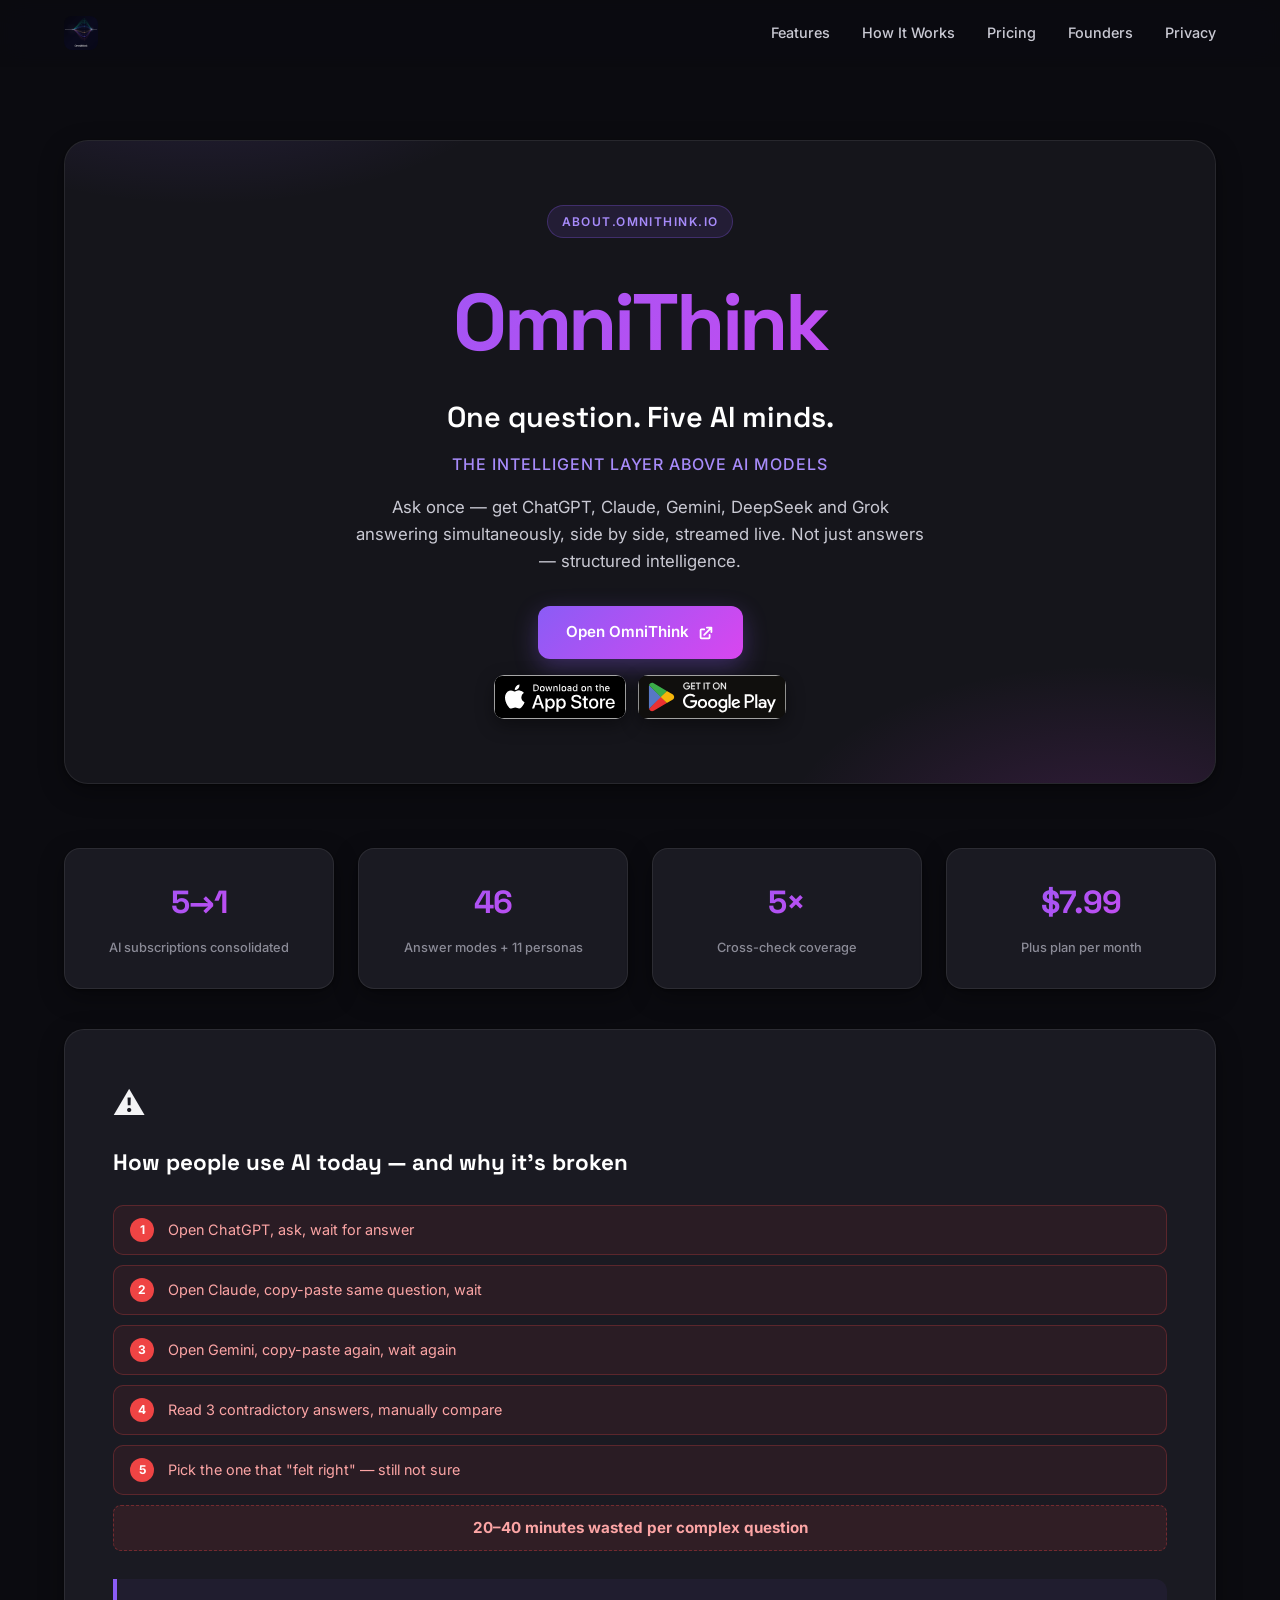
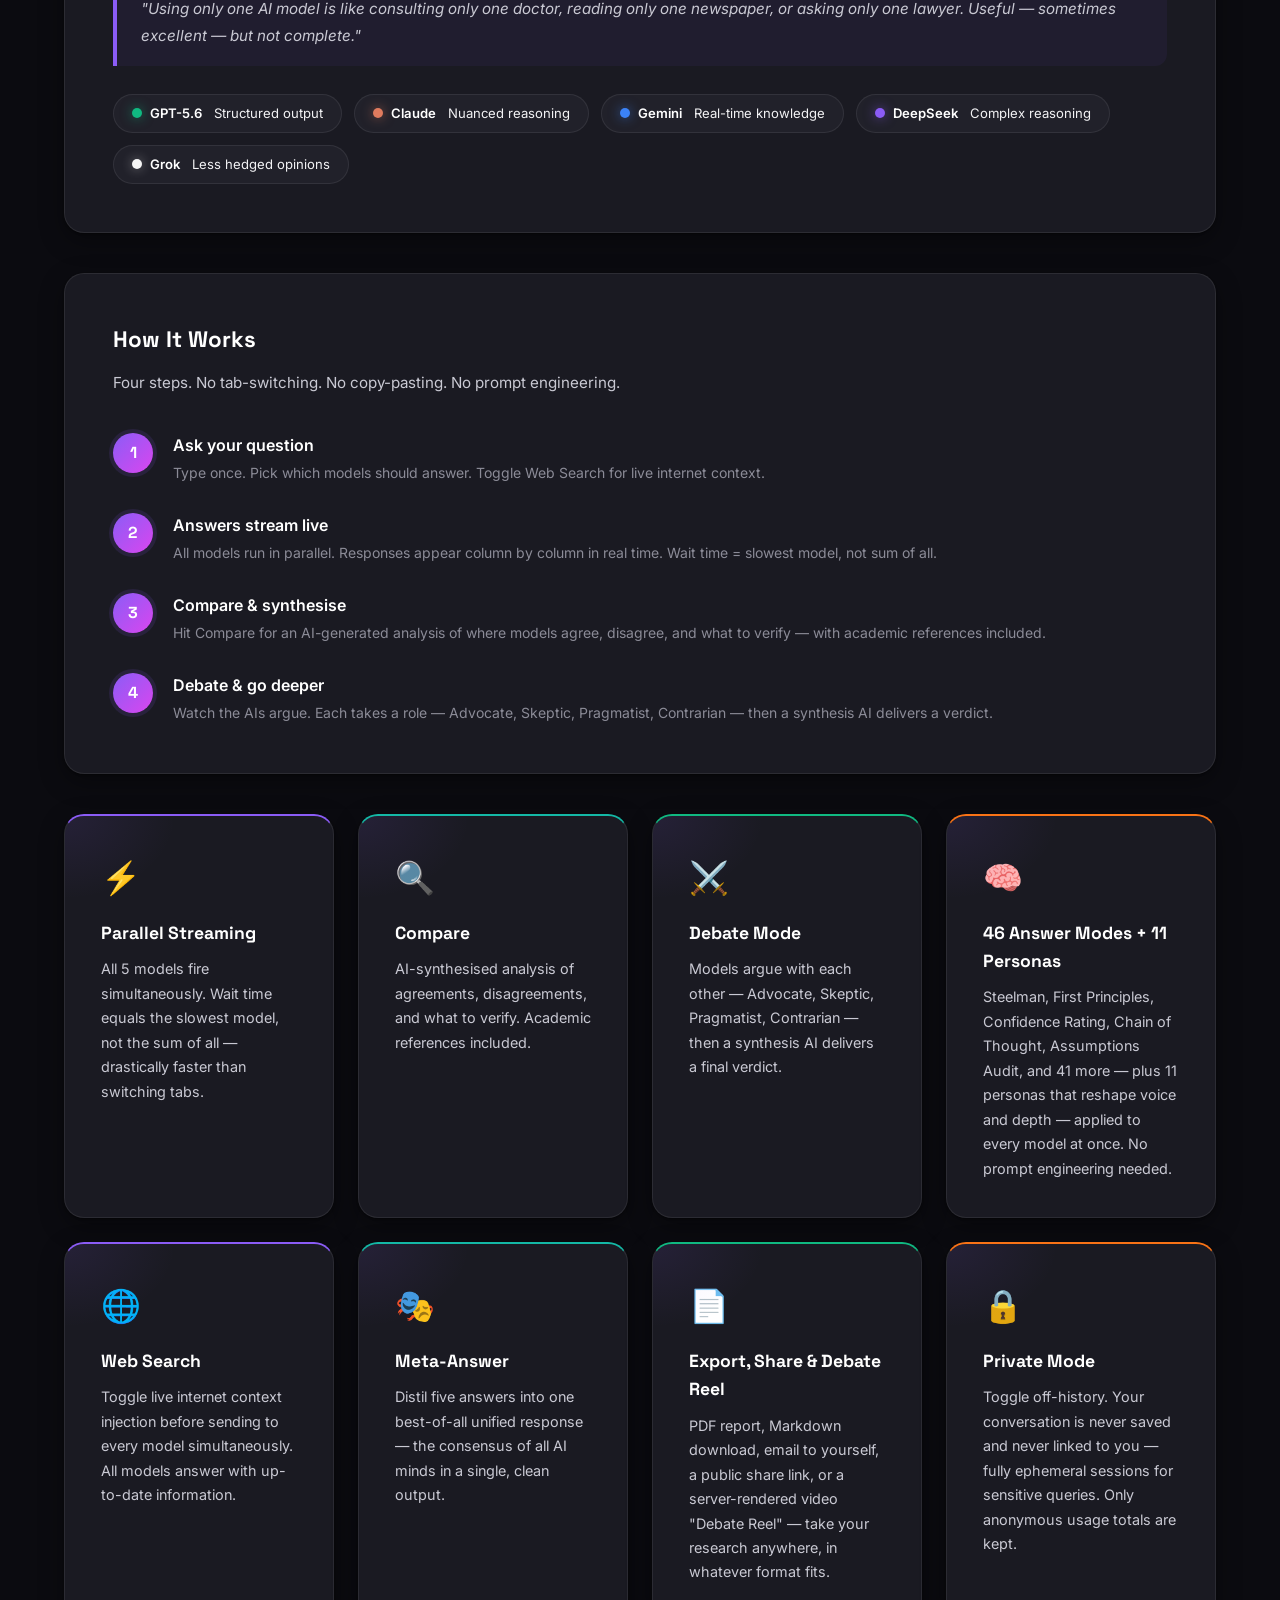
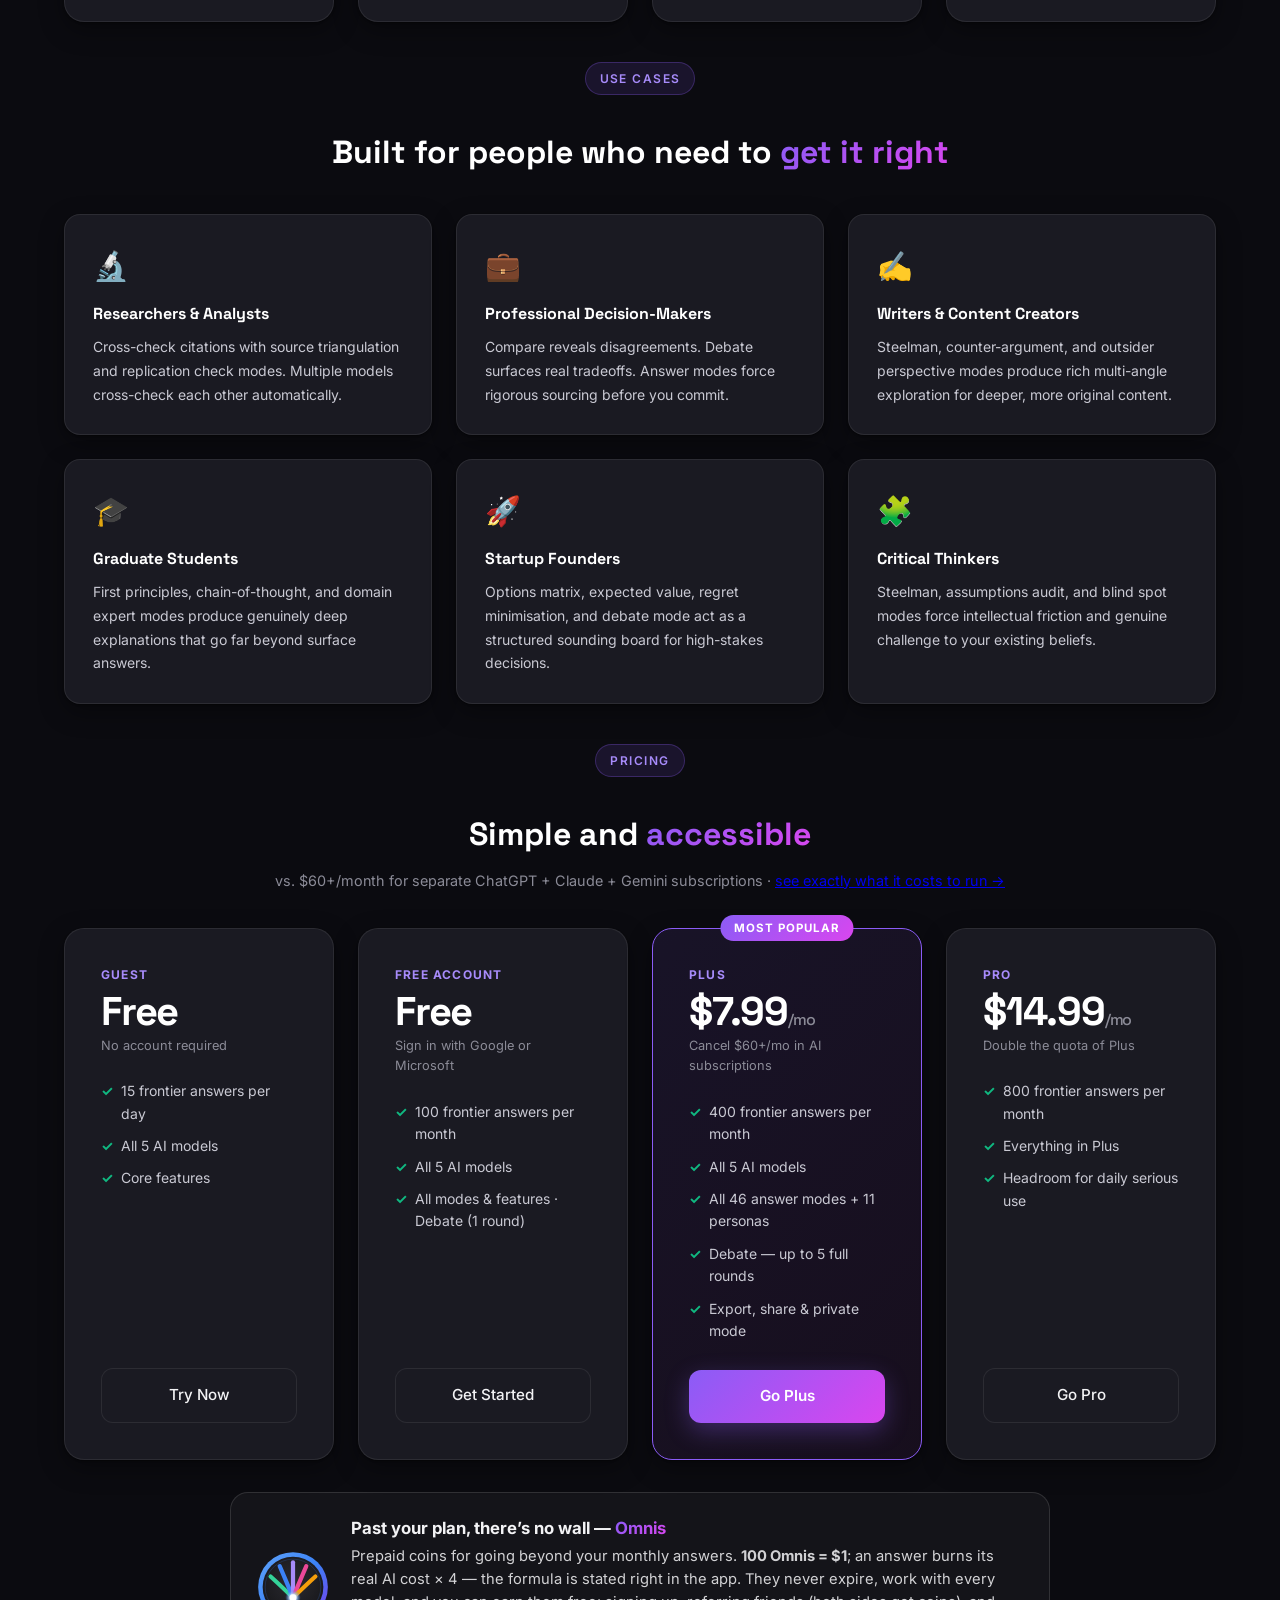
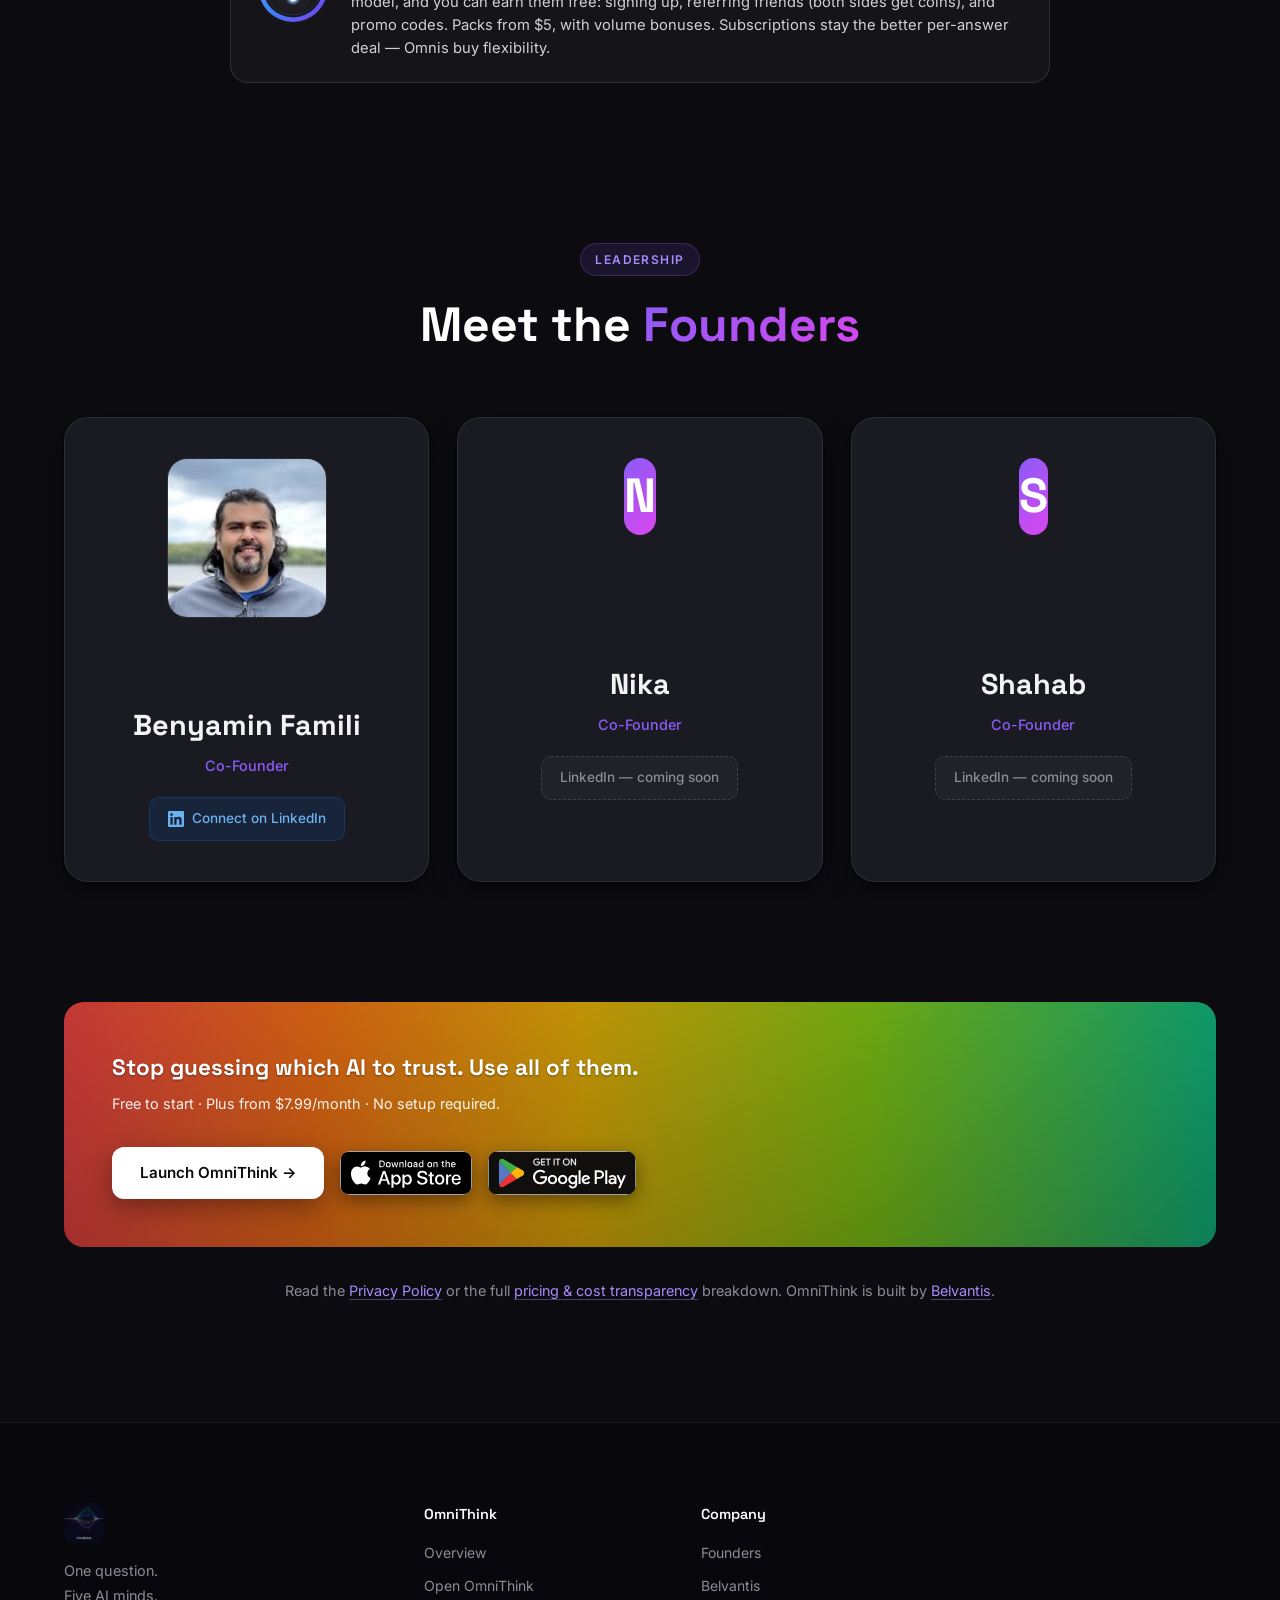
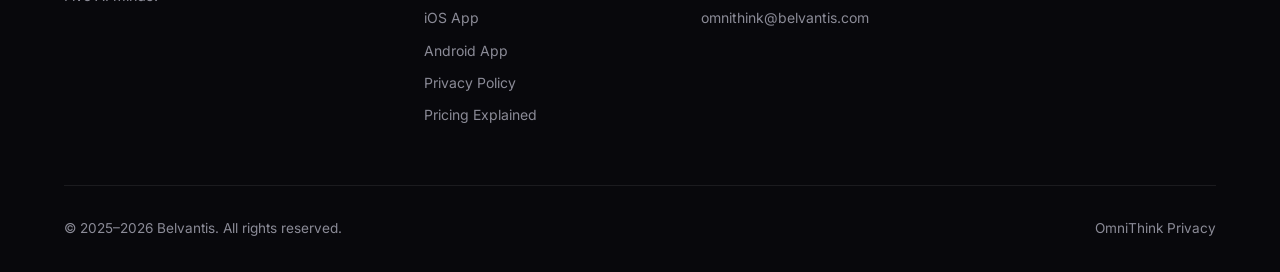
==== index.html @ 39c687c3 "Initial OmniThink about site, split out of belvantis/omnithink/ Co-Authored-By: Claude Sonnet 5 <nor" ====
<!DOCTYPE html>
<html lang="en">
<head>
  <!-- Google tag (gtag.js) -->
  <script async src="https://www.googletagmanager.com/gtag/js?id=AW-18338473982"></script>
  <script>
    window.dataLayer = window.dataLayer || [];
    function gtag(){dataLayer.push(arguments);}
    gtag('js', new Date());
    gtag('config', 'AW-18338473982');
  </script>
  <meta charset="UTF-8" />
  <meta name="viewport" content="width=device-width, initial-scale=1.0" />
  <title>OmniThink — One question. Five AI minds.</title>
  <meta name="description" content="OmniThink is the intelligent layer above AI models. Ask once — get ChatGPT, Claude, Gemini, DeepSeek and Grok answering side by side, streamed live, with Compare, Meta-Answer, Debate and 46 Answer Modes." />
  <link rel="icon" type="image/png" href="favicon-32.png" />
  <link rel="apple-touch-icon" href="apple-touch-icon.png" />
  <link rel="canonical" href="https://about.omnithink.io/" />
  <meta name="theme-color" content="#08080c" />

  <!-- Open Graph / social -->
  <meta property="og:type" content="website" />
  <meta property="og:site_name" content="OmniThink" />
  <meta property="og:url" content="https://about.omnithink.io/" />
  <meta property="og:title" content="OmniThink — One question. Five AI minds." />
  <meta property="og:description" content="Ask once — ChatGPT, Claude, Gemini, DeepSeek and Grok answer side by side, streamed live, with Compare, Debate and 46 Answer Modes. Free to start · Plus $7.99/mo · Pro $14.99/mo." />
  <meta property="og:image" content="https://about.omnithink.io/omnithink-logo.png" />
  <meta name="twitter:card" content="summary" />
  <meta name="twitter:title" content="OmniThink — One question. Five AI minds." />
  <meta name="twitter:description" content="ChatGPT, Claude, Gemini, DeepSeek and Grok answering side by side. Free to start · Plus $7.99/mo · Pro $14.99/mo." />
  <meta name="twitter:image" content="https://about.omnithink.io/omnithink-logo.png" />

  <!-- Structured data -->
  <script type="application/ld+json">
  {
    "@context": "https://schema.org",
    "@type": "SoftwareApplication",
    "name": "OmniThink",
    "url": "https://omnithink.io",
    "applicationCategory": "ProductivityApplication",
    "operatingSystem": "Web, iOS, Android",
    "description": "OmniThink runs your question through ChatGPT, Claude, Gemini, DeepSeek and Grok simultaneously, then compares, aggregates and debates the answers. 46 Answer Modes and 11 Personas.",
    "installUrl": [
      "https://apps.apple.com/ca/app/omnithink/id6760921753",
      "https://play.google.com/store/apps/details?id=com.mulia.comparison"
    ],
    "offers": [
      { "@type": "Offer", "name": "Free", "price": "0", "priceCurrency": "USD", "description": "100 frontier answers per month with a free account; 15 per day as a guest." },
      { "@type": "Offer", "name": "Plus", "price": "7.99", "priceCurrency": "USD", "description": "400 frontier answers per month across all five models — metered per model reply." },
      { "@type": "Offer", "name": "Pro", "price": "14.99", "priceCurrency": "USD", "description": "800 frontier answers per month across all five models — metered per model reply." }
    ],
    "publisher": {
      "@type": "Organization",
      "name": "Belvantis",
      "url": "https://www.belvantis.com/"
    }
  }
  </script>
  <link rel="preconnect" href="https://fonts.googleapis.com" />
  <link rel="preconnect" href="https://fonts.gstatic.com" crossorigin />
  <link href="https://fonts.googleapis.com/css2?family=Inter:wght@300;400;500;600;700;800;900&family=Space+Grotesk:wght@300;400;500;600;700&display=swap" rel="stylesheet" />
  <link rel="stylesheet" href="style.css" />
  <link rel="stylesheet" href="omnithink.css" />
</head>
<body class="theme-omnithink">

  <!-- Navigation -->
  <nav id="navbar">
    <div class="nav-container">
      <a href="index.html" class="logo">
        <img src="omnithink-logo.png" alt="OmniThink" class="logo-img" style="height:34px;width:auto;border-radius:8px;" />
      </a>
      <ul class="nav-links">
        <li><a href="#features">Features</a></li>
        <li><a href="#how">How It Works</a></li>
        <li><a href="#pricing">Pricing</a></li>
        <li><a href="#founders">Founders</a></li>
        <li><a href="privacy.html">Privacy</a></li>
      </ul>
      <button class="menu-toggle" id="menuToggle">
        <span></span><span></span><span></span>
      </button>
    </div>
  </nav>

  <!-- OmniThink Product -->
  <section class="product" id="omnithink" style="padding-top: 140px;">
    <div class="container">

      <!-- Hero -->
      <div class="product-hero">
        <div class="section-tag">about.omnithink.io</div>
        <h1 class="product-name">OmniThink</h1>
        <p class="product-tagline">One question. Five AI minds.</p>
        <p class="product-subtitle">The intelligent layer above AI models</p>
        <p class="product-desc">
          Ask once — get ChatGPT, Claude, Gemini, DeepSeek and Grok answering simultaneously, side by side, streamed live. Not just answers — structured intelligence.
        </p>
        <div class="product-hero-actions">
          <a href="https://omnithink.io" target="_blank" class="btn-primary">
            Open OmniThink
            <svg class="btn-icon" viewBox="0 0 20 20" fill="currentColor">
              <path d="M11 3a1 1 0 100 2h2.586l-6.293 6.293a1 1 0 101.414 1.414L15 6.414V9a1 1 0 102 0V4a1 1 0 00-1-1h-5z"/>
              <path d="M5 5a2 2 0 00-2 2v8a2 2 0 002 2h8a2 2 0 002-2v-3a1 1 0 10-2 0v3H5V7h3a1 1 0 000-2H5z"/>
            </svg>
          </a>
        </div>
        <div class="hero-app-store">
          <a href="https://apps.apple.com/ca/app/omnithink/id6760921753" target="_blank" rel="noopener" class="app-store-badge-link">
            <img src="app-store-badge.svg" alt="Download on the App Store" class="app-store-badge" />
          </a>
          <a href="https://play.google.com/store/apps/details?id=com.mulia.comparison" target="_blank" rel="noopener" class="app-store-badge-link" aria-label="Get OmniThink on Google Play">
            <img src="google-play-badge.svg" alt="Get it on Google Play" class="app-store-badge" />
          </a>
        </div>
      </div>

      <!-- Stats row -->
      <div class="stats-row">
        <div class="stat-item">
          <span class="stat-num">5→1</span>
          <span class="stat-label">AI subscriptions consolidated</span>
        </div>
        <div class="stat-item">
          <span class="stat-num">46</span>
          <span class="stat-label">Answer modes + 11 personas</span>
        </div>
        <div class="stat-item">
          <span class="stat-num">5×</span>
          <span class="stat-label">Cross-check coverage</span>
        </div>
        <div class="stat-item">
          <span class="stat-num">$7.99</span>
          <span class="stat-label">Plus plan per month</span>
        </div>
      </div>

      <!-- Problem -->
      <div class="problem-block">
        <div class="problem-icon">⚠️</div>
        <h3>How people use AI today — and why it's broken</h3>
        <div class="problem-workflow">
          <div class="workflow-step bad"><span class="wf-num">1</span>Open ChatGPT, ask, wait for answer</div>
          <div class="workflow-step bad"><span class="wf-num">2</span>Open Claude, copy-paste same question, wait</div>
          <div class="workflow-step bad"><span class="wf-num">3</span>Open Gemini, copy-paste again, wait again</div>
          <div class="workflow-step bad"><span class="wf-num">4</span>Read 3 contradictory answers, manually compare</div>
          <div class="workflow-step bad"><span class="wf-num">5</span>Pick the one that "felt right" — still not sure</div>
          <div class="workflow-cost">20–40 minutes wasted per complex question</div>
        </div>
        <blockquote class="problem-quote">
          "Using only one AI model is like consulting only one doctor, reading only one newspaper, or asking only one lawyer. Useful — sometimes excellent — but not complete."
        </blockquote>
        <div class="model-strengths">
          <div class="model-tag"><strong>GPT-5.6</strong> Structured output</div>
          <div class="model-tag"><strong>Claude</strong> Nuanced reasoning</div>
          <div class="model-tag"><strong>Gemini</strong> Real-time knowledge</div>
          <div class="model-tag"><strong>DeepSeek</strong> Complex reasoning</div>
          <div class="model-tag"><strong>Grok</strong> Less hedged opinions</div>
        </div>
      </div>

      <!-- How it works -->
      <div class="how-block" id="how">
        <h3 class="how-title">How It Works</h3>
        <p class="how-desc">Four steps. No tab-switching. No copy-pasting. No prompt engineering.</p>
        <div class="how-steps">
          <div class="how-step">
            <div class="step-num">1</div>
            <div>
              <strong>Ask your question</strong>
              <p>Type once. Pick which models should answer. Toggle Web Search for live internet context.</p>
            </div>
          </div>
          <div class="how-step">
            <div class="step-num">2</div>
            <div>
              <strong>Answers stream live</strong>
              <p>All models run in parallel. Responses appear column by column in real time. Wait time = slowest model, not sum of all.</p>
            </div>
          </div>
          <div class="how-step">
            <div class="step-num">3</div>
            <div>
              <strong>Compare &amp; synthesise</strong>
              <p>Hit Compare for an AI-generated analysis of where models agree, disagree, and what to verify — with academic references included.</p>
            </div>
          </div>
          <div class="how-step">
            <div class="step-num">4</div>
            <div>
              <strong>Debate &amp; go deeper</strong>
              <p>Watch the AIs argue. Each takes a role — Advocate, Skeptic, Pragmatist, Contrarian — then a synthesis AI delivers a verdict.</p>
            </div>
          </div>
        </div>
      </div>

      <!-- Features grid -->
      <div class="features-grid" id="features">
        <div class="feature-card accent-indigo">
          <div class="feature-icon">⚡</div>
          <h4>Parallel Streaming</h4>
          <p>All 5 models fire simultaneously. Wait time equals the slowest model, not the sum of all — drastically faster than switching tabs.</p>
        </div>
        <div class="feature-card accent-sky">
          <div class="feature-icon">🔍</div>
          <h4>Compare</h4>
          <p>AI-synthesised analysis of agreements, disagreements, and what to verify. Academic references included.</p>
        </div>
        <div class="feature-card accent-emerald">
          <div class="feature-icon">⚔️</div>
          <h4>Debate Mode</h4>
          <p>Models argue with each other — Advocate, Skeptic, Pragmatist, Contrarian — then a synthesis AI delivers a final verdict.</p>
        </div>
        <div class="feature-card accent-violet">
          <div class="feature-icon">🧠</div>
          <h4>46 Answer Modes + 11 Personas</h4>
          <p>Steelman, First Principles, Confidence Rating, Chain of Thought, Assumptions Audit, and 41 more — plus 11 personas that reshape voice and depth — applied to every model at once. No prompt engineering needed.</p>
        </div>
        <div class="feature-card accent-indigo">
          <div class="feature-icon">🌐</div>
          <h4>Web Search</h4>
          <p>Toggle live internet context injection before sending to every model simultaneously. All models answer with up-to-date information.</p>
        </div>
        <div class="feature-card accent-sky">
          <div class="feature-icon">🎭</div>
          <h4>Meta-Answer</h4>
          <p>Distil five answers into one best-of-all unified response — the consensus of all AI minds in a single, clean output.</p>
        </div>
        <div class="feature-card accent-emerald">
          <div class="feature-icon">📄</div>
          <h4>Export, Share &amp; Debate Reel</h4>
          <p>PDF report, Markdown download, email to yourself, a public share link, or a server-rendered video "Debate Reel" — take your research anywhere, in whatever format fits.</p>
        </div>
        <div class="feature-card accent-violet">
          <div class="feature-icon">🔒</div>
          <h4>Private Mode</h4>
          <p>Toggle off-history. Your conversation is never saved and never linked to you — fully ephemeral sessions for sensitive queries. Only anonymous usage totals are kept.</p>
        </div>
      </div>

      <!-- Who it's for -->
      <div class="who-block">
        <div class="section-tag">Use Cases</div>
        <h3 class="who-title">Built for people who need to <span class="gradient-text">get it right</span></h3>
        <div class="who-grid">
          <div class="who-card">
            <div class="who-icon">🔬</div>
            <h4>Researchers &amp; Analysts</h4>
            <p>Cross-check citations with source triangulation and replication check modes. Multiple models cross-check each other automatically.</p>
          </div>
          <div class="who-card">
            <div class="who-icon">💼</div>
            <h4>Professional Decision-Makers</h4>
            <p>Compare reveals disagreements. Debate surfaces real tradeoffs. Answer modes force rigorous sourcing before you commit.</p>
          </div>
          <div class="who-card">
            <div class="who-icon">✍️</div>
            <h4>Writers &amp; Content Creators</h4>
            <p>Steelman, counter-argument, and outsider perspective modes produce rich multi-angle exploration for deeper, more original content.</p>
          </div>
          <div class="who-card">
            <div class="who-icon">🎓</div>
            <h4>Graduate Students</h4>
            <p>First principles, chain-of-thought, and domain expert modes produce genuinely deep explanations that go far beyond surface answers.</p>
          </div>
          <div class="who-card">
            <div class="who-icon">🚀</div>
            <h4>Startup Founders</h4>
            <p>Options matrix, expected value, regret minimisation, and debate mode act as a structured sounding board for high-stakes decisions.</p>
          </div>
          <div class="who-card">
            <div class="who-icon">🧩</div>
            <h4>Critical Thinkers</h4>
            <p>Steelman, assumptions audit, and blind spot modes force intellectual friction and genuine challenge to your existing beliefs.</p>
          </div>
        </div>
      </div>

      <!-- Pricing -->
      <div class="pricing-block" id="pricing">
        <div class="section-tag">Pricing</div>
        <h3 class="pricing-title">Simple and <span class="gradient-text">accessible</span></h3>
        <p class="pricing-sub">vs. $60+/month for separate ChatGPT + Claude + Gemini subscriptions · <a href="pricing.html">see exactly what it costs to run →</a></p>
        <div class="pricing-grid">
          <div class="pricing-card">
            <div class="pricing-tier">Guest</div>
            <div class="pricing-price">Free</div>
            <div class="pricing-note">No account required</div>
            <ul class="pricing-features">
              <li>15 frontier answers per day</li>
              <li>All 5 AI models</li>
              <li>Core features</li>
            </ul>
            <a href="https://omnithink.io" target="_blank" class="btn-secondary pricing-btn">Try Now</a>
          </div>
          <div class="pricing-card">
            <div class="pricing-tier">Free Account</div>
            <div class="pricing-price">Free</div>
            <div class="pricing-note">Sign in with Google or Microsoft</div>
            <ul class="pricing-features">
              <li>100 frontier answers per month</li>
              <li>All 5 AI models</li>
              <li>All modes &amp; features · Debate (1 round)</li>
            </ul>
            <a href="https://omnithink.io" target="_blank" class="btn-secondary pricing-btn">Get Started</a>
          </div>
          <div class="pricing-card pricing-card-pro">
            <div class="pricing-badge">Most Popular</div>
            <div class="pricing-tier">Plus</div>
            <div class="pricing-price">$7.99<span>/mo</span></div>
            <div class="pricing-note">Cancel $60+/mo in AI subscriptions</div>
            <ul class="pricing-features">
              <li>400 frontier answers per month</li>
              <li>All 5 AI models</li>
              <li>All 46 answer modes + 11 personas</li>
              <li>Debate — up to 5 full rounds</li>
              <li>Export, share &amp; private mode</li>
            </ul>
            <a href="https://omnithink.io" target="_blank" class="btn-primary pricing-btn">Go Plus</a>
          </div>
          <div class="pricing-card">
            <div class="pricing-tier">Pro</div>
            <div class="pricing-price">$14.99<span>/mo</span></div>
            <div class="pricing-note">Double the quota of Plus</div>
            <ul class="pricing-features">
              <li>800 frontier answers per month</li>
              <li>Everything in Plus</li>
              <li>Headroom for daily serious use</li>
            </ul>
            <a href="https://omnithink.io" target="_blank" class="btn-secondary pricing-btn">Go Pro</a>
          </div>
        </div>

        <!-- Omnis — prepaid coins -->
        <style>
          .omnis-strip { display:flex; align-items:center; gap:22px; max-width:820px; margin:32px auto 0; padding:22px 26px; text-align:left; border:1px solid rgba(255,255,255,0.12); border-radius:18px; background:rgba(255,255,255,0.04); }
          .omnis-strip img { flex-shrink:0; width:72px; height:72px; }
          @media (max-width: 640px) {
            .omnis-strip { flex-direction:column; text-align:center; gap:14px; padding:20px 18px; }
            .omnis-strip img { width:64px; height:64px; }
          }
        </style>
        <div class="omnis-strip">
          <img src="omnis-coin.svg" alt="Omnis coin" width="72" height="72" />
          <div>
            <div style="font-weight:700; font-size:1.05rem; margin-bottom:4px;">Past your plan, there&rsquo;s no wall — <span class="gradient-text">Omnis</span></div>
            <p style="margin:0; font-size:0.92rem; opacity:0.85; line-height:1.55;">
              Prepaid coins for going beyond your monthly answers. <strong>100 Omnis = $1</strong>; an answer burns its
              real AI cost &times; 4 — the formula is stated right in the app. They never expire, work with every model,
              and you can earn them free: signing up, referring friends (both sides get coins), and promo codes.
              Packs from $5, with volume bonuses. Subscriptions stay the better per-answer deal — Omnis buy flexibility.
            </p>
          </div>
        </div>
      </div>

      <!-- Founders -->
      <div class="founder" id="founders">
        <div class="section-header">
          <div class="section-tag">Leadership</div>
          <h2 class="section-title">Meet the <span class="gradient-text">Founders</span></h2>
        </div>
        <div class="founders-grid">

          <div class="founder-card compact">
            <div class="founder-photo-wrap">
              <img src="founder-benyamin.jpg" alt="Benyamin Famili" class="founder-photo" onerror="this.classList.add('hidden');this.nextElementSibling.classList.add('visible')" />
              <div class="founder-photo-fallback">BF</div>
            </div>
            <div class="founder-info">
              <h2 class="founder-name">Benyamin Famili</h2>
              <p class="founder-title">Co-Founder</p>
              <div class="founder-links">
                <a href="https://www.linkedin.com/in/benyaminfamili/" target="_blank" rel="noopener" class="founder-link linkedin">
                  <svg viewBox="0 0 24 24" fill="currentColor"><path d="M20.447 20.452h-3.554v-5.569c0-1.328-.027-3.037-1.852-3.037-1.853 0-2.136 1.445-2.136 2.939v5.667H9.351V9h3.414v1.561h.046c.477-.9 1.637-1.85 3.37-1.85 3.601 0 4.267 2.37 4.267 5.455v6.286zM5.337 7.433a2.062 2.062 0 01-2.063-2.065 2.064 2.064 0 112.063 2.065zm1.782 13.019H3.555V9h3.564v11.452zM22.225 0H1.771C.792 0 0 .774 0 1.729v20.542C0 23.227.792 24 1.771 24h20.451C23.2 24 24 23.227 24 22.271V1.729C24 .774 23.2 0 22.222 0h.003z"/></svg>
                  Connect on LinkedIn
                </a>
              </div>
            </div>
          </div>

          <div class="founder-card compact">
            <div class="founder-photo-wrap">
              <img src="founder-nika.jpg" alt="Nika" class="founder-photo" onerror="this.classList.add('hidden');this.nextElementSibling.classList.add('visible')" />
              <div class="founder-photo-fallback">N</div>
            </div>
            <div class="founder-info">
              <h2 class="founder-name">Nika</h2>
              <p class="founder-title">Co-Founder</p>
              <div class="founder-links">
                <!-- TODO: replace with Nika's LinkedIn URL -->
                <a href="#" class="founder-link pending" onclick="return false;">LinkedIn — coming soon</a>
              </div>
            </div>
          </div>

          <div class="founder-card compact">
            <div class="founder-photo-wrap">
              <img src="founder-shahab.jpg" alt="Shahab" class="founder-photo" onerror="this.classList.add('hidden');this.nextElementSibling.classList.add('visible')" />
              <div class="founder-photo-fallback">S</div>
            </div>
            <div class="founder-info">
              <h2 class="founder-name">Shahab</h2>
              <p class="founder-title">Co-Founder</p>
              <div class="founder-links">
                <!-- TODO: replace with Shahab's LinkedIn URL -->
                <a href="#" class="founder-link pending" onclick="return false;">LinkedIn — coming soon</a>
              </div>
            </div>
          </div>

        </div>
      </div>

      <!-- CTA -->
      <div class="cta-strip">
        <div>
          <h3>Stop guessing which AI to trust. Use all of them.</h3>
          <p>Free to start · Plus from $7.99/month · No setup required.</p>
        </div>
        <div class="cta-strip-actions">
          <a href="https://omnithink.io" target="_blank" class="btn-primary">
            Launch OmniThink →
          </a>
          <a href="https://apps.apple.com/ca/app/omnithink/id6760921753" target="_blank" rel="noopener" class="app-store-badge-link">
            <img src="app-store-badge.svg" alt="Download on the App Store" class="app-store-badge" />
          </a>
          <a href="https://play.google.com/store/apps/details?id=com.mulia.comparison" target="_blank" rel="noopener" class="app-store-badge-link" aria-label="Get OmniThink on Google Play">
            <img src="google-play-badge.svg" alt="Get it on Google Play" class="app-store-badge" />
          </a>
        </div>
      </div>

      <!-- Legal -->
      <p class="product-legal-line">
        Read the <a href="privacy.html">Privacy Policy</a> or the full <a href="pricing.html">pricing &amp; cost transparency</a> breakdown. OmniThink is built by <a href="https://www.belvantis.com" target="_blank" rel="noopener">Belvantis</a>.
      </p>

    </div>
  </section>

  <!-- Footer -->
  <footer class="footer">
    <div class="container">
      <div class="footer-top">
        <div class="footer-brand">
          <a href="index.html" class="logo">
            <img src="omnithink-logo.png" alt="OmniThink" class="logo-img logo-img-footer" style="height:40px;width:auto;border-radius:9px;" />
          </a>
          <p class="footer-tagline">One question.<br/>Five AI minds.</p>
        </div>
        <div class="footer-links">
          <div class="footer-col">
            <h4>OmniThink</h4>
            <a href="index.html">Overview</a>
            <a href="https://omnithink.io" target="_blank">Open OmniThink</a>
            <a href="https://apps.apple.com/ca/app/omnithink/id6760921753" target="_blank" rel="noopener">iOS App</a>
            <a href="https://play.google.com/store/apps/details?id=com.mulia.comparison" target="_blank" rel="noopener">Android App</a>
            <a href="privacy.html">Privacy Policy</a>
            <a href="pricing.html">Pricing Explained</a>
          </div>
          <div class="footer-col">
            <h4>Company</h4>
            <a href="#founders">Founders</a>
            <a href="https://www.belvantis.com" target="_blank" rel="noopener">Belvantis</a>
            <a href="mailto:omnithink@belvantis.com">omnithink@belvantis.com</a>
          </div>
        </div>
      </div>
      <div class="footer-bottom">
        <p>&copy; 2025–2026 Belvantis. All rights reserved.</p>
        <div class="footer-legal">
          <a href="privacy.html">OmniThink Privacy</a>
        </div>
      </div>
    </div>
  </footer>

  <script src="app.js"></script>

  <!-- Event snippet for Page view conversion page
  Google Ads conversion: fires when someone clicks Google Play, the App Store,
  or omnithink.io anywhere on this page. -->
  <script>
  function gtag_report_conversion(url) {
    var callback = function () {
      if (typeof(url) != 'undefined') {
        window.location = url;
      }
    };
    gtag('event', 'conversion', {
        'send_to': 'AW-18338473982/Hyc6CPSm7dMcEP7Pu6hE',
        'value': 1.0,
        'currency': 'USD',
        'event_callback': callback
    });
    return false;
  }
  document.addEventListener('click', function (e) {
    var a = e.target && e.target.closest ? e.target.closest('a[href]') : null;
    if (!a) return;
    if (!/^https:\/\/(apps\.apple\.com|play\.google\.com|omnithink\.io)/.test(a.href)) return;
    if (a.target === '_blank' || e.metaKey || e.ctrlKey || e.shiftKey) {
      gtag('event', 'conversion', {
        'send_to': 'AW-18338473982/Hyc6CPSm7dMcEP7Pu6hE',
        'value': 1.0,
        'currency': 'USD'
      });
      return;
    }
    e.preventDefault();
    gtag_report_conversion(a.href);
  }, true);
  </script>
</body>
</html>
---- style.css ----
/* =============================================
   BELVANTIS — Light Theme
   ============================================= */

*, *::before, *::after { box-sizing: border-box; margin: 0; padding: 0; }

:root {
  --indigo:     #6366f1;
  --indigo-dark:#4f46e5;
  --sky:        #0ea5e9;
  --emerald:    #10b981;
  --violet:     #8b5cf6;
  --bg:         #ffffff;
  --bg-2:       #f8fafc;
  --bg-3:       #f1f5f9;
  --bg-card:    #ffffff;
  --border:     #e2e8f0;
  --text:       #0f172a;
  --muted:      #64748b;
  --shadow:     0 1px 3px rgba(0,0,0,0.08), 0 4px 16px rgba(0,0,0,0.06);
  --shadow-lg:  0 4px 24px rgba(0,0,0,0.10), 0 12px 48px rgba(0,0,0,0.08);
  --radius:     16px;
  --transition: 0.3s cubic-bezier(0.4,0,0.2,1);
}

html { scroll-behavior: smooth; }

body {
  font-family: 'Inter', sans-serif;
  background: var(--bg);
  color: var(--text);
  line-height: 1.6;
  overflow-x: hidden;
}

/* ---- Utility ---- */
.container { max-width: 1200px; margin: 0 auto; padding: 0 24px; }

.gradient-text {
  background: linear-gradient(135deg, var(--indigo) 0%, var(--sky) 100%);
  -webkit-background-clip: text;
  -webkit-text-fill-color: transparent;
  background-clip: text;
}

.section-tag {
  display: inline-block;
  font-size: 0.75rem; font-weight: 600; letter-spacing: 0.12em;
  text-transform: uppercase; color: var(--indigo);
  background: rgba(99,102,241,0.08);
  border: 1px solid rgba(99,102,241,0.2);
  padding: 6px 14px; border-radius: 999px; margin-bottom: 20px;
}

.section-header { text-align: center; margin-bottom: 64px; }
.section-title { font-family: 'Space Grotesk', sans-serif; font-size: clamp(2rem,4vw,3rem); font-weight: 700; line-height: 1.2; margin-bottom: 16px; }
.section-subtitle { color: var(--muted); font-size: 1.05rem; max-width: 560px; margin: 0 auto; }

/* ---- Buttons ---- */
.btn-primary {
  display: inline-flex; align-items: center; gap: 8px;
  background: linear-gradient(135deg, var(--indigo), var(--sky));
  color: white; font-weight: 600; font-size: 0.95rem;
  padding: 14px 28px; border-radius: 12px;
  border: none; cursor: pointer; text-decoration: none;
  transition: var(--transition); position: relative; overflow: hidden;
}
.btn-primary:hover { transform: translateY(-2px); box-shadow: 0 12px 32px rgba(99,102,241,0.35); }
.btn-icon { width: 18px; height: 18px; }
.btn-full { width: 100%; justify-content: center; }

.btn-secondary {
  display: inline-flex; align-items: center; gap: 8px;
  color: var(--text); font-weight: 500; font-size: 0.95rem;
  padding: 14px 28px; border-radius: 12px;
  border: 1px solid var(--border); background: var(--bg-card);
  cursor: pointer; text-decoration: none; transition: var(--transition);
  box-shadow: var(--shadow);
}
.btn-secondary:hover { background: var(--bg-3); transform: translateY(-2px); }

/* Candor-branded primary — matches OmniThink primary in size/weight, Candor in color. */
.btn-candor {
  display: inline-flex; align-items: center; gap: 8px;
  background: #1A1A1A; color: #F4EFE6;
  font-weight: 600; font-size: 0.95rem;
  padding: 14px 28px; border-radius: 12px;
  border: none; cursor: pointer; text-decoration: none;
  transition: var(--transition);
}
.btn-candor:hover { transform: translateY(-2px); box-shadow: 0 12px 32px rgba(26,26,26,0.35); background: #2C2C2C; }

/* =============================================
   NAVBAR
   ============================================= */
#navbar {
  position: fixed; top: 0; left: 0; right: 0; z-index: 1000;
  padding: 16px 0; background: rgba(255,255,255,0.9);
  backdrop-filter: blur(12px);
  border-bottom: 1px solid transparent;
  transition: var(--transition);
}
#navbar.scrolled {
  border-bottom-color: var(--border);
  box-shadow: 0 1px 12px rgba(0,0,0,0.06);
  padding: 12px 0;
}
.nav-container {
  max-width: 1200px; margin: 0 auto; padding: 0 24px;
  display: flex; align-items: center; justify-content: space-between;
}
.logo { display: flex; align-items: center; gap: 10px; text-decoration: none; color: inherit; }
.logo-img { height: 44px; width: auto; }
.logo-img-footer { height: 48px; }

.nav-links { list-style: none; display: flex; align-items: center; gap: 32px; }
.nav-links a { color: var(--muted); text-decoration: none; font-size: 0.9rem; font-weight: 500; transition: var(--transition); }
.nav-links a:hover { color: var(--text); }
.nav-cta {
  background: linear-gradient(135deg, var(--indigo), var(--sky)) !important;
  color: white !important;
  padding: 8px 20px; border-radius: 8px;
}
.nav-cta:hover { opacity: 0.9; transform: translateY(-1px); box-shadow: 0 8px 20px rgba(99,102,241,0.3); }

.menu-toggle { display: none; background: none; border: none; cursor: pointer; flex-direction: column; gap: 5px; padding: 4px; }
.menu-toggle span { display: block; width: 24px; height: 2px; background: var(--text); border-radius: 2px; transition: var(--transition); }

/* =============================================
   HERO
   ============================================= */
.hero {
  min-height: 100vh; display: flex; align-items: center; justify-content: center;
  position: relative; overflow: hidden; padding: 120px 24px 120px;
  background: linear-gradient(160deg, #f8faff 0%, #ffffff 50%, #f0f9ff 100%);
}
.hero-bg { position: absolute; inset: 0; z-index: 0; pointer-events: none; }

#particleCanvas { position: absolute; inset: 0; width: 100%; height: 100%; opacity: 0.4; }

.grid-overlay {
  position: absolute; inset: 0;
  background-image:
    linear-gradient(rgba(99,102,241,0.05) 1px, transparent 1px),
    linear-gradient(90deg, rgba(99,102,241,0.05) 1px, transparent 1px);
  background-size: 60px 60px;
  mask-image: radial-gradient(ellipse 80% 80% at 50% 50%, black, transparent);
}

.orb {
  position: absolute; border-radius: 50%;
  filter: blur(80px); pointer-events: none;
}
.orb-1 { width: 600px; height: 600px; background: rgba(99,102,241,0.08); top: -200px; right: -200px; }
.orb-2 { width: 500px; height: 500px; background: rgba(14,165,233,0.07); bottom: -100px; left: -100px; }
.orb-3 { width: 300px; height: 300px; background: rgba(16,185,129,0.06); top: 40%; left: 40%; animation: float 8s ease-in-out infinite; }
.orb-4 { width: 700px; height: 700px; background: rgba(99,102,241,0.07); top: -200px; left: -200px; }
.orb-5 { width: 500px; height: 500px; background: rgba(14,165,233,0.06); bottom: -200px; right: -200px; }

@keyframes float { 0%,100% { transform: translateY(0); } 50% { transform: translateY(-30px); } }

.hero-content { position: relative; z-index: 1; text-align: center; max-width: 820px; }

.hero-badge {
  display: inline-flex; align-items: center; gap: 8px;
  font-size: 0.8rem; font-weight: 500; color: var(--muted);
  background: white; border: 1px solid var(--border);
  padding: 8px 16px; border-radius: 999px; margin-bottom: 28px;
  box-shadow: var(--shadow);
}
.badge-dot { width: 8px; height: 8px; border-radius: 50%; background: var(--emerald); box-shadow: 0 0 8px var(--emerald); animation: pulse 2s infinite; }
@keyframes pulse { 0%,100% { opacity: 1; } 50% { opacity: 0.4; } }

.hero-title {
  font-family: 'Space Grotesk', sans-serif;
  font-size: clamp(2.8rem, 7vw, 5.5rem);
  font-weight: 800; line-height: 1.1; letter-spacing: -0.03em;
  color: var(--text); margin-bottom: 24px;
}
.hero-subtitle { font-size: clamp(1rem,2vw,1.2rem); color: var(--muted); max-width: 600px; margin: 0 auto 40px; }

.hero-actions { display: flex; align-items: center; justify-content: center; gap: 16px; flex-wrap: wrap; }

.hero-scroll { position: absolute; bottom: 32px; left: 50%; transform: translateX(-50%); z-index: 1; }
.scroll-indicator { width: 24px; height: 40px; border: 2px solid var(--border); border-radius: 12px; display: flex; justify-content: center; padding-top: 6px; }
.scroll-dot { width: 4px; height: 8px; background: var(--indigo); border-radius: 2px; animation: scrollAnim 2s ease-in-out infinite; }
@keyframes scrollAnim { 0%,100% { transform: translateY(0); opacity: 1; } 50% { transform: translateY(10px); opacity: 0.3; } }

/* =============================================
   PRODUCT (OmniThink)
   ============================================= */
.product { padding: 120px 0; background: var(--bg-2); }

.product-hero {
  text-align: center; margin-bottom: 64px;
  padding: 64px 40px;
  background: white;
  border: 1px solid var(--border);
  border-radius: 24px;
  box-shadow: var(--shadow);
}
.product-tag {
  display: inline-block; font-size: 0.75rem; font-weight: 600;
  letter-spacing: 0.12em; text-transform: uppercase;
  color: var(--sky); background: rgba(14,165,233,0.08);
  border: 1px solid rgba(14,165,233,0.2);
  padding: 6px 14px; border-radius: 999px; margin-bottom: 20px;
}
.product-name {
  font-family: 'Space Grotesk', sans-serif;
  font-size: clamp(3rem, 7vw, 5rem); font-weight: 800;
  letter-spacing: -0.04em;
  background: linear-gradient(135deg, var(--indigo), var(--sky));
  -webkit-background-clip: text; -webkit-text-fill-color: transparent; background-clip: text;
  margin-bottom: 8px;
}
.product-tagline {
  font-family: 'Space Grotesk', sans-serif;
  font-size: clamp(1.2rem, 3vw, 1.8rem); font-weight: 600;
  color: var(--text); margin-bottom: 12px;
}
.product-subtitle {
  font-size: 1rem; font-weight: 500; letter-spacing: 0.06em; text-transform: uppercase;
  color: var(--sky); margin-bottom: 16px;
}
.product-desc { font-size: 1.05rem; color: var(--muted); max-width: 580px; margin: 0 auto 32px; }

/* ---- Stats Row ---- */
.stats-row {
  display: grid; grid-template-columns: repeat(4, 1fr); gap: 24px;
  margin-bottom: 40px;
}
.stat-item {
  background: white; border: 1px solid var(--border); border-radius: 16px;
  padding: 28px 20px; text-align: center; box-shadow: var(--shadow);
}
.stat-num {
  display: block; font-family: 'Space Grotesk', sans-serif;
  font-size: 2rem; font-weight: 800; letter-spacing: -0.03em;
  background: linear-gradient(135deg, var(--indigo), var(--sky));
  -webkit-background-clip: text; -webkit-text-fill-color: transparent; background-clip: text;
  margin-bottom: 6px;
}
.stat-label { font-size: 0.8rem; color: var(--muted); font-weight: 500; }

.problem-block {
  background: white; border: 1px solid var(--border);
  border-radius: 20px; padding: 48px;
  box-shadow: var(--shadow); margin-bottom: 40px;
}
.problem-icon { font-size: 2rem; margin-bottom: 16px; }
.problem-block h3 { font-family: 'Space Grotesk', sans-serif; font-size: 1.4rem; font-weight: 700; margin-bottom: 24px; color: var(--text); }
.problem-block p { color: var(--muted); font-size: 0.95rem; line-height: 1.8; margin-bottom: 12px; }
.problem-block p:last-child { margin-bottom: 0; }

.problem-workflow { display: flex; flex-direction: column; gap: 10px; margin-bottom: 28px; }
.workflow-step {
  display: flex; align-items: center; gap: 14px;
  background: #fff5f5; border: 1px solid #fecaca;
  border-radius: 10px; padding: 12px 16px;
  font-size: 0.9rem; color: #7f1d1d;
}
.wf-num {
  width: 24px; height: 24px; border-radius: 50%; flex-shrink: 0;
  background: #ef4444; color: white; font-size: 0.75rem; font-weight: 700;
  display: flex; align-items: center; justify-content: center;
}
.workflow-cost {
  text-align: center; font-weight: 700; font-size: 0.95rem;
  color: #dc2626; padding: 10px;
  background: #fef2f2; border-radius: 8px; border: 1px dashed #fca5a5;
}
.problem-quote {
  border-left: 4px solid var(--indigo); padding: 16px 24px;
  background: rgba(99,102,241,0.04); border-radius: 0 12px 12px 0;
  font-style: italic; color: var(--muted); font-size: 0.95rem; line-height: 1.8;
  margin-bottom: 28px;
}
.model-strengths { display: flex; flex-wrap: wrap; gap: 10px; }
.model-tag {
  background: var(--bg-3); border: 1px solid var(--border);
  border-radius: 999px; padding: 6px 16px; font-size: 0.82rem; color: var(--text);
}
.model-tag strong { color: var(--indigo); margin-right: 4px; }

.how-block {
  background: white; border: 1px solid var(--border);
  border-radius: 20px; padding: 48px;
  box-shadow: var(--shadow); margin-bottom: 40px;
}
.how-title { font-family: 'Space Grotesk', sans-serif; font-size: 1.4rem; font-weight: 700; margin-bottom: 12px; color: var(--text); }
.how-desc { color: var(--muted); font-size: 0.95rem; line-height: 1.8; margin-bottom: 36px; }
.how-steps { display: flex; flex-direction: column; gap: 28px; }
.how-step { display: flex; gap: 20px; align-items: flex-start; }
.step-num {
  width: 40px; height: 40px; border-radius: 50%; flex-shrink: 0;
  background: linear-gradient(135deg, var(--indigo), var(--sky));
  color: white; font-family: 'Space Grotesk', sans-serif; font-weight: 700; font-size: 1rem;
  display: flex; align-items: center; justify-content: center;
}
.how-step strong { display: block; font-weight: 600; margin-bottom: 4px; color: var(--text); }
.how-step p { font-size: 0.875rem; color: var(--muted); margin: 0; }

.features-grid { display: grid; grid-template-columns: repeat(4, 1fr); gap: 24px; margin-bottom: 40px; }

.feature-card {
  background: white; border: 1px solid var(--border);
  border-radius: 20px; padding: 36px;
  box-shadow: var(--shadow); transition: var(--transition);
}
.feature-card:hover { transform: translateY(-4px); box-shadow: var(--shadow-lg); }
.feature-icon { font-size: 2rem; margin-bottom: 16px; }
.feature-card h4 { font-family: 'Space Grotesk', sans-serif; font-size: 1.1rem; font-weight: 700; margin-bottom: 10px; }
.feature-card p { font-size: 0.9rem; color: var(--muted); line-height: 1.7; }

.feature-card.accent-indigo { border-top: 3px solid var(--indigo); }
.feature-card.accent-sky { border-top: 3px solid var(--sky); }
.feature-card.accent-emerald { border-top: 3px solid var(--emerald); }
.feature-card.accent-violet { border-top: 3px solid var(--violet); }

.cta-strip {
  background: linear-gradient(135deg, var(--indigo), var(--sky));
  border-radius: 20px; padding: 48px;
  display: flex; align-items: center; justify-content: space-between; gap: 32px;
  flex-wrap: wrap;
}
.cta-strip h3 { font-family: 'Space Grotesk', sans-serif; font-size: 1.4rem; font-weight: 700; color: white; margin-bottom: 6px; }
.cta-strip p { color: rgba(255,255,255,0.8); font-size: 0.9rem; }
.cta-strip .btn-primary {
  background: white; color: var(--indigo);
  flex-shrink: 0;
}
.cta-strip .btn-primary:hover { background: #f1f5ff; box-shadow: 0 8px 24px rgba(0,0,0,0.15); }
.cta-strip-actions { display: flex; align-items: center; gap: 16px; flex-wrap: wrap; flex-shrink: 0; }

.product-legal-line {
  text-align: center;
  margin-top: 32px;
  color: var(--muted);
  font-size: 0.9rem;
}
.product-legal-line a {
  color: var(--indigo);
  text-decoration: underline;
  text-underline-offset: 3px;
  text-decoration-color: rgba(99,102,241,0.3);
}
.product-legal-line a:hover { text-decoration-color: var(--indigo); }

/* ---- Who It's For ---- */
.who-block {
  margin-bottom: 40px; text-align: center;
}
.who-title {
  font-family: 'Space Grotesk', sans-serif; font-size: clamp(1.4rem, 3vw, 2rem);
  font-weight: 700; color: var(--text); margin: 12px 0 36px;
}
.who-grid { display: grid; grid-template-columns: repeat(3, 1fr); gap: 24px; text-align: left; }
.who-card {
  background: white; border: 1px solid var(--border); border-radius: 16px;
  padding: 28px; box-shadow: var(--shadow); transition: var(--transition);
}
.who-card:hover { transform: translateY(-3px); box-shadow: var(--shadow-lg); }
.who-icon { font-size: 1.8rem; margin-bottom: 12px; }
.who-card h4 { font-family: 'Space Grotesk', sans-serif; font-size: 1rem; font-weight: 700; margin-bottom: 8px; color: var(--text); }
.who-card p { font-size: 0.875rem; color: var(--muted); line-height: 1.7; }

/* ---- Pricing ---- */
.pricing-block { margin-bottom: 40px; text-align: center; }
.pricing-title {
  font-family: 'Space Grotesk', sans-serif; font-size: clamp(1.4rem, 3vw, 2rem);
  font-weight: 700; color: var(--text); margin: 12px 0 8px;
}
.pricing-sub { color: var(--muted); font-size: 0.9rem; margin-bottom: 36px; }
.pricing-grid { display: grid; grid-template-columns: repeat(3, 1fr); gap: 24px; text-align: left; }
.pricing-card {
  background: white; border: 1px solid var(--border); border-radius: 20px;
  padding: 36px; box-shadow: var(--shadow); position: relative;
  display: flex; flex-direction: column;
}
.pricing-card-pro {
  border-color: var(--indigo); border-width: 2px;
  background: linear-gradient(135deg, rgba(99,102,241,0.04), rgba(14,165,233,0.04));
}
.pricing-badge {
  position: absolute; top: -14px; left: 50%; transform: translateX(-50%);
  background: linear-gradient(135deg, var(--indigo), var(--sky));
  color: white; font-size: 0.72rem; font-weight: 700; letter-spacing: 0.08em;
  text-transform: uppercase; padding: 4px 14px; border-radius: 999px; white-space: nowrap;
}
.pricing-tier { font-size: 0.75rem; font-weight: 700; letter-spacing: 0.1em; text-transform: uppercase; color: var(--indigo); margin-bottom: 8px; }
.pricing-price {
  font-family: 'Space Grotesk', sans-serif; font-size: 2.5rem; font-weight: 800;
  letter-spacing: -0.03em; color: var(--text); margin-bottom: 4px; line-height: 1;
}
.pricing-price span { font-size: 1rem; font-weight: 500; color: var(--muted); }
.pricing-note { font-size: 0.8rem; color: var(--muted); margin-bottom: 24px; }
.pricing-features { list-style: none; margin-bottom: 28px; flex: 1; display: flex; flex-direction: column; gap: 10px; }
.pricing-features li {
  font-size: 0.875rem; color: var(--text); padding-left: 20px; position: relative;
}
.pricing-features li::before {
  content: '✓'; position: absolute; left: 0; color: var(--emerald); font-weight: 700;
}
.pricing-btn { display: block; text-align: center; }

/* ---- Hero App Store Row ---- */
.hero-app-store {
  display: flex; justify-content: center; align-items: center;
  gap: 12px; flex-wrap: wrap; margin-top: 16px;
}

/* ---- Product Hero Actions ---- */
.product-hero-actions {
  display: flex; align-items: center; justify-content: center;
  gap: 16px; flex-wrap: wrap; margin-top: 8px;
}

/* ---- App Store Badge ---- */
.app-store-badge-link { display: inline-flex; align-items: center; flex-shrink: 0; }
.app-store-badge {
  height: 44px; width: auto;
  border-radius: 10px;
  transition: opacity var(--transition), transform var(--transition);
}
.app-store-badge:hover { opacity: 0.85; transform: translateY(-2px); }
/* .app-store-badge-white removed: brightness(0) invert(1) turned the full-color
   badge into a solid white rectangle. Official badges work on any background. */

/* =============================================
   ABOUT
   ============================================= */
.about { padding: 120px 0; background: white; }
.about-grid { display: grid; grid-template-columns: 1fr 1fr; gap: 80px; align-items: center; }

.about-visual { position: relative; height: 420px; }
.visual-card {
  position: absolute;
  background: white; border: 1px solid var(--border);
  border-radius: var(--radius); box-shadow: var(--shadow);
}
.main-card { left: 0; top: 0; right: 40px; padding: 20px 24px; }
.visual-header { display: flex; gap: 6px; margin-bottom: 16px; }
.dot { width: 12px; height: 12px; border-radius: 50%; }
.dot.green { background: #22c55e; }
.dot.yellow { background: #f59e0b; }
.dot.red { background: #ef4444; }

.code-block { font-family: 'Courier New', monospace; font-size: 0.82rem; line-height: 2; }
.code-line { display: block; }
.code-line.indent { padding-left: 20px; }
.code-kw { color: #7c3aed; }
.code-obj { color: var(--muted); }
.code-key { color: var(--sky); }
.code-str { color: var(--emerald); }

.stat-card { right: 0; bottom: 80px; padding: 20px 24px; min-width: 160px; }
.mini-stat { text-align: center; }
.mini-num { display: block; font-family: 'Space Grotesk', sans-serif; font-size: 2rem; font-weight: 700; background: linear-gradient(135deg, var(--indigo), var(--sky)); -webkit-background-clip: text; -webkit-text-fill-color: transparent; background-clip: text; }
.mini-label { font-size: 0.78rem; color: var(--muted); }

.tech-card { left: 20px; bottom: 0; padding: 16px 20px; display: flex; align-items: center; gap: 12px; }
.tech-icons { display: flex; gap: 8px; font-size: 1.2rem; }
.tech-label { font-size: 0.8rem; font-weight: 600; color: var(--muted); }

.about-content { }
.about-desc { color: var(--muted); font-size: 1rem; line-height: 1.8; margin-bottom: 16px; }
.about-values { margin-top: 32px; display: flex; flex-direction: column; gap: 24px; }
.value-item { display: flex; gap: 16px; align-items: flex-start; }
.value-icon { font-size: 1.4rem; margin-top: 2px; flex-shrink: 0; }
.value-item strong { display: block; font-weight: 600; margin-bottom: 4px; color: var(--text); }
.value-item p { font-size: 0.88rem; color: var(--muted); margin: 0; }

/* =============================================
   FOUNDER
   ============================================= */
.founder { padding: 120px 0; background: var(--bg-2); }

.founder-card {
  display: grid; grid-template-columns: 260px 1fr; gap: 60px;
  align-items: start; background: white;
  border: 1px solid var(--border); border-radius: 24px;
  padding: 56px; box-shadow: var(--shadow);
}

.founder-photo-wrap { position: relative; }
.founder-photo {
  width: 100%; aspect-ratio: 1; border-radius: 20px;
  object-fit: cover; object-position: top;
  border: 1px solid var(--border);
  display: block;
}
.founder-photo.hidden { display: none; }
.founder-photo-fallback {
  display: none; width: 100%; aspect-ratio: 1; border-radius: 20px;
  background: linear-gradient(135deg, var(--indigo), var(--sky));
  align-items: center; justify-content: center;
  font-family: 'Space Grotesk', sans-serif; font-size: 3rem; font-weight: 700; color: white;
}
.founder-photo-fallback.visible { display: flex; }

.founder-name { font-family: 'Space Grotesk', sans-serif; font-size: 1.8rem; font-weight: 700; margin-bottom: 6px; color: var(--text); }
.founder-title { font-size: 0.9rem; color: var(--indigo); font-weight: 500; margin-bottom: 20px; }
.founder-bio { color: var(--muted); font-size: 0.9rem; line-height: 1.8; margin-bottom: 12px; }

.founder-links { display: flex; flex-wrap: wrap; gap: 12px; margin-top: 8px; }
.founder-link {
  display: inline-flex; align-items: center; gap: 8px;
  font-size: 0.85rem; font-weight: 500;
  padding: 10px 18px; border-radius: 10px;
  text-decoration: none; transition: var(--transition);
}
.founder-link svg { width: 16px; height: 16px; }
.founder-link.linkedin { background: rgba(10,102,194,0.08); border: 1px solid rgba(10,102,194,0.2); color: #0a66c2; }
.founder-link.linkedin:hover { background: rgba(10,102,194,0.14); transform: translateY(-2px); }
.founder-link.company { background: var(--bg-3); border: 1px solid var(--border); color: var(--muted); }
.founder-link.company:hover { background: var(--border); color: var(--text); transform: translateY(-2px); }


/* =============================================
   FOOTER
   ============================================= */
.footer { padding: 80px 0 32px; background: var(--bg-2); border-top: 1px solid var(--border); }
.footer-top { display: grid; grid-template-columns: 280px 1fr; gap: 80px; margin-bottom: 48px; }
.footer-tagline { font-size: 0.9rem; color: var(--muted); margin-top: 16px; line-height: 1.7; }
.footer-social { display: flex; gap: 12px; margin-top: 20px; }
.footer-social a {
  width: 36px; height: 36px; border-radius: 8px;
  background: white; border: 1px solid var(--border);
  display: flex; align-items: center; justify-content: center;
  color: var(--muted); transition: var(--transition);
}
.footer-social a svg { width: 16px; height: 16px; }
.footer-social a:hover { background: rgba(14,165,233,0.08); border-color: rgba(14,165,233,0.3); color: var(--sky); }
.footer-links { display: grid; grid-template-columns: repeat(3, 1fr); gap: 40px; }
.footer-col h4 { font-family: 'Space Grotesk', sans-serif; font-weight: 600; font-size: 0.9rem; margin-bottom: 16px; color: var(--text); }
.footer-col a { display: block; font-size: 0.875rem; color: var(--muted); text-decoration: none; margin-bottom: 10px; transition: var(--transition); }
.footer-col a:hover { color: var(--indigo); }
.footer-bottom { display: flex; justify-content: space-between; align-items: center; padding-top: 32px; border-top: 1px solid var(--border); flex-wrap: wrap; gap: 16px; }
.footer-bottom p { font-size: 0.85rem; color: var(--muted); }
.footer-legal { display: flex; gap: 24px; }
.footer-legal a { font-size: 0.85rem; color: var(--muted); text-decoration: none; transition: var(--transition); }
.footer-legal a:hover { color: var(--indigo); }

/* =============================================
   RESPONSIVE
   ============================================= */
@media (max-width: 1024px) {
  .about-grid { grid-template-columns: 1fr; }
  .about-visual { height: 300px; margin-bottom: 40px; }
  .footer-top { grid-template-columns: 1fr; gap: 40px; }
  .founder-card { grid-template-columns: 1fr; gap: 40px; }
  .founder-photo, .founder-photo-fallback { max-width: 220px; }
  .features-grid { grid-template-columns: repeat(2, 1fr); }
  .stats-row { grid-template-columns: repeat(2, 1fr); }
  .who-grid { grid-template-columns: repeat(2, 1fr); }
  .pricing-grid { grid-template-columns: repeat(2, 1fr); }
}

@media (max-width: 768px) {
  .nav-links { display: none; }
  .menu-toggle { display: flex; }
  .features-grid { grid-template-columns: 1fr; }
  .form-row { grid-template-columns: 1fr; }
  .footer-links { grid-template-columns: repeat(2, 1fr); }
  .cta-strip { flex-direction: column; text-align: center; }
  .product-hero { padding: 40px 24px; }
  .problem-block, .how-block { padding: 32px 24px; }
  .founder-card { padding: 32px 24px; }
  .who-grid { grid-template-columns: 1fr; }
  .pricing-grid { grid-template-columns: 1fr; }
  .stats-row { grid-template-columns: repeat(2, 1fr); }
}

@media (max-width: 480px) {
  .hero-actions { flex-direction: column; align-items: stretch; }
  .footer-links { grid-template-columns: 1fr; }
  .footer-bottom { flex-direction: column; text-align: center; }
  .stats-row { grid-template-columns: 1fr; }
}

/* ---- Scroll-in animations ---- */
.fade-up { opacity: 0; transform: translateY(40px); transition: opacity 0.7s ease, transform 0.7s ease; }
.fade-up.visible { opacity: 1; transform: translateY(0); }

/* =============================================
   PRODUCTS OVERVIEW (two-card lineup)
   ============================================= */
.products-overview { padding: 120px 0 80px; background: var(--bg); }
.products-overview .section-header { margin-bottom: 48px; }

.product-cards {
  display: grid; grid-template-columns: repeat(3, 1fr); gap: 24px;
  max-width: 1180px; margin: 0 auto;
}
.product-card-promo {
  display: flex; flex-direction: column;
  background: var(--bg-card); border: 1px solid var(--border);
  border-radius: var(--radius); padding: 40px;
  text-decoration: none; color: var(--text);
  box-shadow: var(--shadow);
  transition: var(--transition);
  position: relative; overflow: hidden;
}
.product-card-promo:hover { transform: translateY(-4px); box-shadow: var(--shadow-lg); border-color: rgba(99,102,241,0.4); }
.product-card-promo .pc-tag {
  font-size: 0.7rem; font-weight: 600; letter-spacing: 0.18em;
  text-transform: uppercase; color: var(--muted); margin-bottom: 18px;
}
.product-card-promo .pc-name {
  font-family: 'Space Grotesk', sans-serif;
  font-size: 2.4rem; font-weight: 800; letter-spacing: -0.03em; line-height: 1;
  margin-bottom: 10px;
}
.product-card-promo .pc-tagline { font-weight: 600; font-size: 1.05rem; margin-bottom: 14px; color: var(--text); }
.product-card-promo .pc-desc { color: var(--muted); font-size: 0.95rem; line-height: 1.6; margin-bottom: 24px; flex-grow: 1; }
.product-card-promo .pc-meta {
  display: flex; flex-wrap: wrap; gap: 8px 18px; font-size: 0.8rem; color: var(--muted);
  margin-bottom: 24px;
}
.product-card-promo .pc-meta span { white-space: nowrap; }
.product-card-promo .pc-cta {
  display: inline-flex; align-items: center; gap: 8px;
  font-weight: 600; font-size: 0.92rem;
  color: var(--indigo);
  align-self: flex-start;
  transition: var(--transition);
}
.product-card-promo .pc-cta::after { content: "→"; transition: transform .2s ease; }
.product-card-promo:hover .pc-cta::after { transform: translateX(4px); }

/* OmniThink card variant */
.product-card-promo.is-omnithink .pc-name {
  background: linear-gradient(135deg, var(--indigo), var(--sky));
  -webkit-background-clip: text; -webkit-text-fill-color: transparent; background-clip: text;
}
.product-card-promo.is-omnithink::before {
  content: ""; position: absolute; top: 0; left: 0; right: 0; height: 3px;
  background: linear-gradient(90deg, var(--indigo), var(--sky));
}

/* Candor card variant — uses Candor's cream + serif accent on the Belvantis page */
.product-card-promo.is-candor {
  background: #F4EFE6;
  border-color: rgba(26,26,26,0.12);
  color: #1A1A1A;
}
.product-card-promo.is-candor:hover { border-color: #1A1A1A; }
.product-card-promo.is-candor::before {
  content: ""; position: absolute; top: 0; left: 0; right: 0; height: 3px;
  background: #1A1A1A;
}
.product-card-promo.is-candor .pc-tag { color: #6B6B6B; }
.product-card-promo.is-candor .pc-name {
  font-family: Georgia, "Times New Roman", serif;
  font-weight: 400;
  background: none; -webkit-text-fill-color: #1A1A1A; color: #1A1A1A;
  letter-spacing: -0.01em; font-size: 2.6rem;
}
.product-card-promo.is-candor .pc-tagline { color: #1A1A1A; font-weight: 500; }
.product-card-promo.is-candor .pc-desc { color: #2C2C2C; }
.product-card-promo.is-candor .pc-meta { color: #6B6B6B; }
.product-card-promo.is-candor .pc-cta { color: #1A1A1A; }

/* Candor AI Note card variant — sage / sand palette from the AI Note brand */
.product-card-promo.is-candor-ai-note {
  background: #F5EFE6;
  border-color: rgba(27, 34, 30, 0.12);
  color: #1B221E;
}
.product-card-promo.is-candor-ai-note:hover { border-color: #3E5444; }
.product-card-promo.is-candor-ai-note::before {
  content: ""; position: absolute; top: 0; left: 0; right: 0; height: 3px;
  background: linear-gradient(90deg, #3E5444, #5C7560);
}
.product-card-promo.is-candor-ai-note .pc-tag { color: #5C7560; }
.product-card-promo.is-candor-ai-note .pc-name {
  font-family: 'Fraunces', Georgia, serif;
  font-weight: 300;
  background: none; -webkit-text-fill-color: #1B221E; color: #1B221E;
  letter-spacing: -0.025em; font-size: 2.4rem;
}
.product-card-promo.is-candor-ai-note .pc-tagline { color: #3E5444; font-weight: 500; font-style: italic; font-family: 'Fraunces', serif; }
.product-card-promo.is-candor-ai-note .pc-desc { color: #3A4540; }
.product-card-promo.is-candor-ai-note .pc-meta { color: #5C7560; }
.product-card-promo.is-candor-ai-note .pc-cta { color: #3E5444; }

/* Parallax — Garden palette: linen bg, ink text, gold top stripe (the
   vesica color), sage CTA. Matches parallax.css scheme so the homepage
   card and the product page read as one product. Lowercase everywhere
   per Parallax voice rules. */
.product-card-promo.is-parallax {
  background: #F4F1EA;
  border-color: rgba(10, 14, 31, 0.08);
  color: #0A0E1F;
  text-transform: lowercase;
}
.product-card-promo.is-parallax:hover { border-color: #7AA48B; }
.product-card-promo.is-parallax::before {
  content: ""; position: absolute; top: 0; left: 0; right: 0; height: 3px;
  background: linear-gradient(90deg, #E8A9B7 0%, #D4AF37 50%, #8DA9D4 100%);
}
.product-card-promo.is-parallax .pc-tag { color: #D4AF37; }
.product-card-promo.is-parallax .pc-name {
  font-family: 'Fraunces', Georgia, serif;
  font-weight: 300;
  background: none; -webkit-text-fill-color: #0A0E1F; color: #0A0E1F;
  letter-spacing: 0.005em; font-size: 2.4rem;
  text-transform: lowercase;
}
.product-card-promo.is-parallax .pc-tagline { color: #4A5568; font-weight: 400; font-style: italic; font-family: 'Fraunces', serif; }
.product-card-promo.is-parallax .pc-desc { color: #4A5568; text-transform: none; }
.product-card-promo.is-parallax .pc-meta { color: #8A93A6; text-transform: none; }
.product-card-promo.is-parallax .pc-cta { color: #7AA48B; }

@media (max-width: 1100px) { .product-cards { grid-template-columns: 1fr 1fr; } }
@media (max-width: 720px)  { .product-cards { grid-template-columns: 1fr; } }

/* =============================================
   GET THE APPS BAR — shared store-badge row
   ============================================= */
.get-apps {
  padding: 64px 0 96px; background: var(--bg-2);
  border-top: 1px solid var(--border);
  border-bottom: 1px solid var(--border);
}
.get-apps .container { max-width: 1180px; }
.get-apps-grid {
  display: grid; grid-template-columns: repeat(3, 1fr); gap: 24px;
  margin-top: 36px;
}
.app-tile {
  display: flex; flex-direction: column; gap: 14px;
  background: var(--bg-card); border: 1px solid var(--border);
  border-radius: var(--radius); padding: 28px;
  box-shadow: var(--shadow);
}
.app-tile h4 {
  font-family: 'Space Grotesk', sans-serif;
  font-size: 1.15rem; font-weight: 700;
  letter-spacing: -0.01em; margin: 0;
}
.app-tile .app-sub { color: var(--muted); font-size: 0.88rem; margin-bottom: 4px; }
.app-tile .badges { display: flex; flex-wrap: wrap; gap: 10px; align-items: center; margin-top: auto; }
.app-tile .app-store-badge { height: 44px; width: auto; }
.play-badge {
  display: inline-flex; align-items: center; gap: 10px;
  background: #000; color: #fff;
  padding: 0 14px; height: 44px;
  border-radius: 6px; text-decoration: none;
  font-family: 'Inter', sans-serif;
  transition: var(--transition);
}
.play-badge:hover { background: #1f2937; transform: translateY(-2px); }
.play-badge svg { width: 22px; height: 22px; }
.play-badge .label { display: flex; flex-direction: column; line-height: 1.1; }
.play-badge .label small { font-size: 0.62rem; opacity: 0.75; letter-spacing: 0.04em; }
.play-badge .label strong { font-size: 0.95rem; font-weight: 600; letter-spacing: 0.01em; }
.app-tile .product-link {
  font-size: 0.85rem; color: var(--indigo); font-weight: 600;
  text-decoration: none;
}
.app-tile .product-link:hover { text-decoration: underline; }

@media (max-width: 1100px) { .get-apps-grid { grid-template-columns: 1fr 1fr; } }
@media (max-width: 720px)  { .get-apps-grid { grid-template-columns: 1fr; } }

/* Candor promo strip — short feature on Belvantis home page */
.candor-strip {
  padding: 96px 0; background: #F4EFE6; color: #1A1A1A;
  border-top: 1px solid rgba(26,26,26,0.06);
  border-bottom: 1px solid rgba(26,26,26,0.06);
}
.candor-strip .container { max-width: 1080px; }
.candor-strip-grid {
  display: grid; grid-template-columns: 1fr 1fr; gap: 56px; align-items: center;
}
@media (max-width: 880px) { .candor-strip-grid { grid-template-columns: 1fr; gap: 32px; } }
.candor-strip-tag {
  font-size: 0.7rem; font-weight: 400; letter-spacing: 0.32em;
  text-transform: uppercase; color: #6B6B6B; margin-bottom: 18px;
}
.candor-strip h2 {
  font-family: Georgia, "Times New Roman", serif; font-weight: 400;
  font-size: clamp(2rem, 4vw, 3rem); line-height: 1.12; letter-spacing: -0.01em;
  color: #1A1A1A; margin-bottom: 18px;
}
.candor-strip p { color: #2C2C2C; font-size: 1.05rem; line-height: 1.6; margin-bottom: 16px; }
.candor-strip-actions { display: flex; gap: 12px; flex-wrap: wrap; margin-top: 8px; }
.candor-strip-actions .candor-btn {
  display: inline-flex; align-items: center; gap: 8px;
  padding: 14px 24px; border-radius: 4px; text-decoration: none;
  font-size: 0.95rem; letter-spacing: 0.04em; font-weight: 500;
  transition: var(--transition);
  font-family: 'Inter', sans-serif;
}
.candor-strip-actions .candor-btn-primary { background: #1A1A1A; color: #F4EFE6; }
.candor-strip-actions .candor-btn-primary:hover { background: #2C2C2C; transform: translateY(-1px); }
.candor-strip-actions .candor-btn-ghost { color: #1A1A1A; border: 1px solid #1A1A1A; background: transparent; }
.candor-strip-actions .candor-btn-ghost:hover { background: #1A1A1A; color: #F4EFE6; }
.candor-strip-shot {
  border-radius: 24px; overflow: hidden; aspect-ratio: 9 / 19.5;
  background: #F4EFE6; max-width: 320px; margin: 0 auto;
  box-shadow: 0 24px 64px rgba(26,26,26,0.18), 0 4px 12px rgba(26,26,26,0.06);
}
.candor-strip-shot img { width: 100%; height: 100%; object-fit: cover; display: block; }
---- omnithink.css ----
/* =============================================
   OMNITHINK — Dark / Violet theme override.
   Loaded AFTER ../style.css. Applies only when
   <body class="theme-omnithink"> is present.
   ============================================= */

body.theme-omnithink {
  --ot-bg:        #0b0b10;
  --ot-surface:   #15151b;
  --ot-surface-2: #1c1c24;
  --ot-card:      #1a1a22;
  --ot-card-hi:   #21212a;
  --ot-border:    rgba(255, 255, 255, 0.08);
  --ot-border-hi: rgba(255, 255, 255, 0.14);
  --ot-text:      #f3f3f5;
  --ot-text-soft: #c9c9d3;
  --ot-muted:     #8b8b97;

  --ot-violet:       #8b5cf6;
  --ot-violet-deep:  #7c3aed;
  --ot-violet-light: #a78bfa;
  --ot-pink:         #d946ef;

  --ot-emerald: #10b981;
  --ot-blue:    #3b82f6;
  --ot-coral:   #e07b5e;
  --ot-indigo:  #6366f1;
  --ot-slate:   #2a2a35;
  --ot-teal:    #14b8a6;
  --ot-orange:  #f97316;

  --ot-rainbow: linear-gradient(90deg, #ef4444 0%, #f97316 22%, #eab308 45%, #84cc16 70%, #10b981 100%);
  --ot-violet-grad: linear-gradient(135deg, #8b5cf6 0%, #d946ef 100%);
  --ot-violet-deep-grad: linear-gradient(135deg, #7c3aed 0%, #a78bfa 100%);

  /* Overrides for base style.css tokens */
  --bg:      var(--ot-bg);
  --bg-2:    var(--ot-surface);
  --bg-3:    var(--ot-surface-2);
  --bg-card: var(--ot-card);
  --border:  var(--ot-border);
  --text:    var(--ot-text);
  --muted:   var(--ot-muted);
  --indigo:  var(--ot-violet);
  --indigo-dark: var(--ot-violet-deep);
  --sky:     var(--ot-violet-light);
  --shadow:    0 1px 2px rgba(0,0,0,0.4), 0 8px 24px rgba(0,0,0,0.35);
  --shadow-lg: 0 8px 28px rgba(0,0,0,0.5), 0 24px 64px rgba(0,0,0,0.45);

  background: var(--ot-bg);
  color: var(--ot-text);
}

/* ---------- Gradients ---------- */
body.theme-omnithink .gradient-text {
  background: var(--ot-violet-grad);
  -webkit-background-clip: text; -webkit-text-fill-color: transparent; background-clip: text;
}

/* ---------- Nav ---------- */
body.theme-omnithink #navbar {
  background: rgba(11, 11, 16, 0.78);
  backdrop-filter: saturate(160%) blur(14px);
  -webkit-backdrop-filter: saturate(160%) blur(14px);
}
body.theme-omnithink #navbar.scrolled {
  border-bottom-color: var(--ot-border);
  box-shadow: 0 1px 16px rgba(0,0,0,0.6);
}
body.theme-omnithink .nav-links a { color: var(--ot-text-soft); }
body.theme-omnithink .nav-links a:hover,
body.theme-omnithink .nav-links a[aria-current="page"] { color: #fff; }
body.theme-omnithink .menu-toggle span { background: var(--ot-text); }

/* ---------- Section backgrounds ---------- */
body.theme-omnithink .hero,
body.theme-omnithink .product,
body.theme-omnithink .about,
body.theme-omnithink .founder {
  background: var(--ot-bg);
}

/* ---------- Section tag pill ---------- */
body.theme-omnithink .section-tag {
  color: var(--ot-violet-light);
  background: rgba(139, 92, 246, 0.12);
  border-color: rgba(139, 92, 246, 0.28);
}
body.theme-omnithink .section-title { color: #fff; }
body.theme-omnithink .section-subtitle { color: var(--ot-muted); }

/* ---------- Buttons ---------- */
body.theme-omnithink .btn-primary {
  background: var(--ot-violet-grad);
  color: #fff;
  box-shadow: 0 8px 24px rgba(139, 92, 246, 0.32);
}
body.theme-omnithink .btn-primary:hover {
  transform: translateY(-2px);
  box-shadow: 0 14px 32px rgba(139, 92, 246, 0.42);
}
body.theme-omnithink .btn-secondary {
  background: var(--ot-card);
  color: var(--ot-text);
  border-color: var(--ot-border);
  box-shadow: none;
}
body.theme-omnithink .btn-secondary:hover {
  background: var(--ot-card-hi);
  border-color: var(--ot-border-hi);
  transform: translateY(-2px);
}

/* ---------- Product hero ---------- */
body.theme-omnithink .product-hero {
  background: var(--ot-surface);
  border: 1px solid var(--ot-border);
  position: relative;
  overflow: hidden;
}
body.theme-omnithink .product-hero::before {
  content: '';
  position: absolute; inset: 0;
  background:
    radial-gradient(600px 320px at 12% -20%, rgba(139, 92, 246, 0.20), transparent 60%),
    radial-gradient(500px 280px at 90% 110%, rgba(217, 70, 239, 0.16), transparent 65%);
  pointer-events: none;
}
body.theme-omnithink .product-hero > * { position: relative; z-index: 1; }

body.theme-omnithink .product-name {
  background: var(--ot-violet-grad);
  -webkit-background-clip: text; -webkit-text-fill-color: transparent; background-clip: text;
}
body.theme-omnithink .product-tagline { color: #fff; }
body.theme-omnithink .product-subtitle { color: var(--ot-violet-light); }
body.theme-omnithink .product-desc { color: var(--ot-text-soft); }

/* ---------- Stats row ---------- */
body.theme-omnithink .stat-item {
  background: var(--ot-card);
  border: 1px solid var(--ot-border);
}
body.theme-omnithink .stat-num {
  background: var(--ot-violet-grad);
  -webkit-background-clip: text; -webkit-text-fill-color: transparent; background-clip: text;
}
body.theme-omnithink .stat-label { color: var(--ot-muted); }

/* ---------- Problem block ---------- */
body.theme-omnithink .problem-block {
  background: var(--ot-card);
  border: 1px solid var(--ot-border);
}
body.theme-omnithink .problem-block h3 { color: #fff; }
body.theme-omnithink .problem-block p { color: var(--ot-text-soft); }
body.theme-omnithink .workflow-step {
  background: rgba(239, 68, 68, 0.08);
  border: 1px solid rgba(239, 68, 68, 0.25);
  color: #fca5a5;
}
body.theme-omnithink .workflow-cost {
  background: rgba(239, 68, 68, 0.10);
  border: 1px dashed rgba(239, 68, 68, 0.35);
  color: #fca5a5;
}
body.theme-omnithink .problem-quote {
  background: rgba(139, 92, 246, 0.06);
  border-left-color: var(--ot-violet);
  color: var(--ot-text-soft);
}

/* Model strength chips — match the in-app model chip colors */
body.theme-omnithink .model-strengths { gap: 12px; }
body.theme-omnithink .model-tag {
  background: var(--ot-card-hi);
  border: 1px solid var(--ot-border);
  color: var(--ot-text);
  border-radius: 999px;
  padding: 8px 18px;
  display: inline-flex; align-items: center; gap: 8px;
}
body.theme-omnithink .model-tag::before {
  content: '';
  width: 10px; height: 10px; border-radius: 50%;
  background: var(--ot-muted);
}
body.theme-omnithink .model-tag strong { color: #fff; margin-right: 4px; font-weight: 600; }
body.theme-omnithink .model-tag:nth-child(1)::before { background: var(--ot-emerald); box-shadow: 0 0 12px rgba(16, 185, 129, 0.6); }
body.theme-omnithink .model-tag:nth-child(2)::before { background: var(--ot-coral);   box-shadow: 0 0 12px rgba(224, 123, 94, 0.6); }
body.theme-omnithink .model-tag:nth-child(3)::before { background: var(--ot-blue);    box-shadow: 0 0 12px rgba(59, 130, 246, 0.6); }
body.theme-omnithink .model-tag:nth-child(4)::before { background: var(--ot-violet);  box-shadow: 0 0 12px rgba(139, 92, 246, 0.6); }
body.theme-omnithink .model-tag:nth-child(5)::before { background: #f5f5f5;          box-shadow: 0 0 12px rgba(255, 255, 255, 0.4); }

/* ---------- How it works block ---------- */
body.theme-omnithink .how-block {
  background: var(--ot-card);
  border: 1px solid var(--ot-border);
}
body.theme-omnithink .how-title { color: #fff; }
body.theme-omnithink .how-desc { color: var(--ot-text-soft); }
body.theme-omnithink .how-step strong { color: #fff; }
body.theme-omnithink .how-step p { color: var(--ot-muted); }
body.theme-omnithink .step-num {
  background: var(--ot-violet-grad);
  box-shadow: 0 0 0 4px rgba(139, 92, 246, 0.12);
}

/* ---------- Feature cards: rainbow border accents like the in-app boxes ---------- */
body.theme-omnithink .feature-card {
  background: var(--ot-card);
  border: 1px solid var(--ot-border);
  position: relative;
  overflow: hidden;
}
body.theme-omnithink .feature-card:hover { background: var(--ot-card-hi); }
body.theme-omnithink .feature-card h4 { color: #fff; }
body.theme-omnithink .feature-card p { color: var(--ot-text-soft); }

body.theme-omnithink .feature-card.accent-indigo  { border-top: 2px solid var(--ot-violet); }
body.theme-omnithink .feature-card.accent-sky     { border-top: 2px solid var(--ot-teal);   }
body.theme-omnithink .feature-card.accent-emerald { border-top: 2px solid var(--ot-emerald);}
body.theme-omnithink .feature-card.accent-violet  { border-top: 2px solid var(--ot-orange); }
body.theme-omnithink .feature-card.accent-indigo::after,
body.theme-omnithink .feature-card.accent-sky::after,
body.theme-omnithink .feature-card.accent-emerald::after,
body.theme-omnithink .feature-card.accent-violet::after {
  content: '';
  position: absolute; inset: -1px;
  pointer-events: none;
  border-radius: inherit;
  background: radial-gradient(160px 120px at 0% 0%, rgba(139, 92, 246, 0.10), transparent 70%);
}

/* ---------- Who it's for ---------- */
body.theme-omnithink .who-card {
  background: var(--ot-card);
  border: 1px solid var(--ot-border);
}
body.theme-omnithink .who-card:hover { background: var(--ot-card-hi); }
body.theme-omnithink .who-card h4 { color: #fff; }
body.theme-omnithink .who-card p { color: var(--ot-text-soft); }
body.theme-omnithink .who-title { color: #fff; }

/* ---------- Pricing ---------- */
body.theme-omnithink .pricing-title { color: #fff; }
body.theme-omnithink .pricing-sub { color: var(--ot-muted); }
body.theme-omnithink .pricing-card {
  background: var(--ot-card);
  border: 1px solid var(--ot-border);
}
body.theme-omnithink .pricing-card-pro {
  border-color: var(--ot-violet);
  background: linear-gradient(135deg, rgba(139, 92, 246, 0.10), rgba(217, 70, 239, 0.06));
}
body.theme-omnithink .pricing-badge {
  background: var(--ot-violet-grad);
}
body.theme-omnithink .pricing-tier { color: var(--ot-violet-light); }
body.theme-omnithink .pricing-price { color: #fff; }
body.theme-omnithink .pricing-price span { color: var(--ot-muted); }
body.theme-omnithink .pricing-note { color: var(--ot-muted); }
body.theme-omnithink .pricing-features li { color: var(--ot-text-soft); }
body.theme-omnithink .pricing-features li::before { color: var(--ot-emerald); }

/* ---------- CTA strip — uses the rainbow gradient (the app's "Auto-mode" accent) ---------- */
body.theme-omnithink .cta-strip {
  background: var(--ot-rainbow);
  position: relative;
  overflow: hidden;
}
body.theme-omnithink .cta-strip::before {
  content: '';
  position: absolute; inset: 0;
  background: linear-gradient(180deg, rgba(0,0,0,0.18) 0%, rgba(0,0,0,0.32) 100%);
  pointer-events: none;
}
body.theme-omnithink .cta-strip > * { position: relative; z-index: 1; }
body.theme-omnithink .cta-strip h3 { color: #fff; text-shadow: 0 1px 2px rgba(0,0,0,0.4); }
body.theme-omnithink .cta-strip p  { color: rgba(255,255,255,0.92); }
body.theme-omnithink .cta-strip .btn-primary {
  background: #fff;
  color: #0b0b10;
  box-shadow: 0 8px 24px rgba(0,0,0,0.35);
}
body.theme-omnithink .cta-strip .btn-primary:hover {
  background: #f5f5f5;
  box-shadow: 0 14px 32px rgba(0,0,0,0.45);
}

/* ---------- Legal line ---------- */
body.theme-omnithink .product-legal-line { color: var(--ot-muted); }
body.theme-omnithink .product-legal-line a {
  color: var(--ot-violet-light);
  text-decoration-color: rgba(167, 139, 250, 0.4);
}
body.theme-omnithink .product-legal-line a:hover { text-decoration-color: var(--ot-violet-light); }

/* ---------- Footer ---------- */
body.theme-omnithink .footer { background: #08080c; color: var(--ot-text-soft); }
body.theme-omnithink .footer .footer-tagline { color: var(--ot-muted); }
body.theme-omnithink .footer .footer-col h4 { color: #fff; }
body.theme-omnithink .footer .footer-col a { color: var(--ot-muted); }
body.theme-omnithink .footer .footer-col a:hover { color: #fff; }
body.theme-omnithink .footer .footer-bottom { border-top-color: var(--ot-border); }
body.theme-omnithink .footer .footer-bottom p,
body.theme-omnithink .footer .footer-bottom a { color: var(--ot-muted); }
body.theme-omnithink .footer .footer-bottom a:hover { color: #fff; }
body.theme-omnithink .footer .footer-social a {
  background: var(--ot-card);
  border: 1px solid var(--ot-border);
  color: var(--ot-text-soft);
}
body.theme-omnithink .footer .footer-social a:hover {
  background: var(--ot-violet);
  border-color: var(--ot-violet);
  color: #fff;
}

/* ---------- App Store badge (keep crisp on dark) ---------- */
body.theme-omnithink .app-store-badge { box-shadow: 0 6px 18px rgba(0,0,0,0.4); }

/* ---------- Code/legal pages ---------- */
body.theme-omnithink code {
  background: var(--ot-card-hi);
  color: var(--ot-violet-light);
  border: 1px solid var(--ot-border);
}

/* ---------- Google Play badge (keep visible on dark) ---------- */
body.theme-omnithink .play-badge {
  border: 1px solid var(--ot-border);
  box-shadow: 0 6px 18px rgba(0,0,0,0.4);
}

/* ---------- Four pricing tiers ---------- */
@media (min-width: 1025px) {
  body.theme-omnithink .pricing-grid { grid-template-columns: repeat(4, 1fr); }
}

/* ---------- Founders (multi-card grid) ---------- */
.founders-grid {
  display: grid;
  grid-template-columns: repeat(3, 1fr);
  gap: 28px;
  margin-top: 48px;
}
.founder-card.compact {
  grid-template-columns: 1fr;
  text-align: center;
  padding: 40px 32px;
}
.founder-card.compact .founder-photo-wrap { max-width: 160px; margin: 0 auto 24px; }
.founder-card.compact .founder-links { justify-content: center; }
body.theme-omnithink .founder-card {
  background: var(--ot-card);
  border: 1px solid var(--ot-border);
  box-shadow: var(--shadow);
}
body.theme-omnithink .founder-photo-fallback {
  background: var(--ot-violet-grad);
}
body.theme-omnithink .founder-link.linkedin {
  background: rgba(10, 102, 194, 0.14);
  border-color: rgba(10, 102, 194, 0.3);
  color: #6cb2ef;
}
body.theme-omnithink .founder-link.linkedin:hover { background: rgba(10, 102, 194, 0.22); }
body.theme-omnithink .founder-link.pending {
  background: var(--ot-card-hi);
  border: 1px dashed var(--ot-border-hi);
  color: var(--ot-muted);
  cursor: default;
}
@media (max-width: 1024px) {
  .founders-grid { grid-template-columns: 1fr; }
}
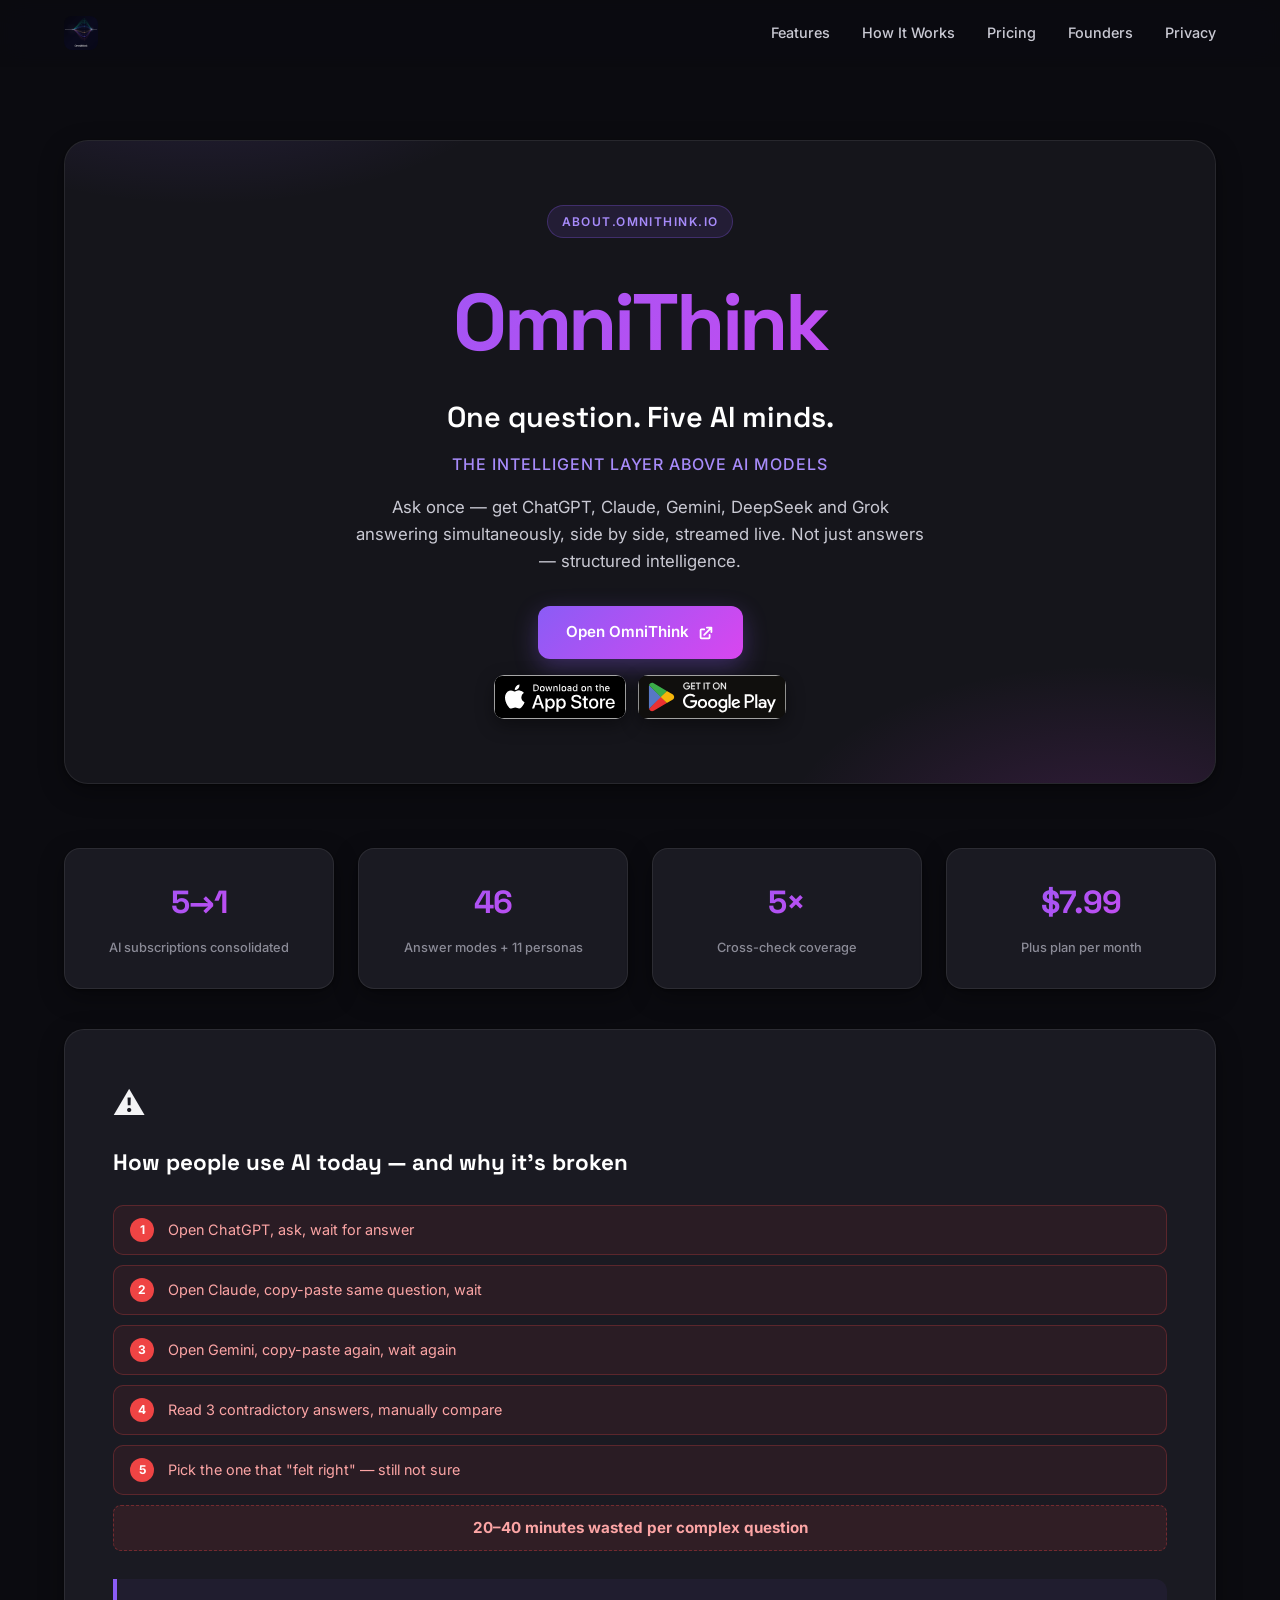
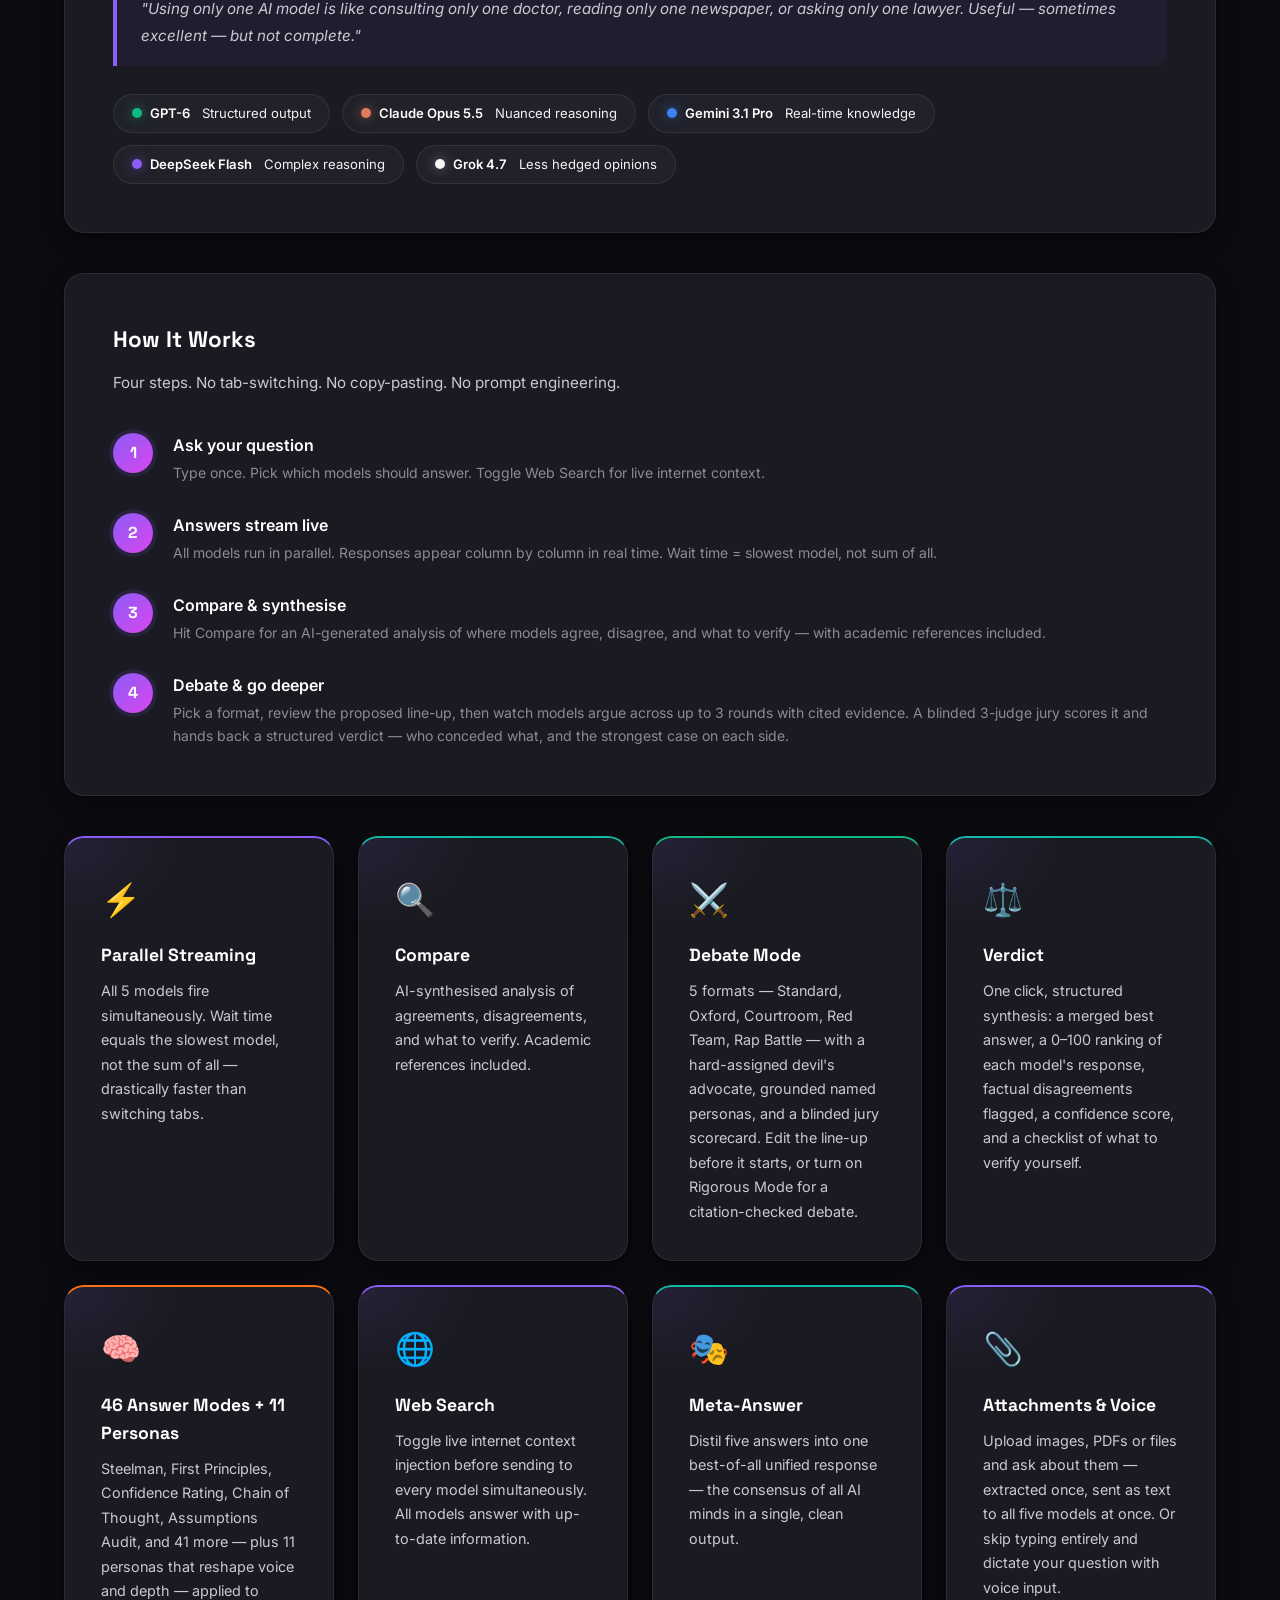
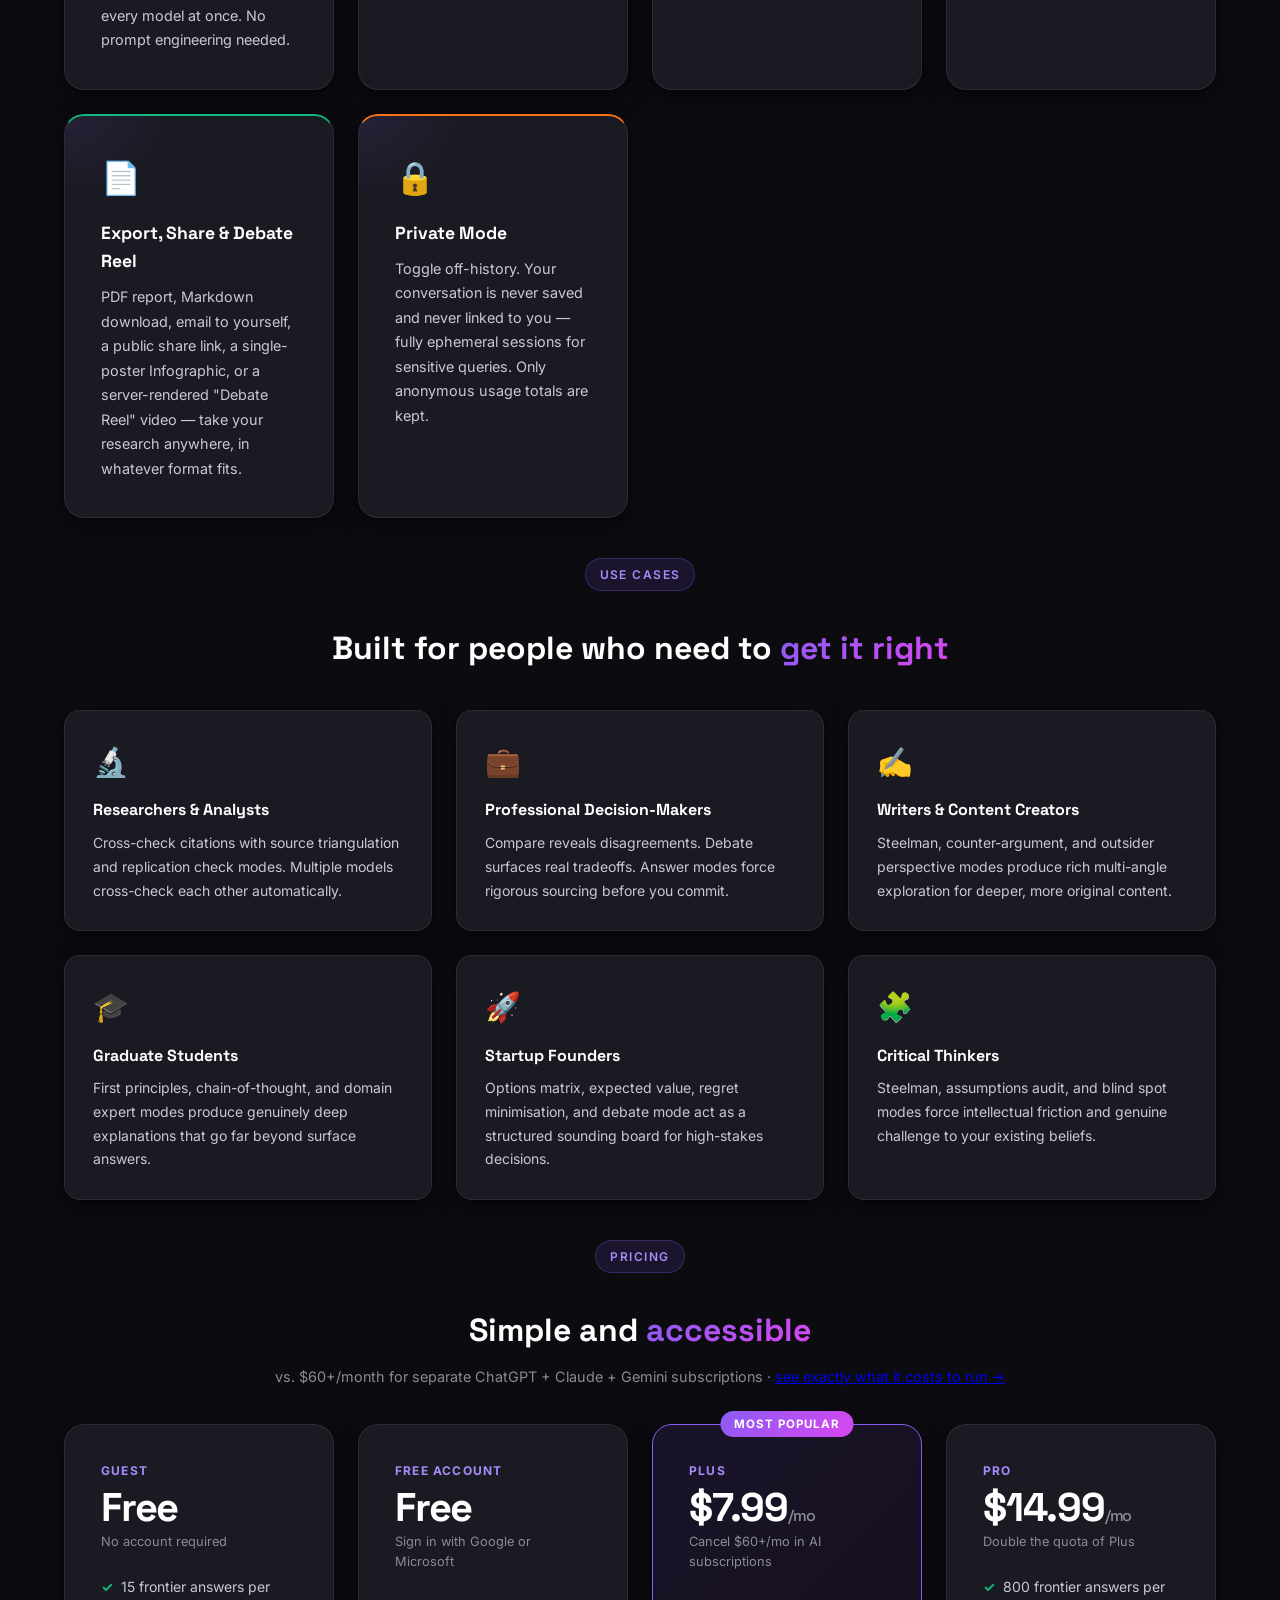
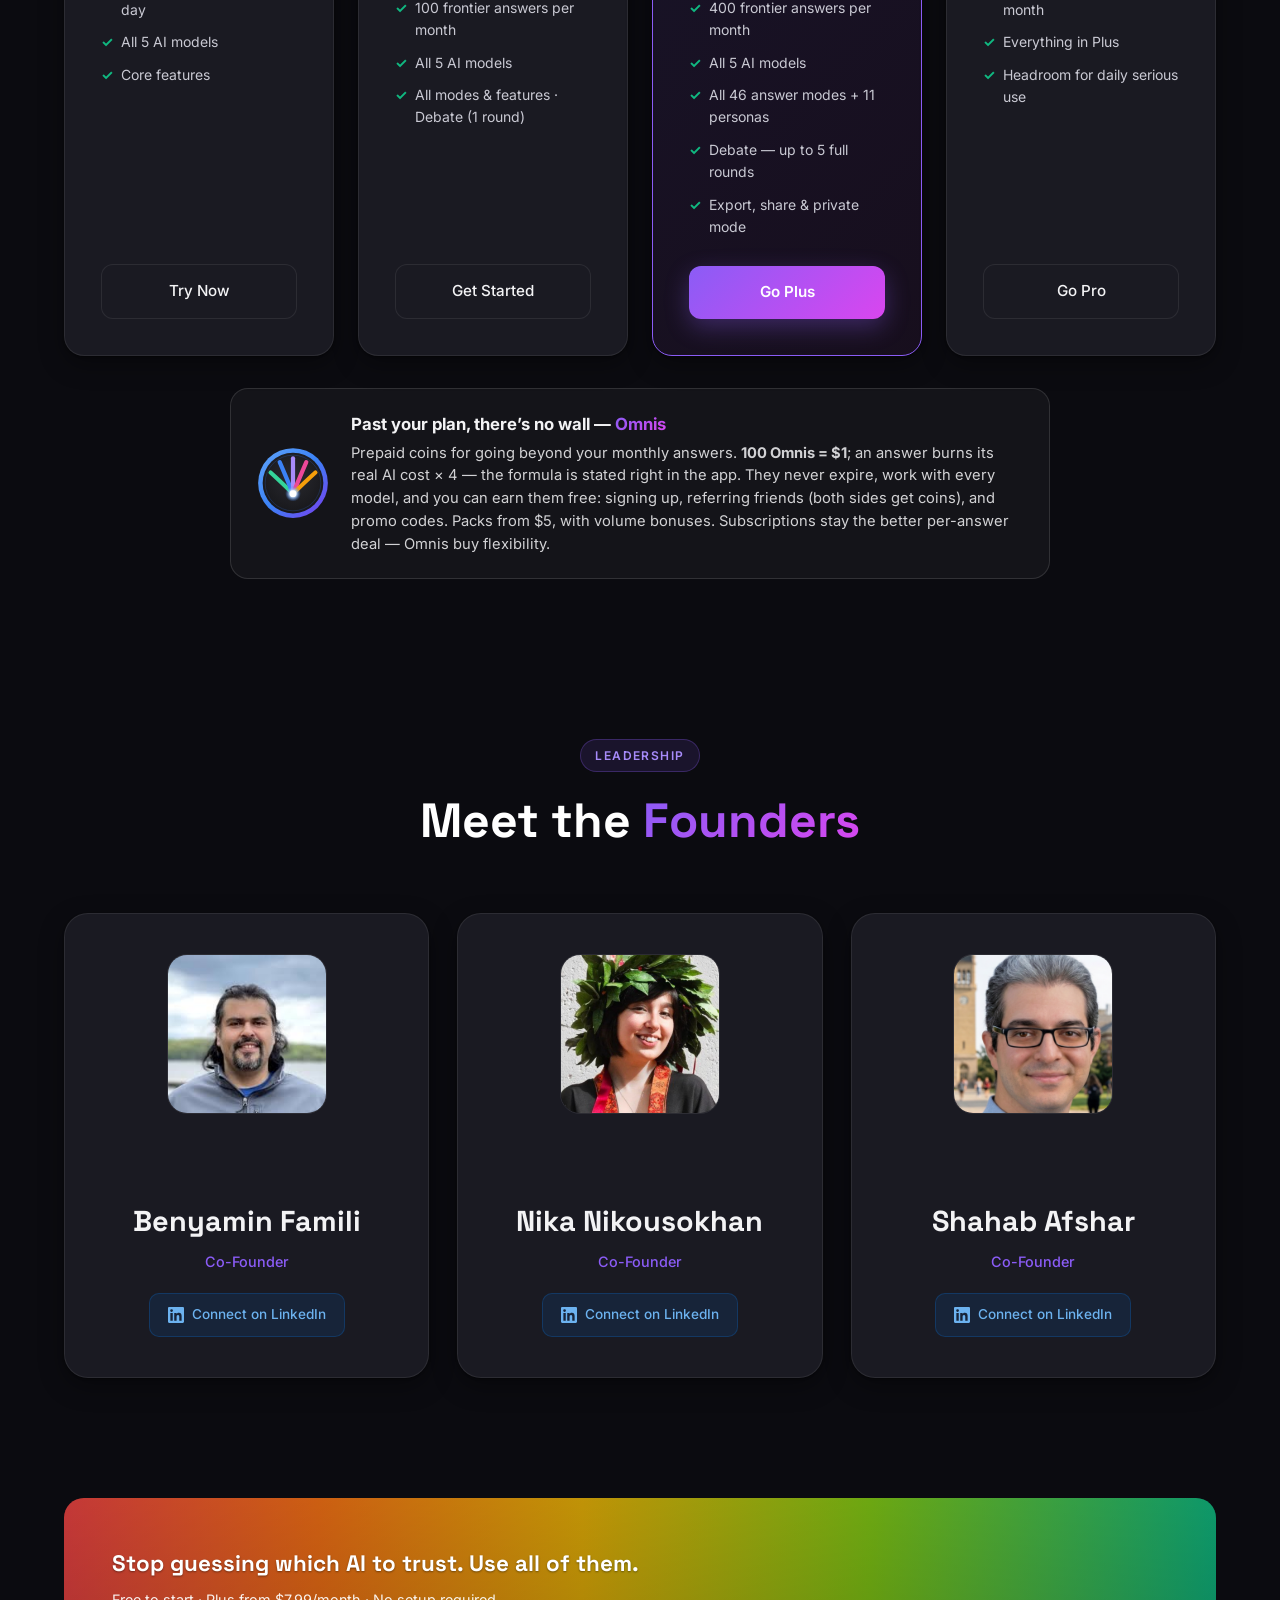
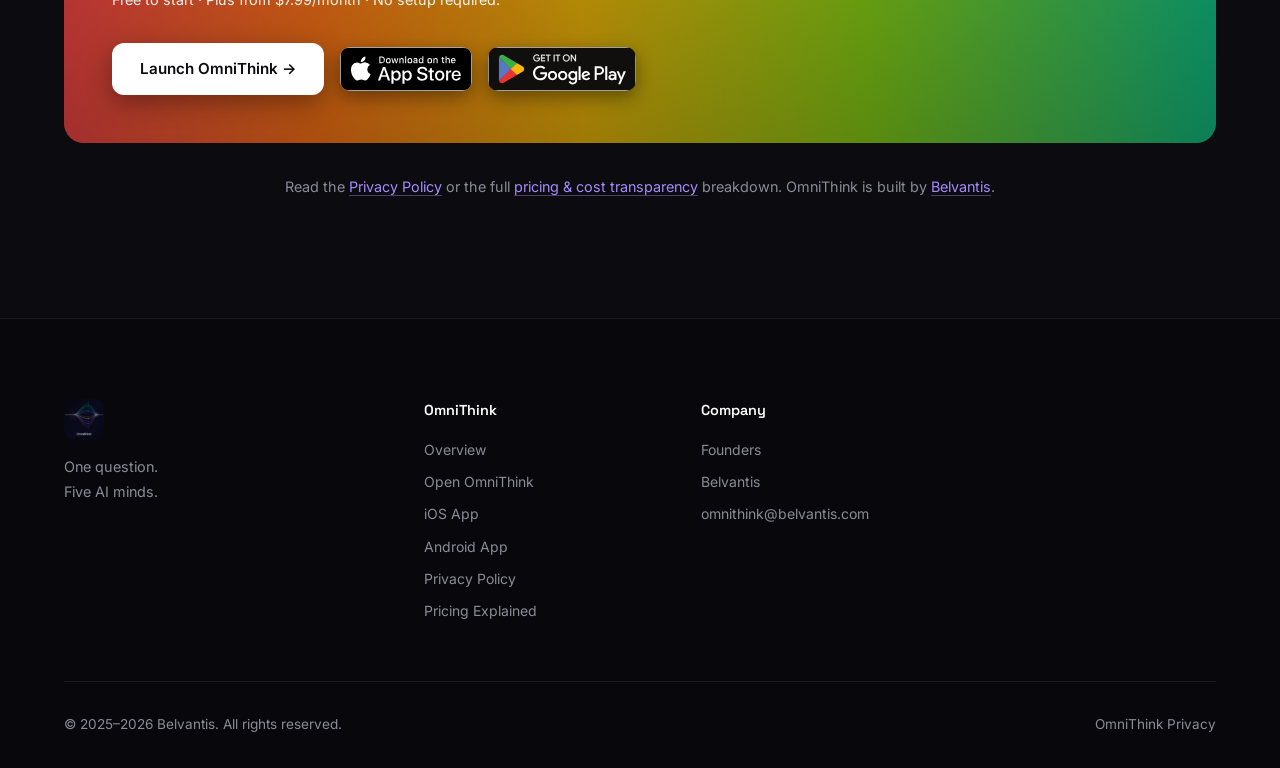
==== commit 14643f90: "Add founders' real LinkedIn links/photos, update model versions, add Verdict/Attachments/Infographic" ====
--- a/index.html
+++ b/index.html
@@ -151,11 +151,11 @@
           "Using only one AI model is like consulting only one doctor, reading only one newspaper, or asking only one lawyer. Useful — sometimes excellent — but not complete."
         </blockquote>
         <div class="model-strengths">
-          <div class="model-tag"><strong>GPT-5.6</strong> Structured output</div>
-          <div class="model-tag"><strong>Claude</strong> Nuanced reasoning</div>
-          <div class="model-tag"><strong>Gemini</strong> Real-time knowledge</div>
-          <div class="model-tag"><strong>DeepSeek</strong> Complex reasoning</div>
-          <div class="model-tag"><strong>Grok</strong> Less hedged opinions</div>
+          <div class="model-tag"><strong>GPT-6</strong> Structured output</div>
+          <div class="model-tag"><strong>Claude Opus 5.5</strong> Nuanced reasoning</div>
+          <div class="model-tag"><strong>Gemini 3.1 Pro</strong> Real-time knowledge</div>
+          <div class="model-tag"><strong>DeepSeek Flash</strong> Complex reasoning</div>
+          <div class="model-tag"><strong>Grok 4.7</strong> Less hedged opinions</div>
         </div>
       </div>
 
@@ -189,7 +189,7 @@
             <div class="step-num">4</div>
             <div>
               <strong>Debate &amp; go deeper</strong>
-              <p>Watch the AIs argue. Each takes a role — Advocate, Skeptic, Pragmatist, Contrarian — then a synthesis AI delivers a verdict.</p>
+              <p>Pick a format, review the proposed line-up, then watch models argue across up to 3 rounds with cited evidence. A blinded 3-judge jury scores it and hands back a structured verdict — who conceded what, and the strongest case on each side.</p>
             </div>
           </div>
         </div>
@@ -210,7 +210,12 @@
         <div class="feature-card accent-emerald">
           <div class="feature-icon">⚔️</div>
           <h4>Debate Mode</h4>
-          <p>Models argue with each other — Advocate, Skeptic, Pragmatist, Contrarian — then a synthesis AI delivers a final verdict.</p>
+          <p>5 formats — Standard, Oxford, Courtroom, Red Team, Rap Battle — with a hard-assigned devil's advocate, grounded named personas, and a blinded jury scorecard. Edit the line-up before it starts, or turn on Rigorous Mode for a citation-checked debate.</p>
+        </div>
+        <div class="feature-card accent-sky">
+          <div class="feature-icon">⚖️</div>
+          <h4>Verdict</h4>
+          <p>One click, structured synthesis: a merged best answer, a 0–100 ranking of each model's response, factual disagreements flagged, a confidence score, and a checklist of what to verify yourself.</p>
         </div>
         <div class="feature-card accent-violet">
           <div class="feature-icon">🧠</div>
@@ -227,10 +232,15 @@
           <h4>Meta-Answer</h4>
           <p>Distil five answers into one best-of-all unified response — the consensus of all AI minds in a single, clean output.</p>
         </div>
+        <div class="feature-card accent-indigo">
+          <div class="feature-icon">📎</div>
+          <h4>Attachments &amp; Voice</h4>
+          <p>Upload images, PDFs or files and ask about them — extracted once, sent as text to all five models at once. Or skip typing entirely and dictate your question with voice input.</p>
+        </div>
         <div class="feature-card accent-emerald">
           <div class="feature-icon">📄</div>
           <h4>Export, Share &amp; Debate Reel</h4>
-          <p>PDF report, Markdown download, email to yourself, a public share link, or a server-rendered video "Debate Reel" — take your research anywhere, in whatever format fits.</p>
+          <p>PDF report, Markdown download, email to yourself, a public share link, a single-poster Infographic, or a server-rendered "Debate Reel" video — take your research anywhere, in whatever format fits.</p>
         </div>
         <div class="feature-card accent-violet">
           <div class="feature-icon">🔒</div>
@@ -382,30 +392,34 @@
 
           <div class="founder-card compact">
             <div class="founder-photo-wrap">
-              <img src="founder-nika.jpg" alt="Nika" class="founder-photo" onerror="this.classList.add('hidden');this.nextElementSibling.classList.add('visible')" />
+              <img src="founder-nika.png" alt="Nika Nikousokhan" class="founder-photo" onerror="this.classList.add('hidden');this.nextElementSibling.classList.add('visible')" />
               <div class="founder-photo-fallback">N</div>
             </div>
             <div class="founder-info">
-              <h2 class="founder-name">Nika</h2>
+              <h2 class="founder-name">Nika Nikousokhan</h2>
               <p class="founder-title">Co-Founder</p>
               <div class="founder-links">
-                <!-- TODO: replace with Nika's LinkedIn URL -->
-                <a href="#" class="founder-link pending" onclick="return false;">LinkedIn — coming soon</a>
+                <a href="https://www.linkedin.com/in/nika-nikousokhan/" target="_blank" rel="noopener" class="founder-link linkedin">
+                  <svg viewBox="0 0 24 24" fill="currentColor"><path d="M20.447 20.452h-3.554v-5.569c0-1.328-.027-3.037-1.852-3.037-1.853 0-2.136 1.445-2.136 2.939v5.667H9.351V9h3.414v1.561h.046c.477-.9 1.637-1.85 3.37-1.85 3.601 0 4.267 2.37 4.267 5.455v6.286zM5.337 7.433a2.062 2.062 0 01-2.063-2.065 2.064 2.064 0 112.063 2.065zm1.782 13.019H3.555V9h3.564v11.452zM22.225 0H1.771C.792 0 0 .774 0 1.729v20.542C0 23.227.792 24 1.771 24h20.451C23.2 24 24 23.227 24 22.271V1.729C24 .774 23.2 0 22.222 0h.003z"/></svg>
+                  Connect on LinkedIn
+                </a>
               </div>
             </div>
           </div>
 
           <div class="founder-card compact">
             <div class="founder-photo-wrap">
-              <img src="founder-shahab.jpg" alt="Shahab" class="founder-photo" onerror="this.classList.add('hidden');this.nextElementSibling.classList.add('visible')" />
+              <img src="founder-shahab.png" alt="Shahab Afshar" class="founder-photo" onerror="this.classList.add('hidden');this.nextElementSibling.classList.add('visible')" />
               <div class="founder-photo-fallback">S</div>
             </div>
             <div class="founder-info">
-              <h2 class="founder-name">Shahab</h2>
+              <h2 class="founder-name">Shahab Afshar</h2>
               <p class="founder-title">Co-Founder</p>
               <div class="founder-links">
-                <!-- TODO: replace with Shahab's LinkedIn URL -->
-                <a href="#" class="founder-link pending" onclick="return false;">LinkedIn — coming soon</a>
+                <a href="https://www.linkedin.com/in/shahabafshar/" target="_blank" rel="noopener" class="founder-link linkedin">
+                  <svg viewBox="0 0 24 24" fill="currentColor"><path d="M20.447 20.452h-3.554v-5.569c0-1.328-.027-3.037-1.852-3.037-1.853 0-2.136 1.445-2.136 2.939v5.667H9.351V9h3.414v1.561h.046c.477-.9 1.637-1.85 3.37-1.85 3.601 0 4.267 2.37 4.267 5.455v6.286zM5.337 7.433a2.062 2.062 0 01-2.063-2.065 2.064 2.064 0 112.063 2.065zm1.782 13.019H3.555V9h3.564v11.452zM22.225 0H1.771C.792 0 0 .774 0 1.729v20.542C0 23.227.792 24 1.771 24h20.451C23.2 24 24 23.227 24 22.271V1.729C24 .774 23.2 0 22.222 0h.003z"/></svg>
+                  Connect on LinkedIn
+                </a>
               </div>
             </div>
           </div>
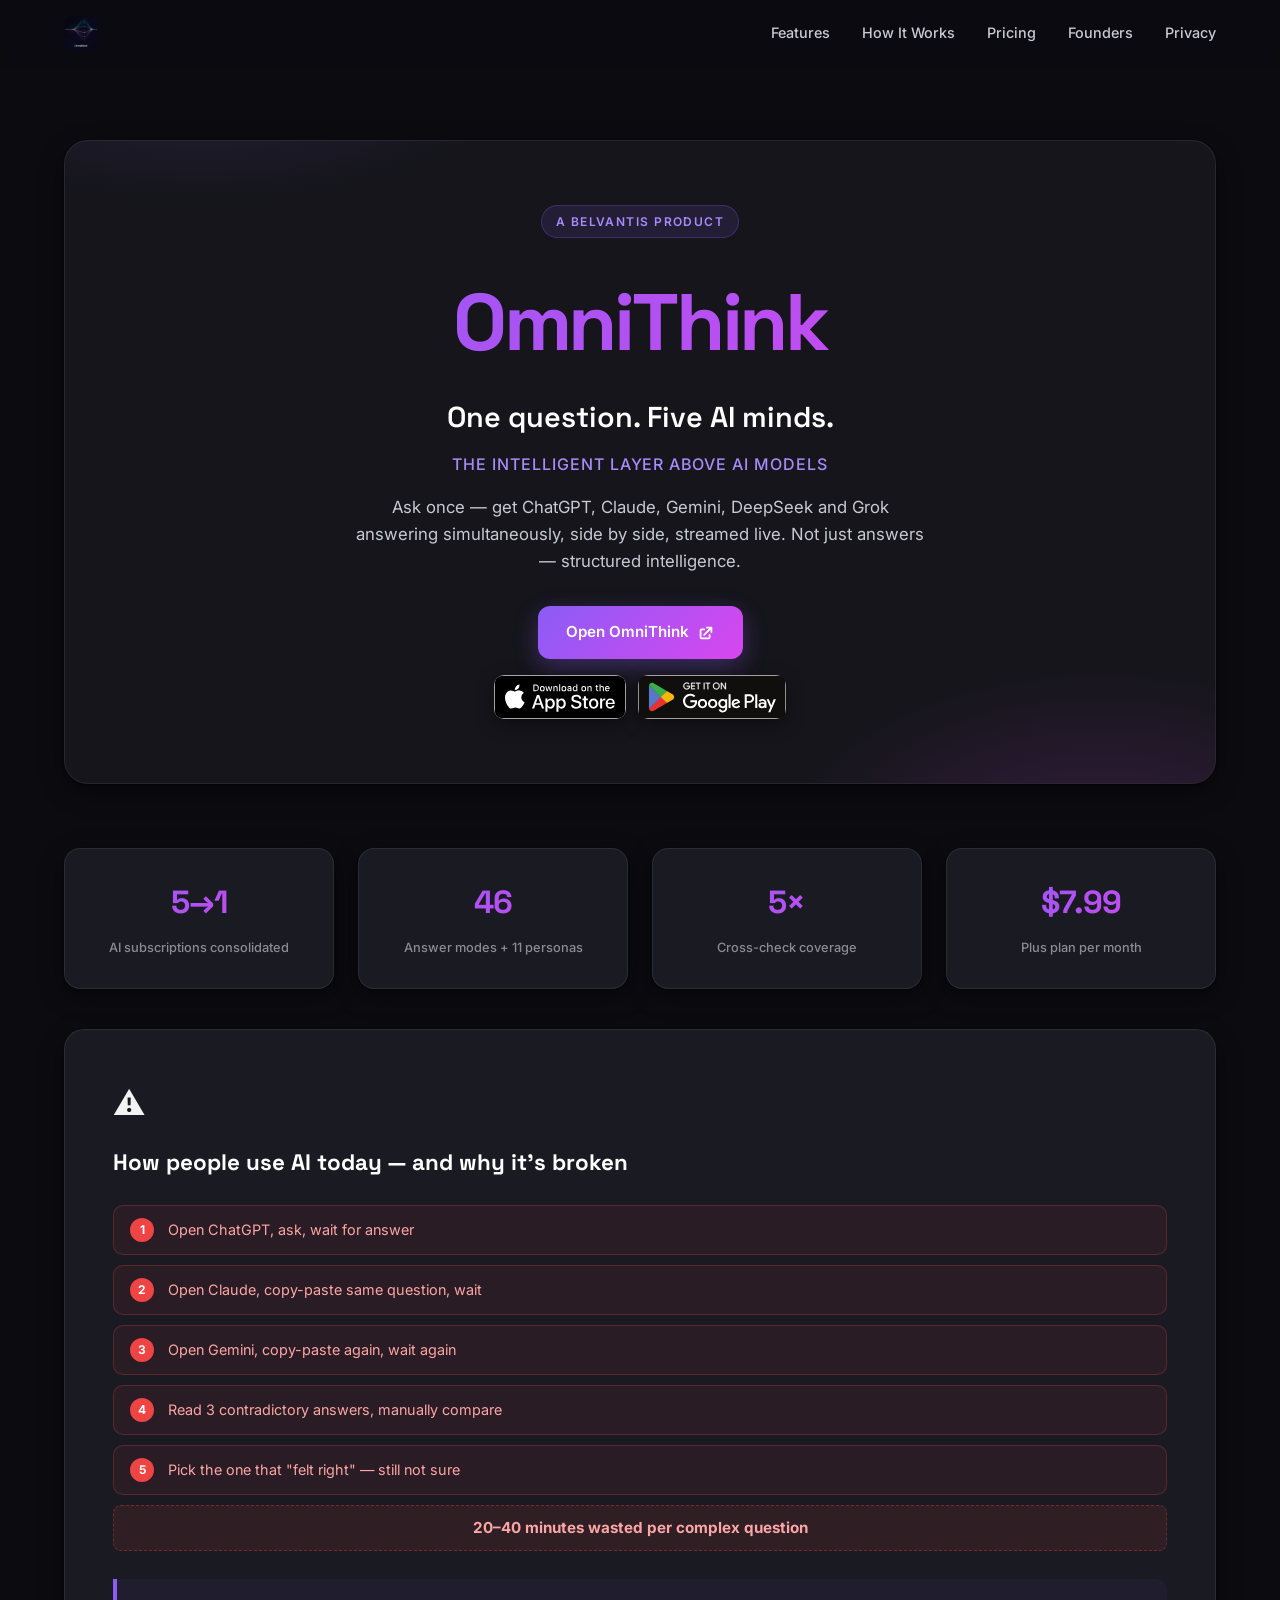
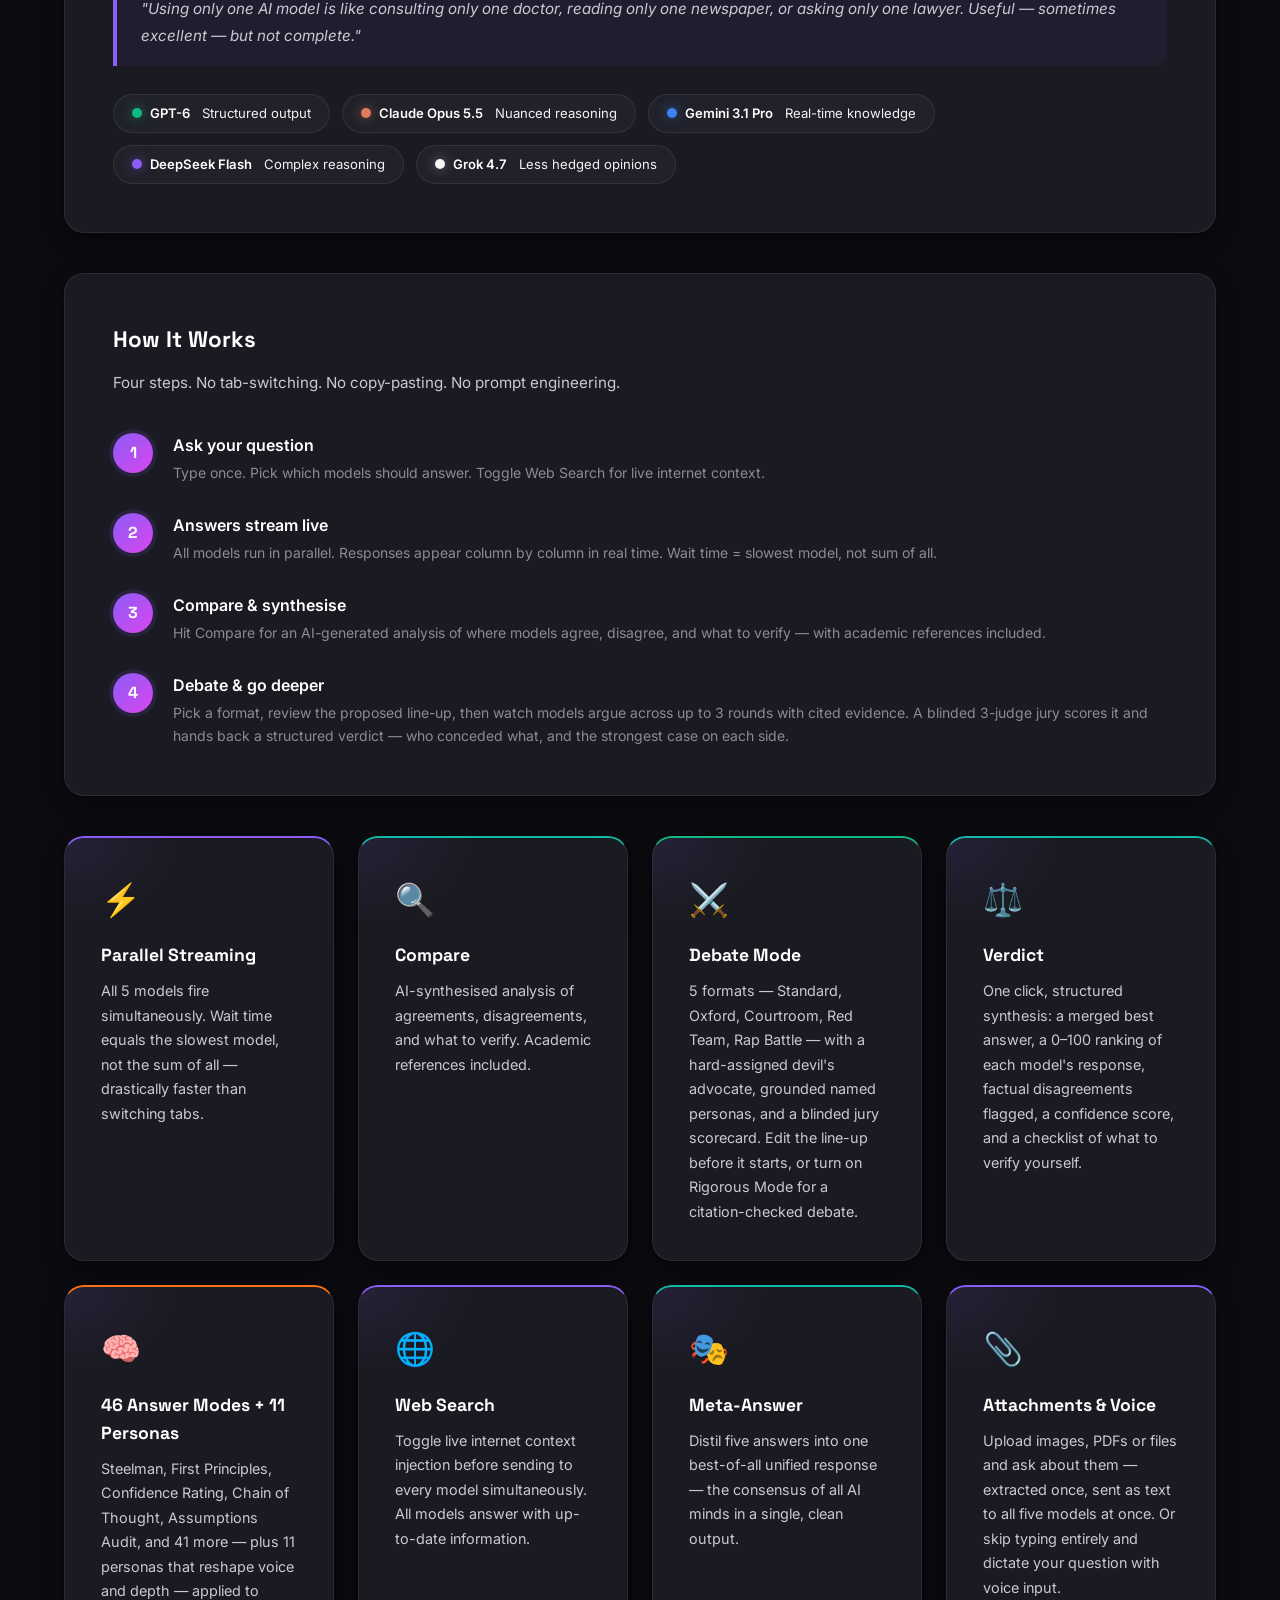
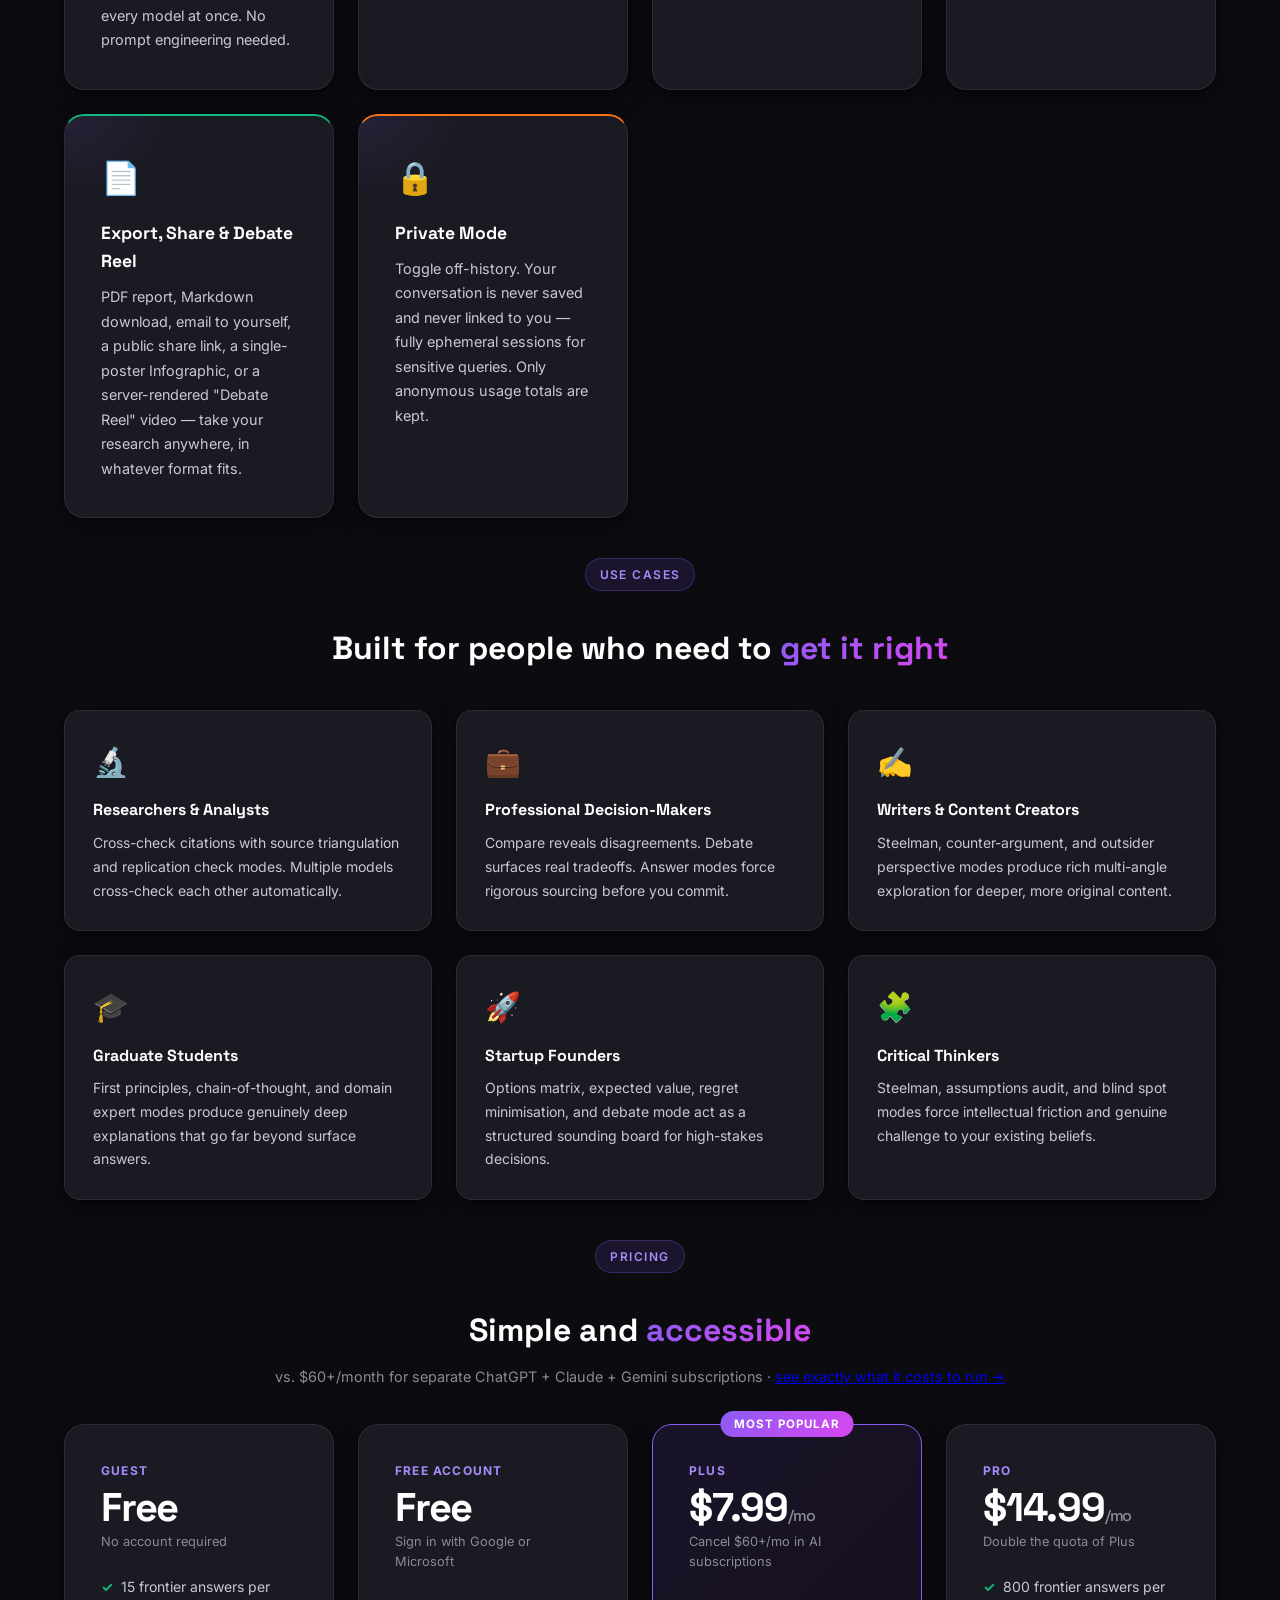
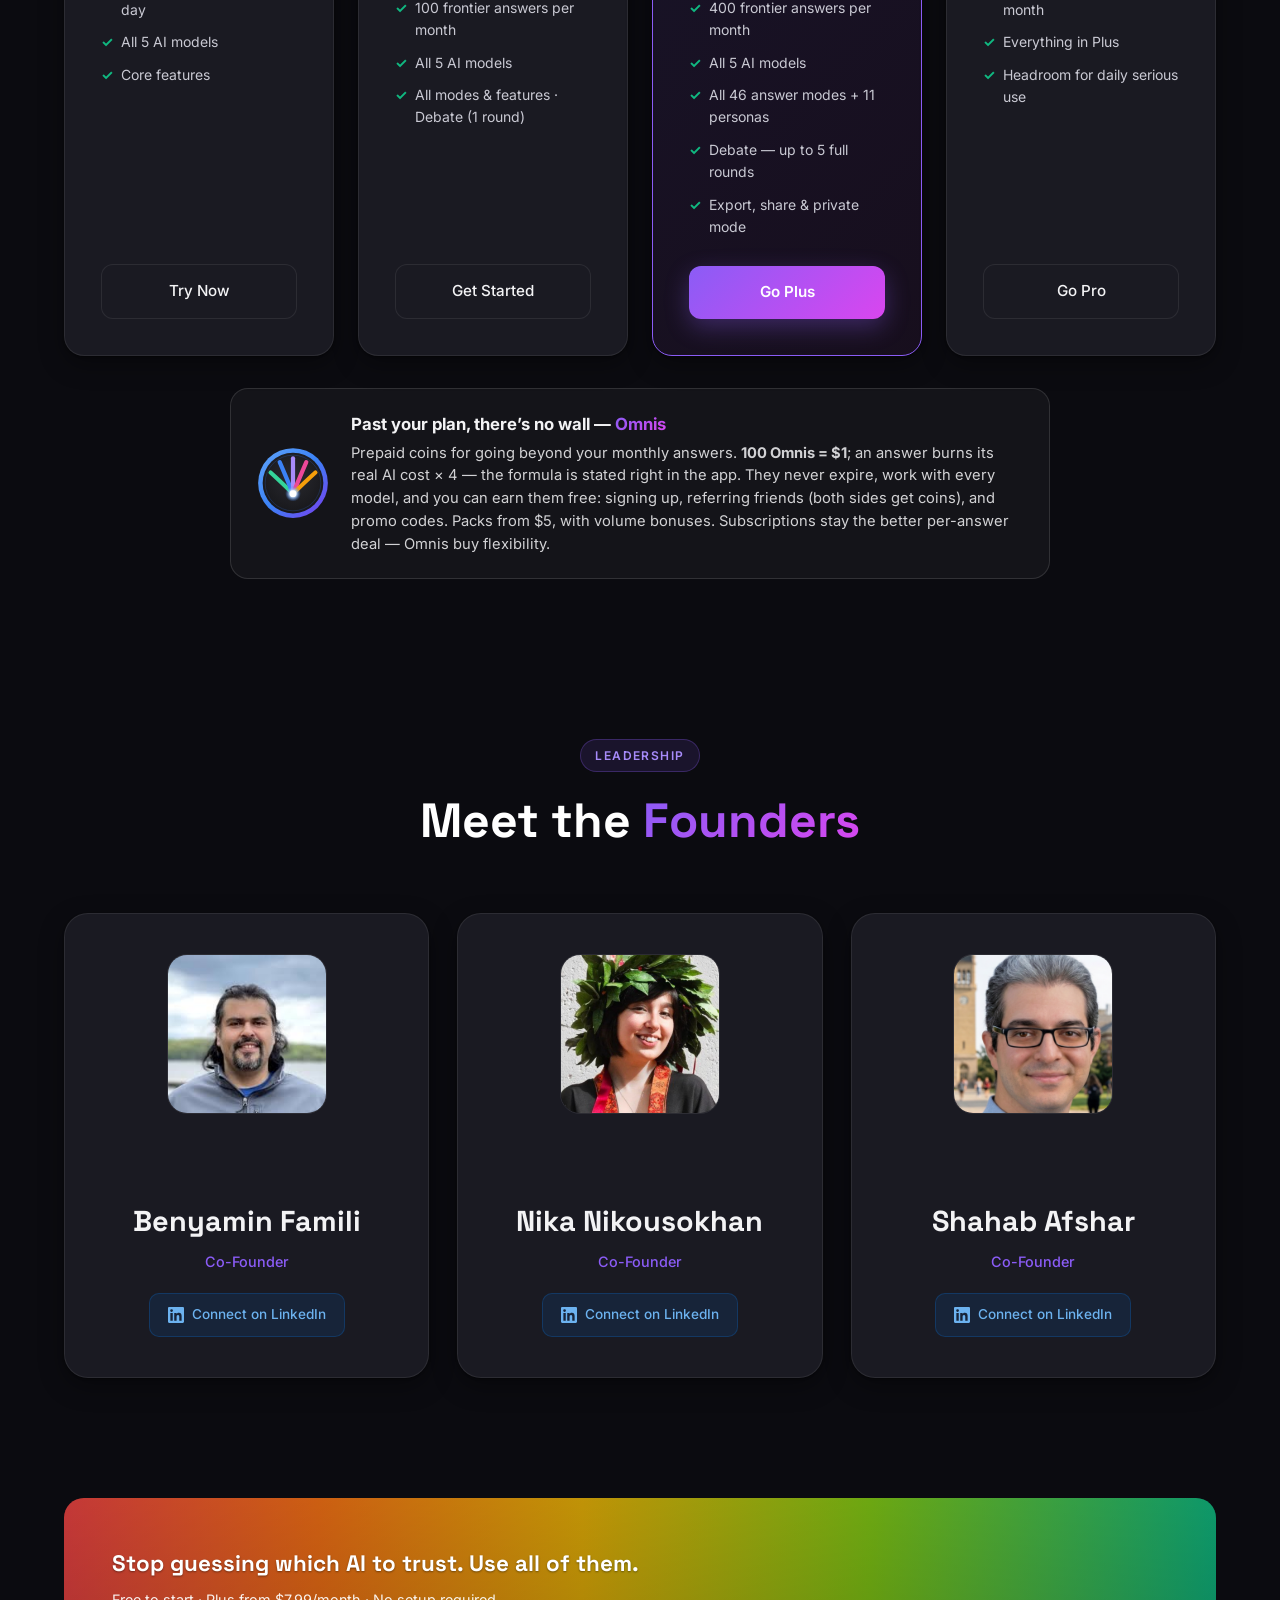
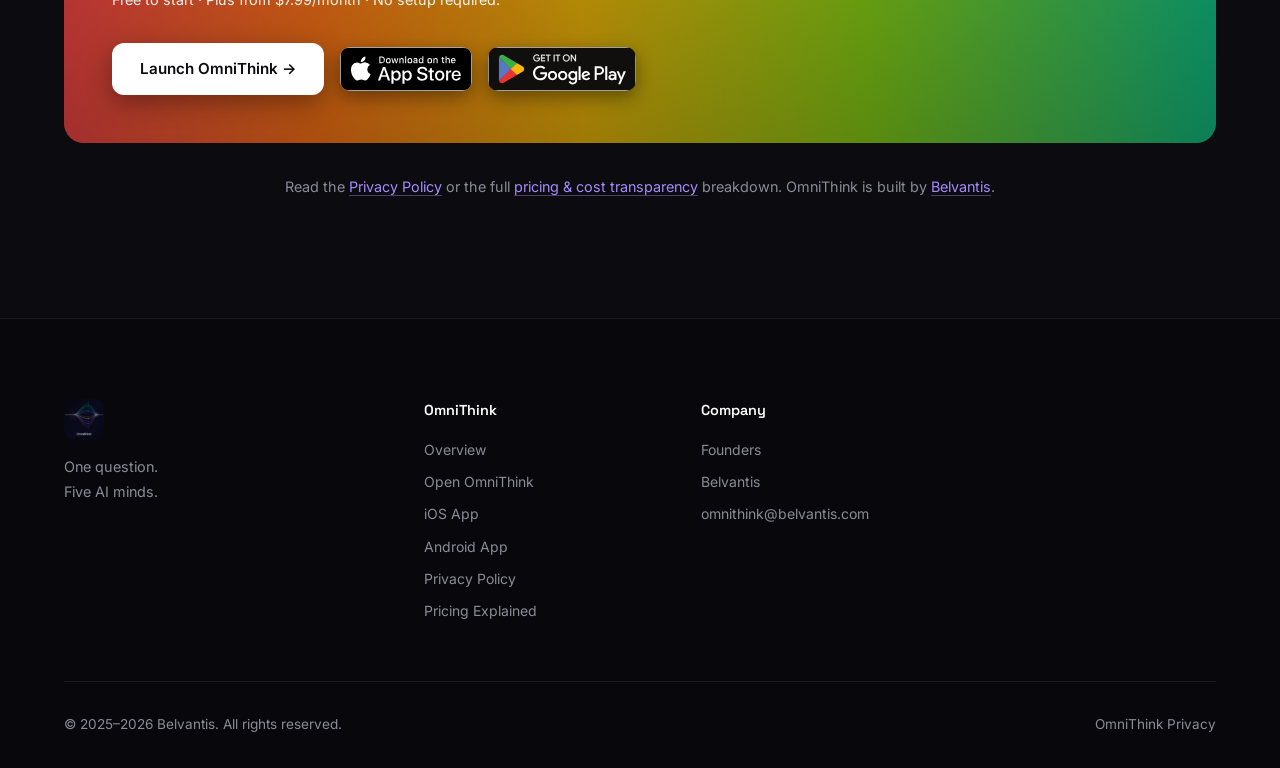
==== commit f178cad4: "Replace the hero's literal "about.omnithink.io" badge text Co-Authored-By: Claude Sonnet 5 <noreply@" ====
--- a/index.html
+++ b/index.html
@@ -89,7 +89,7 @@
 
       <!-- Hero -->
       <div class="product-hero">
-        <div class="section-tag">about.omnithink.io</div>
+        <div class="section-tag">A Belvantis Product</div>
         <h1 class="product-name">OmniThink</h1>
         <p class="product-tagline">One question. Five AI minds.</p>
         <p class="product-subtitle">The intelligent layer above AI models</p>
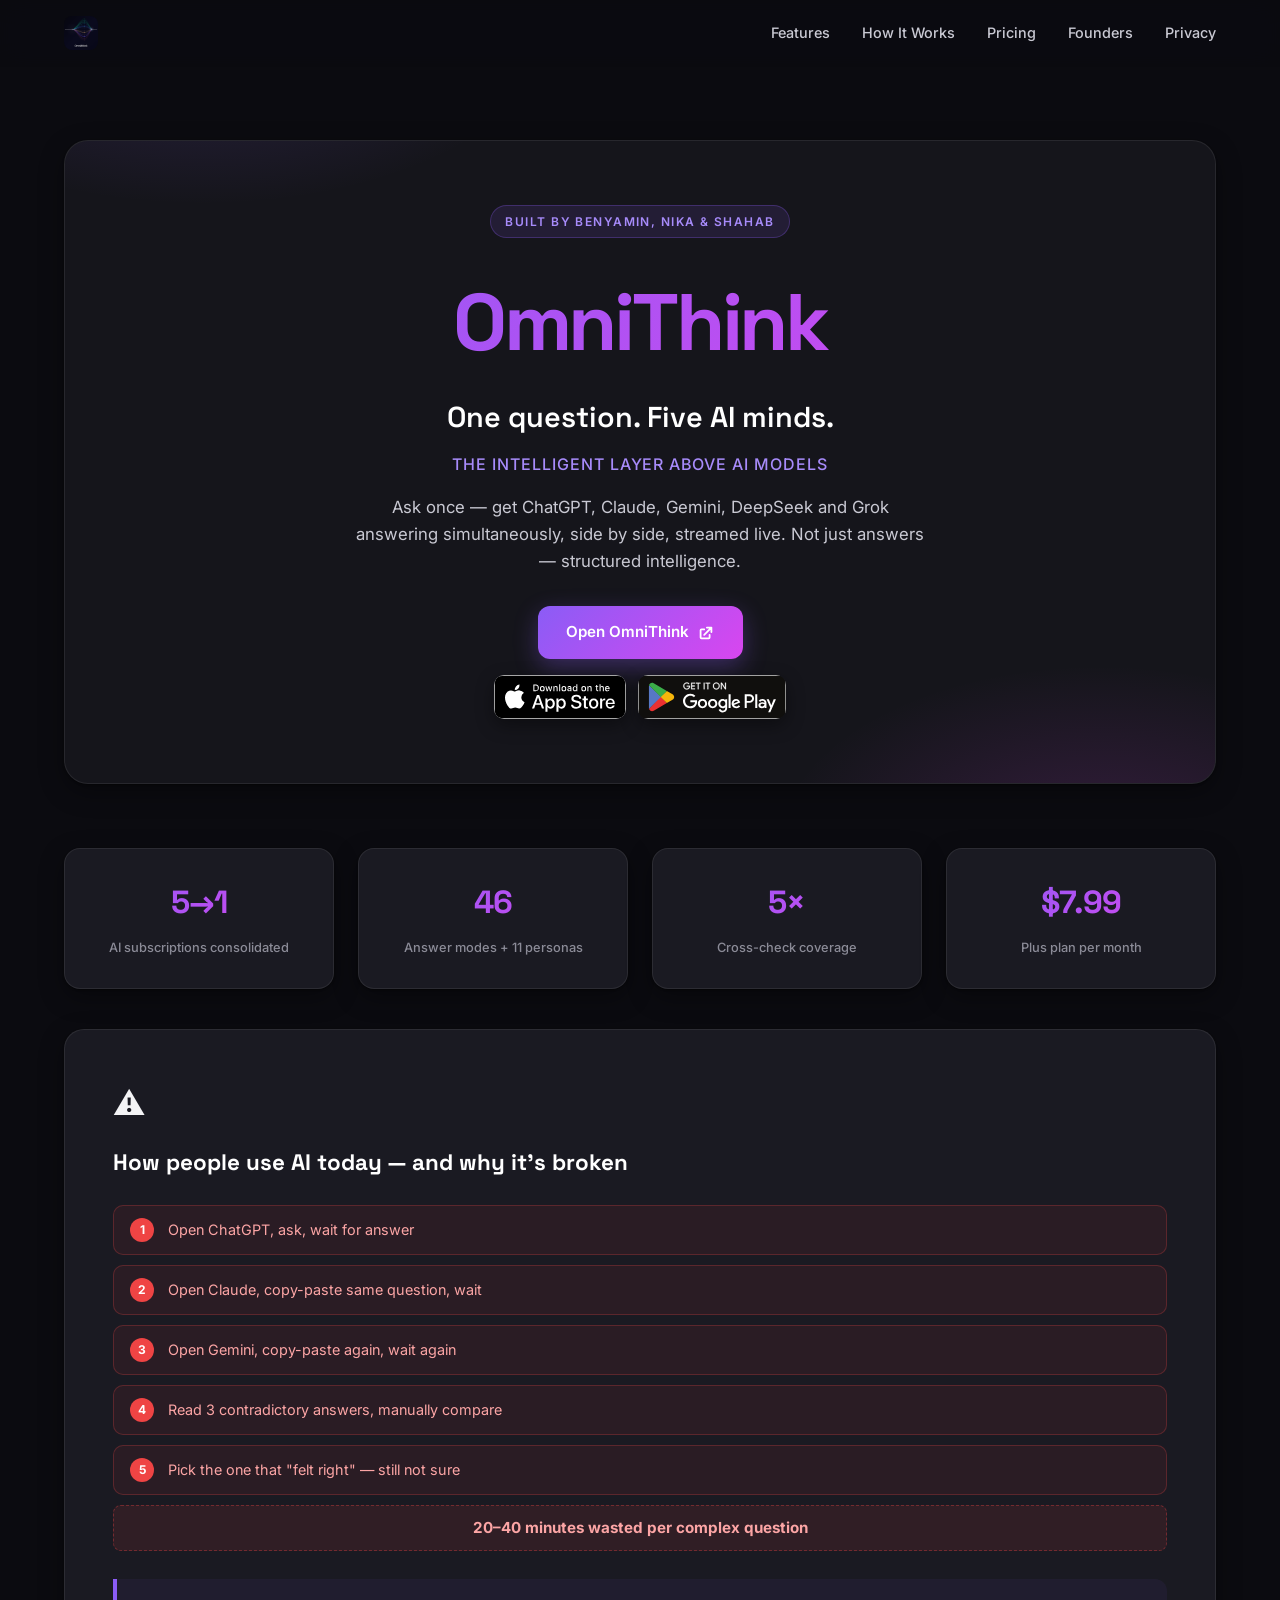
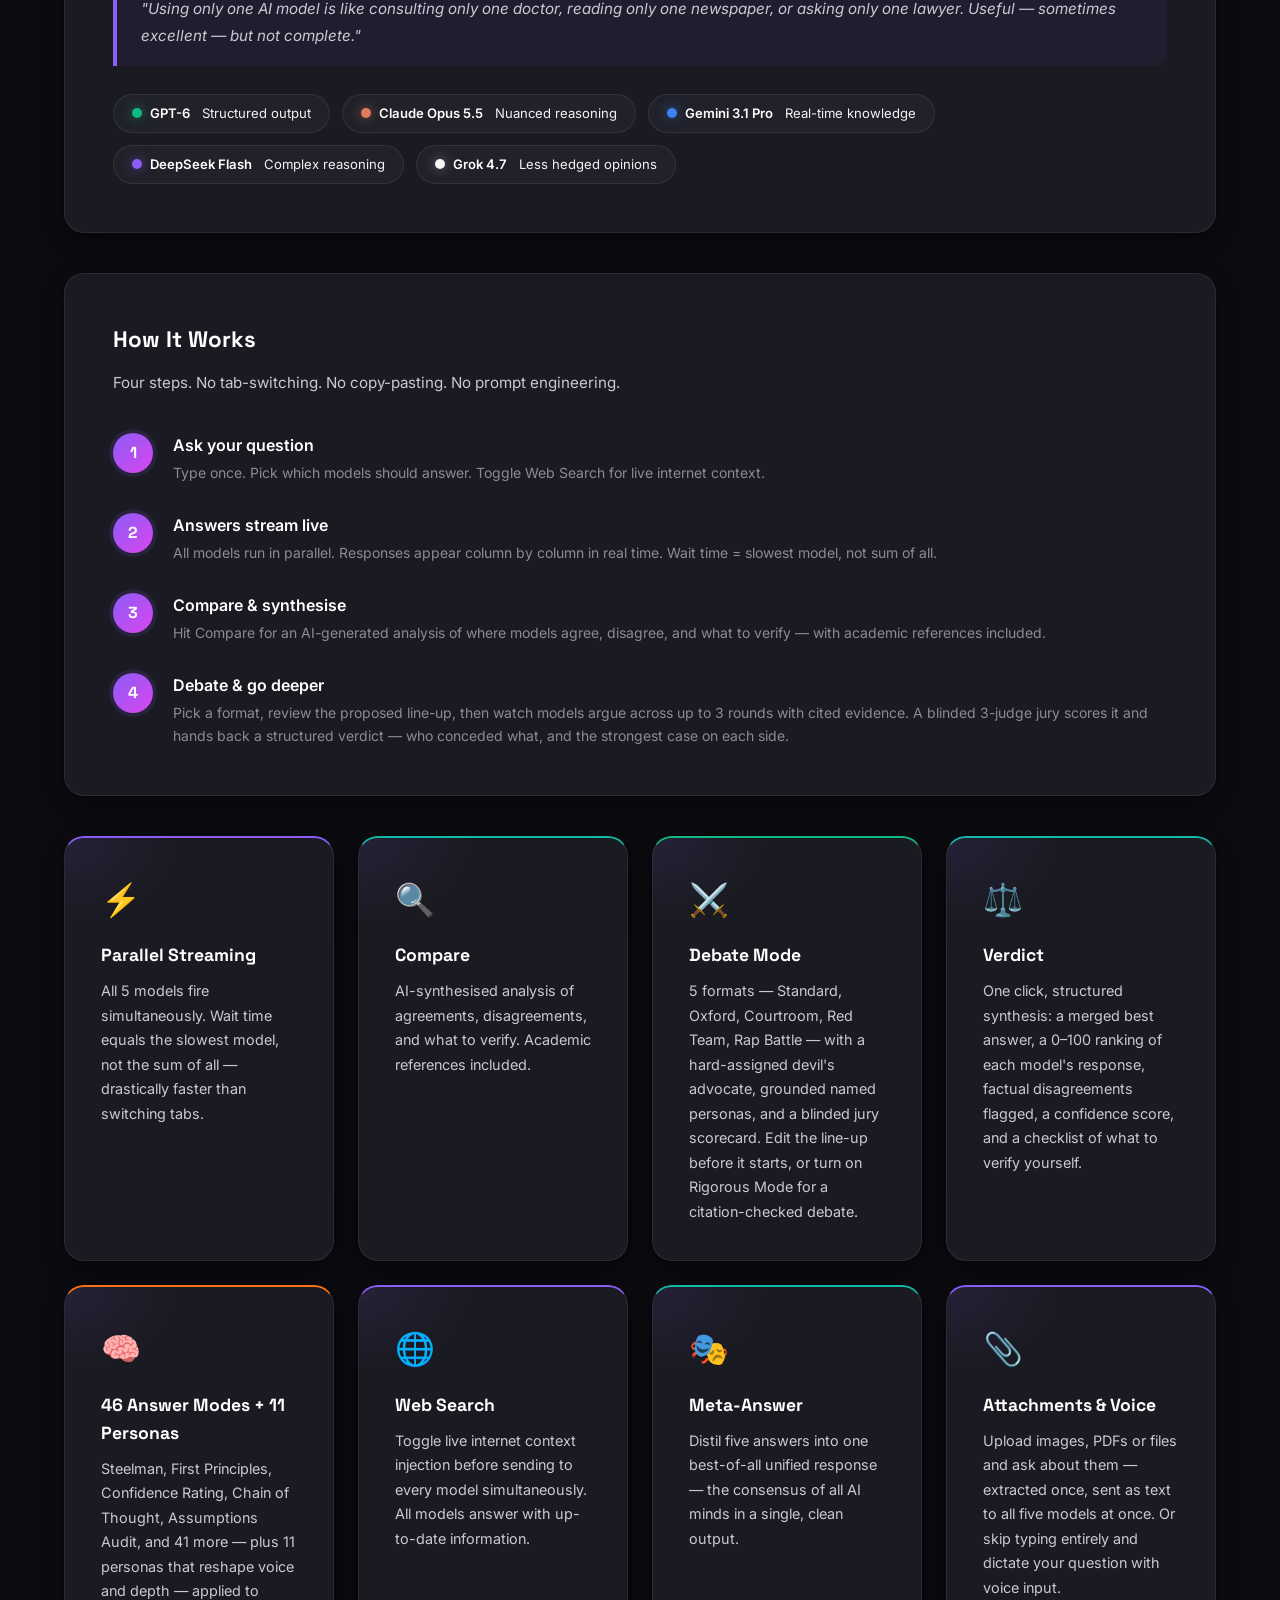
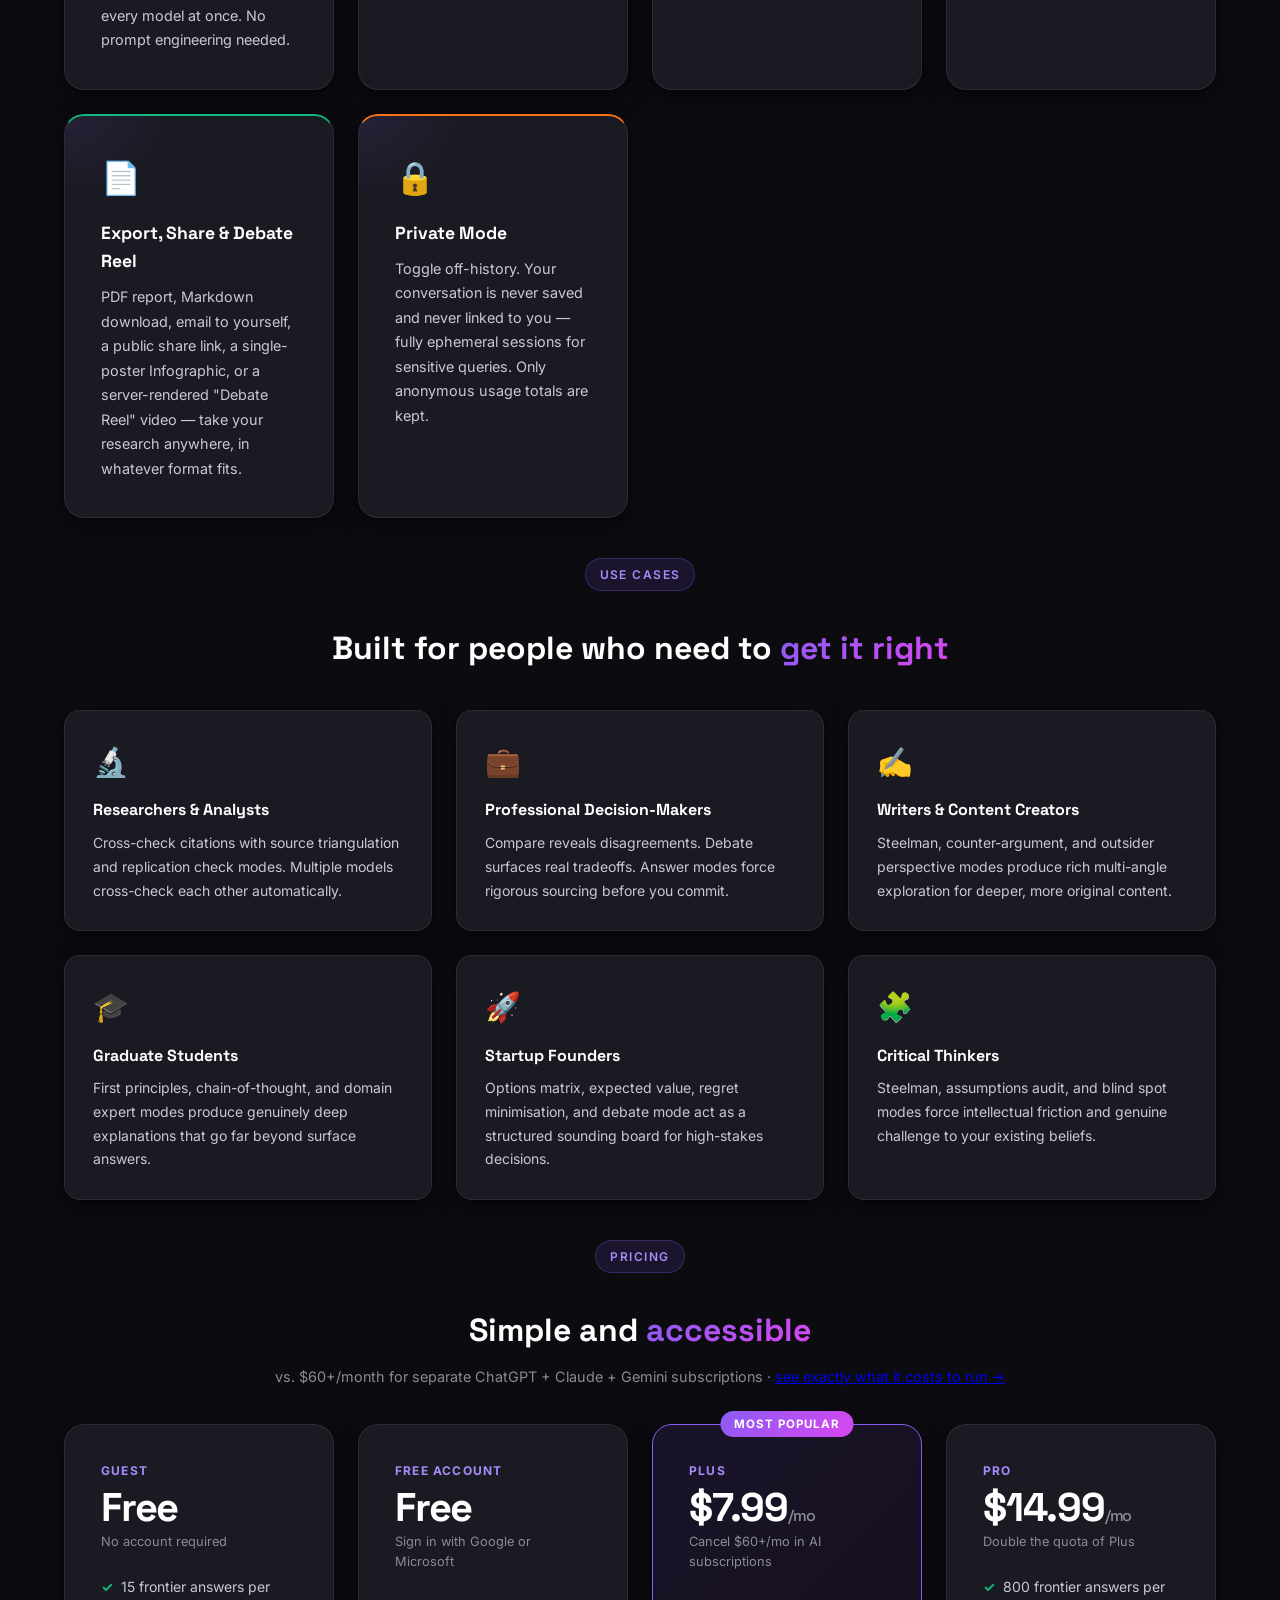
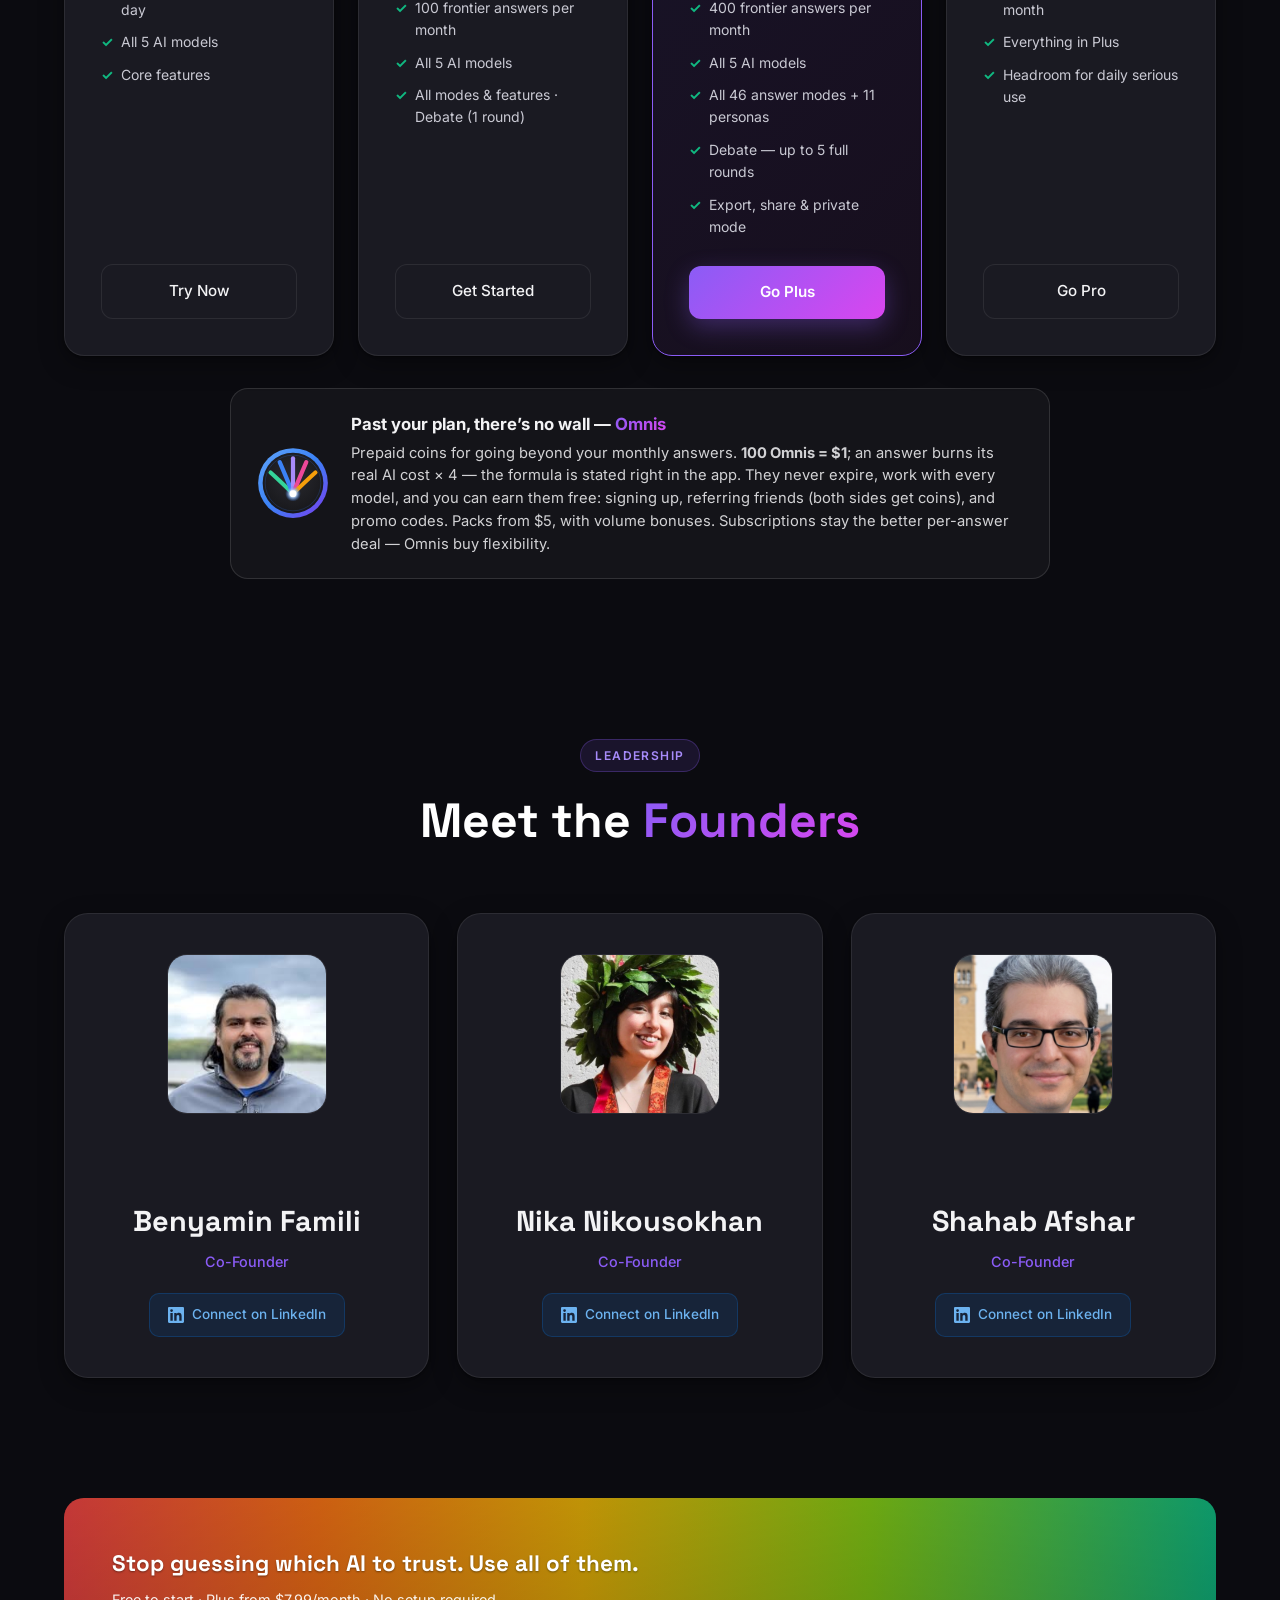
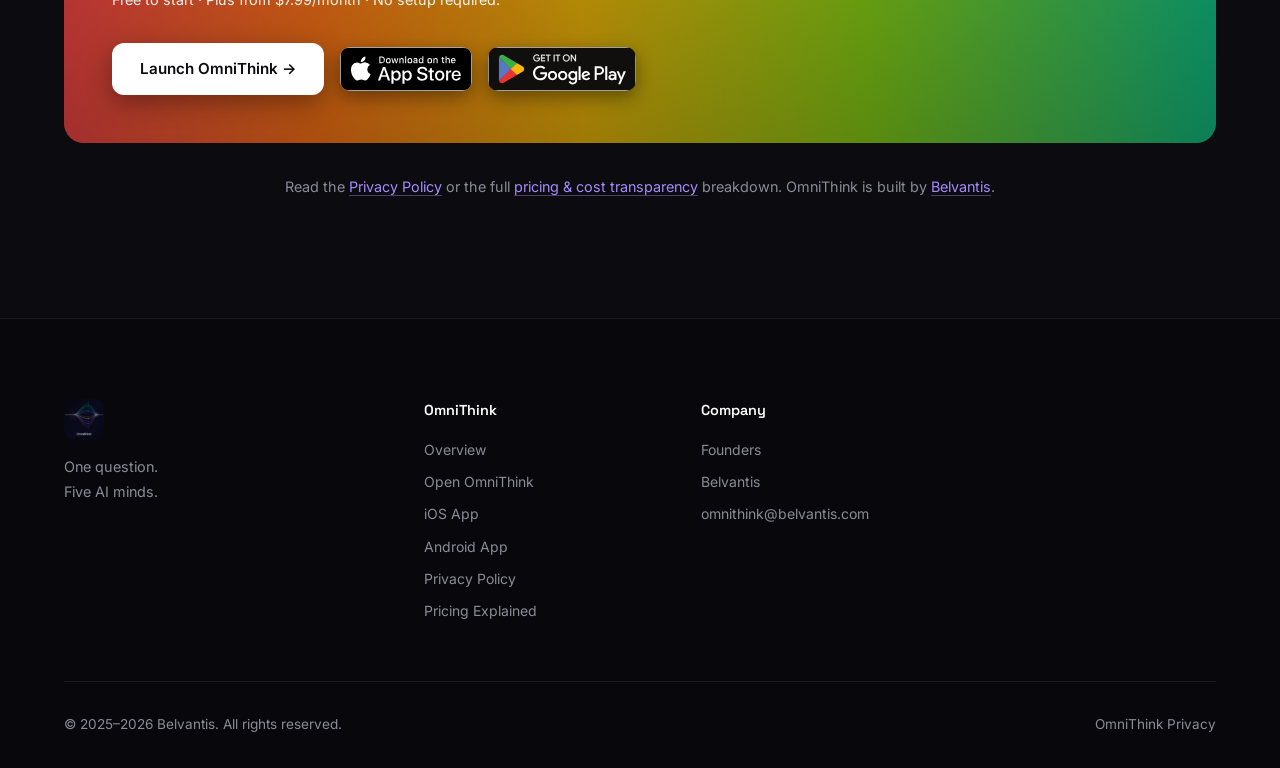
==== commit 560bb5ea: "Remove the "A Belvantis Product" tagline from the hero and privacy page Co-Authored-By: Claude Sonne" ====
--- a/index.html
+++ b/index.html
@@ -89,7 +89,7 @@
 
       <!-- Hero -->
       <div class="product-hero">
-        <div class="section-tag">A Belvantis Product</div>
+        <div class="section-tag">Built by Benyamin, Nika &amp; Shahab</div>
         <h1 class="product-name">OmniThink</h1>
         <p class="product-tagline">One question. Five AI minds.</p>
         <p class="product-subtitle">The intelligent layer above AI models</p>
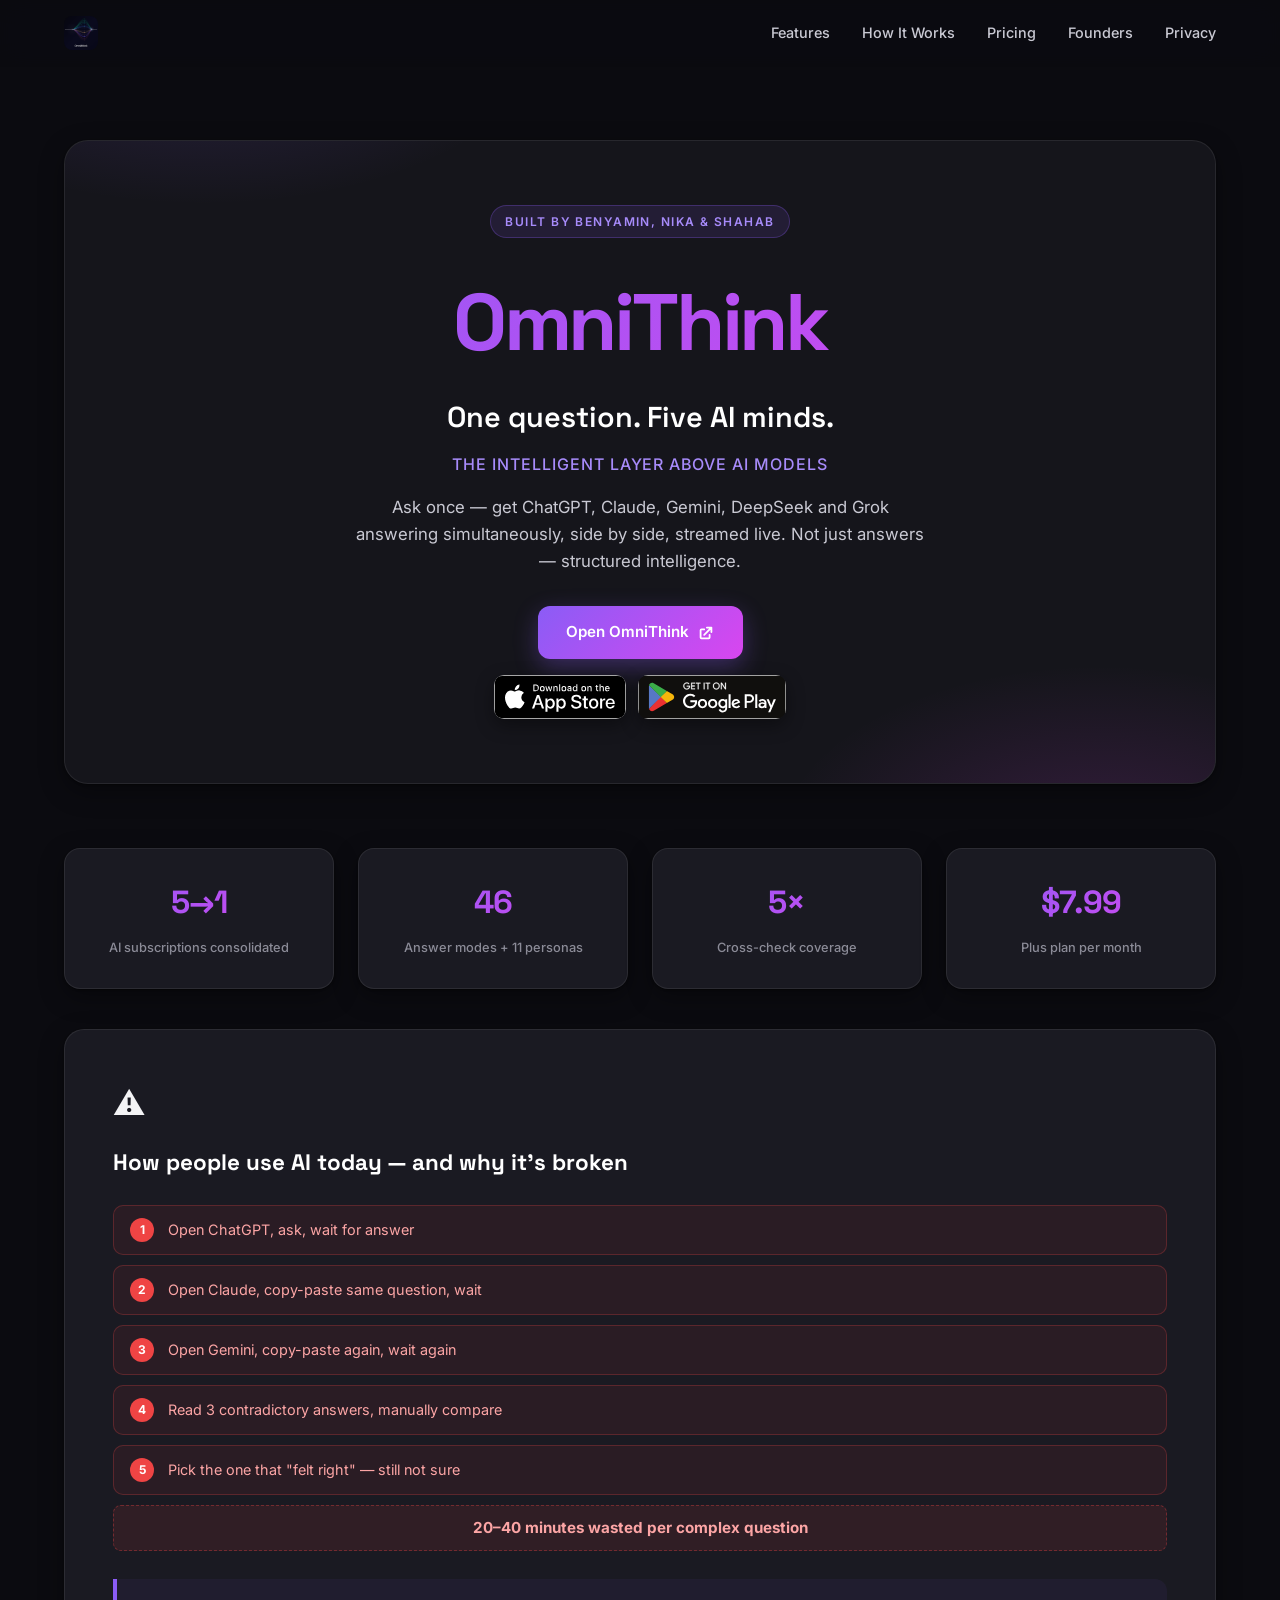
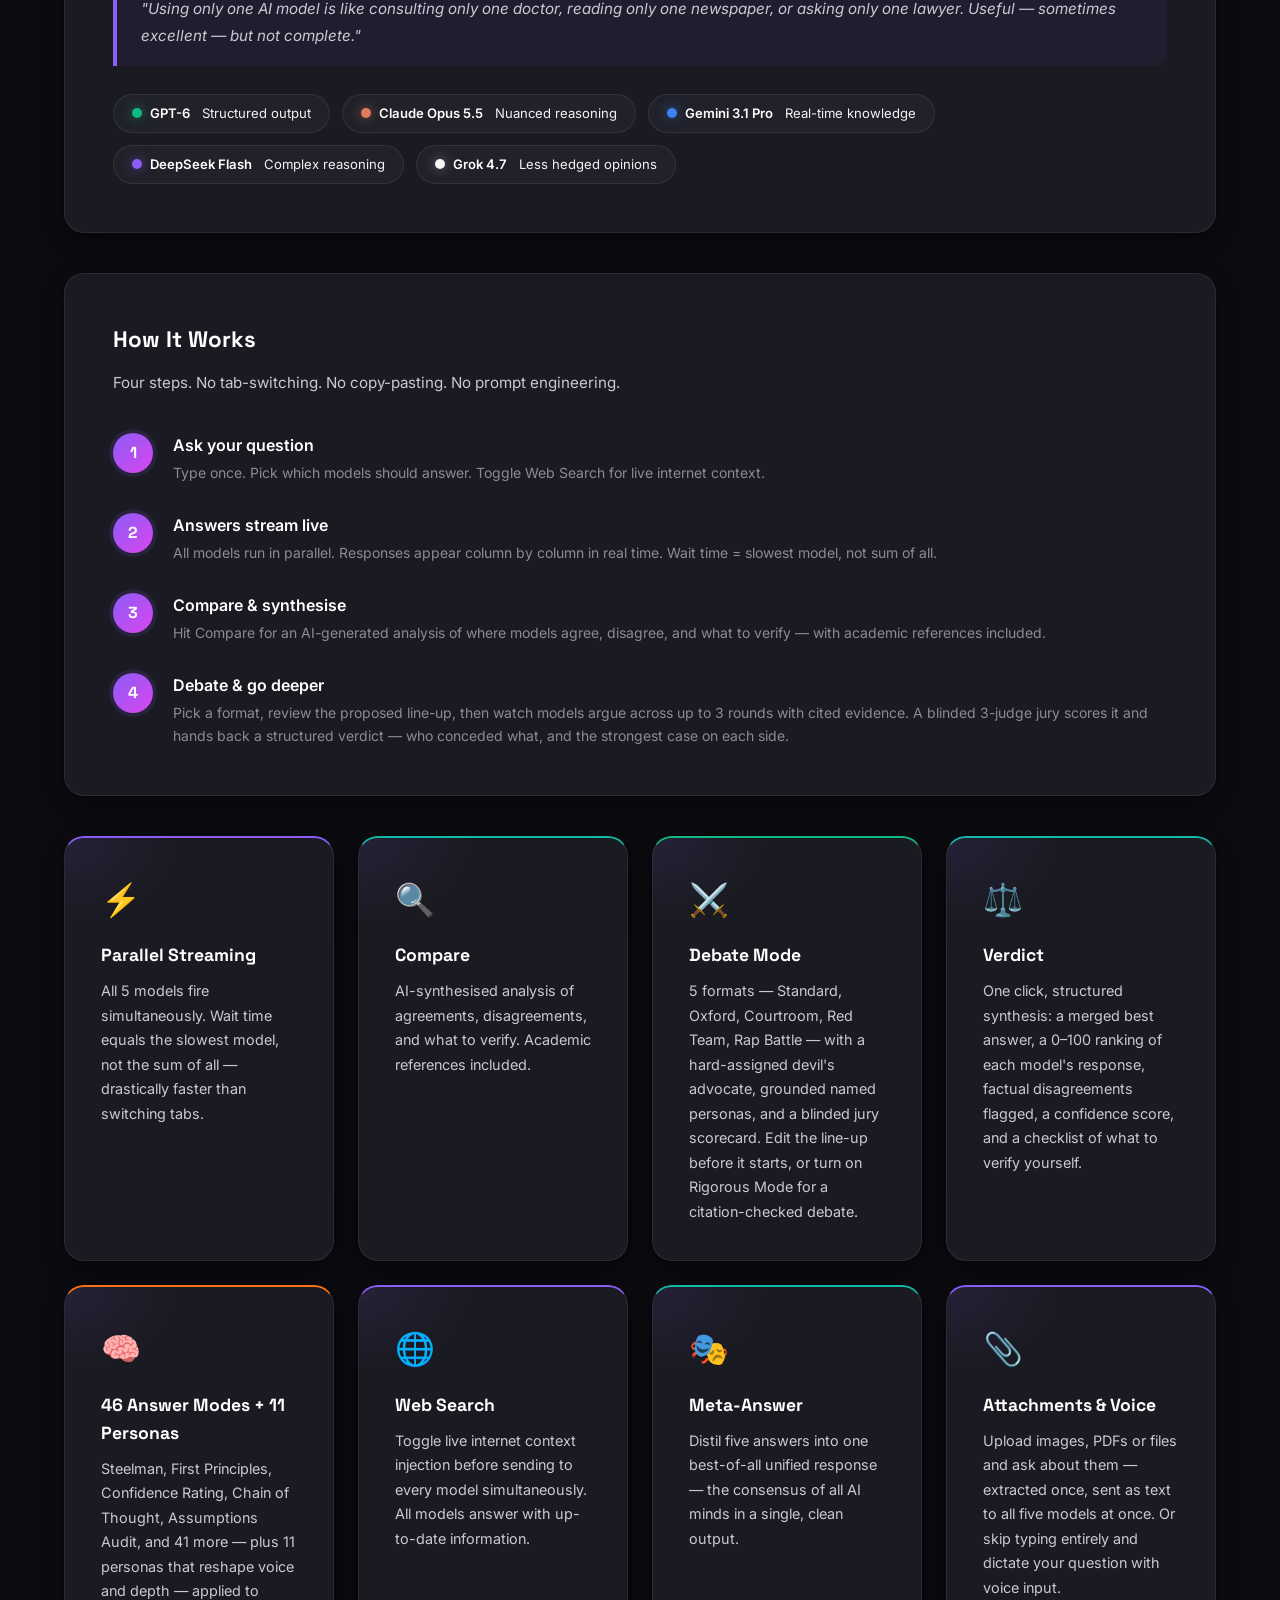
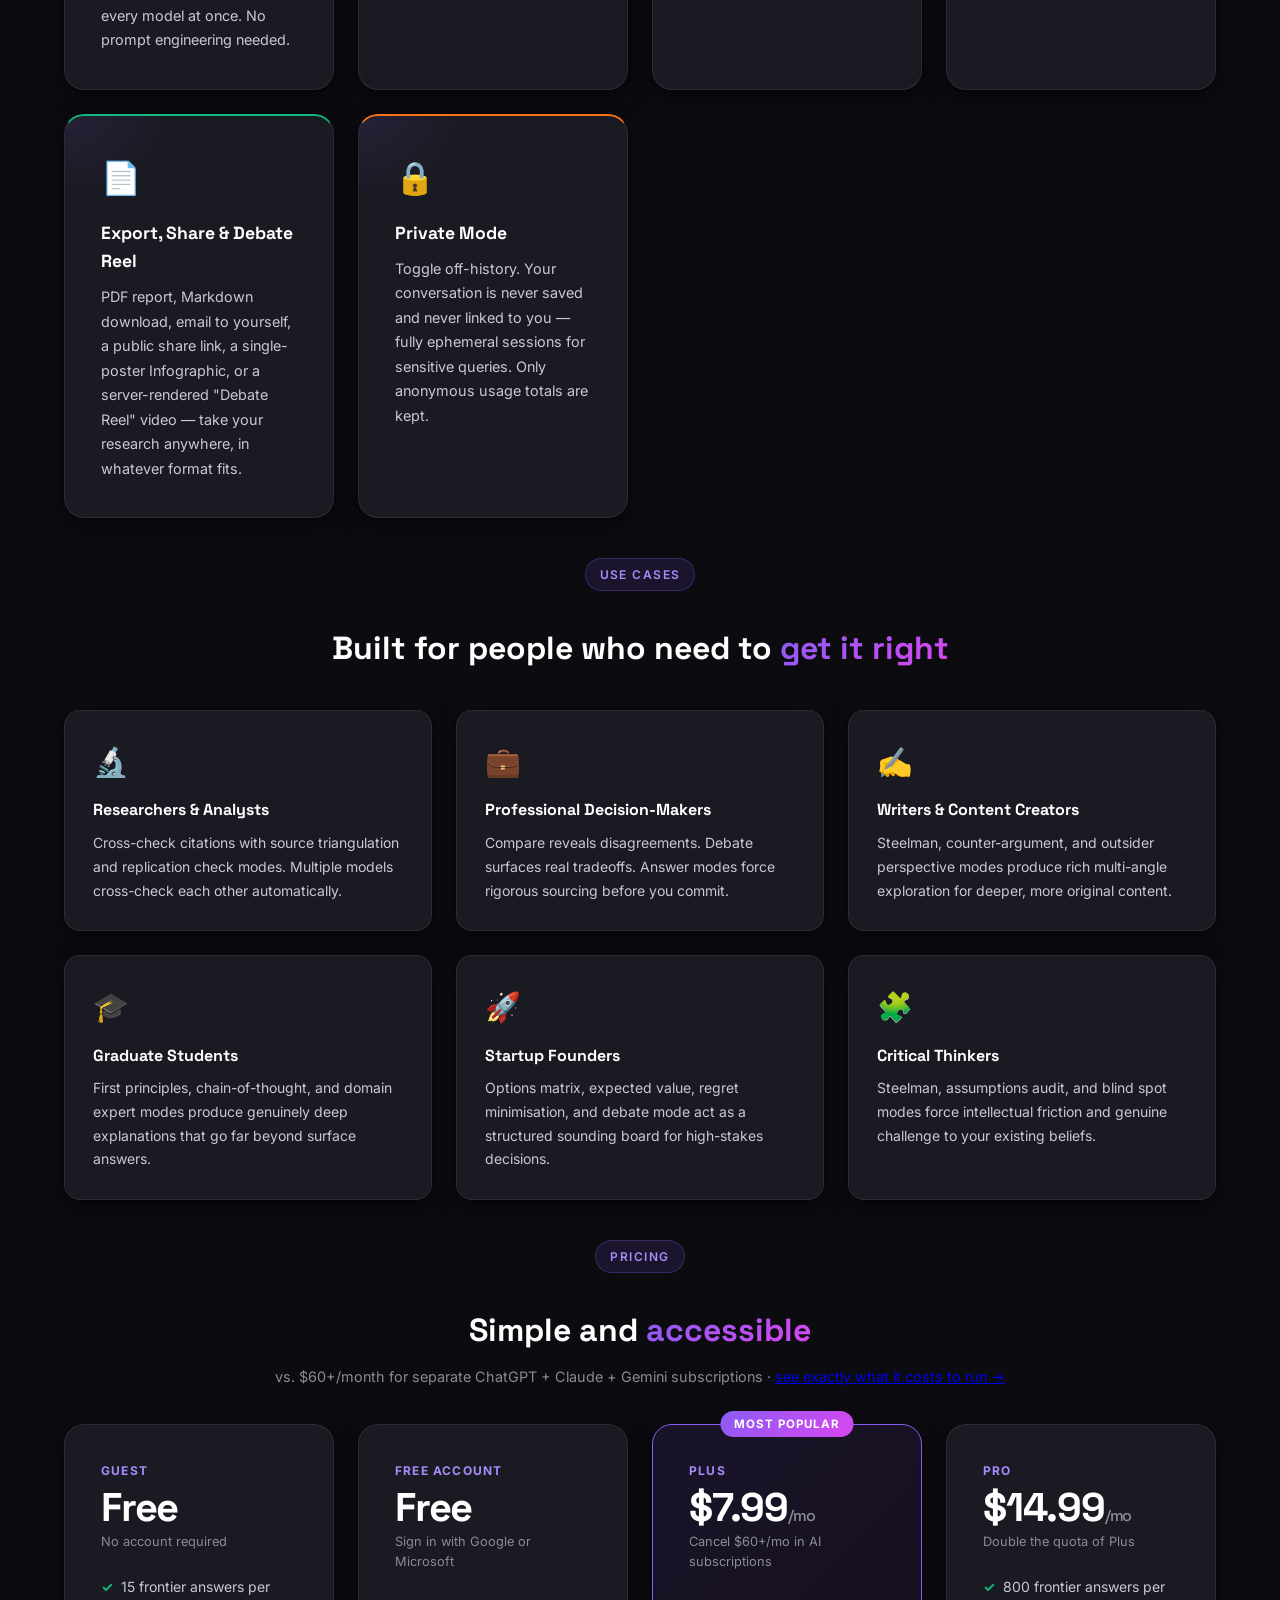
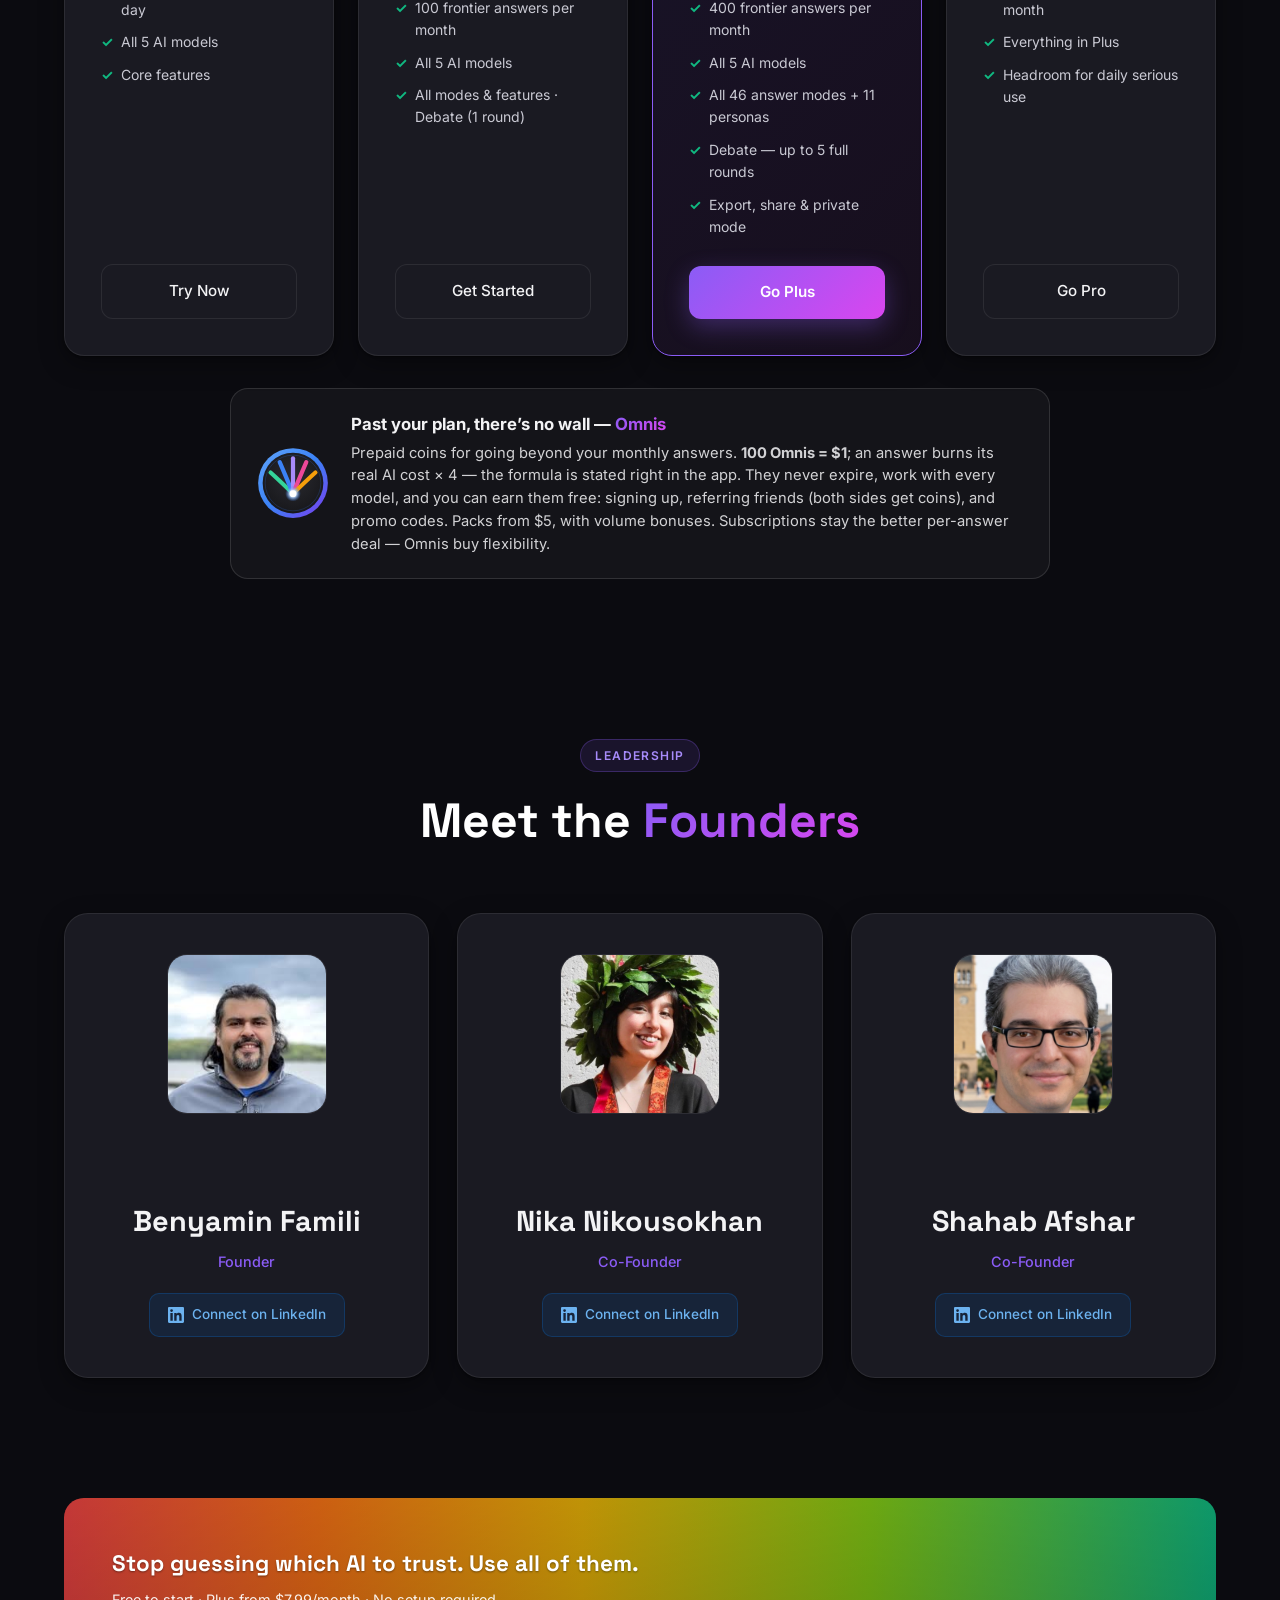
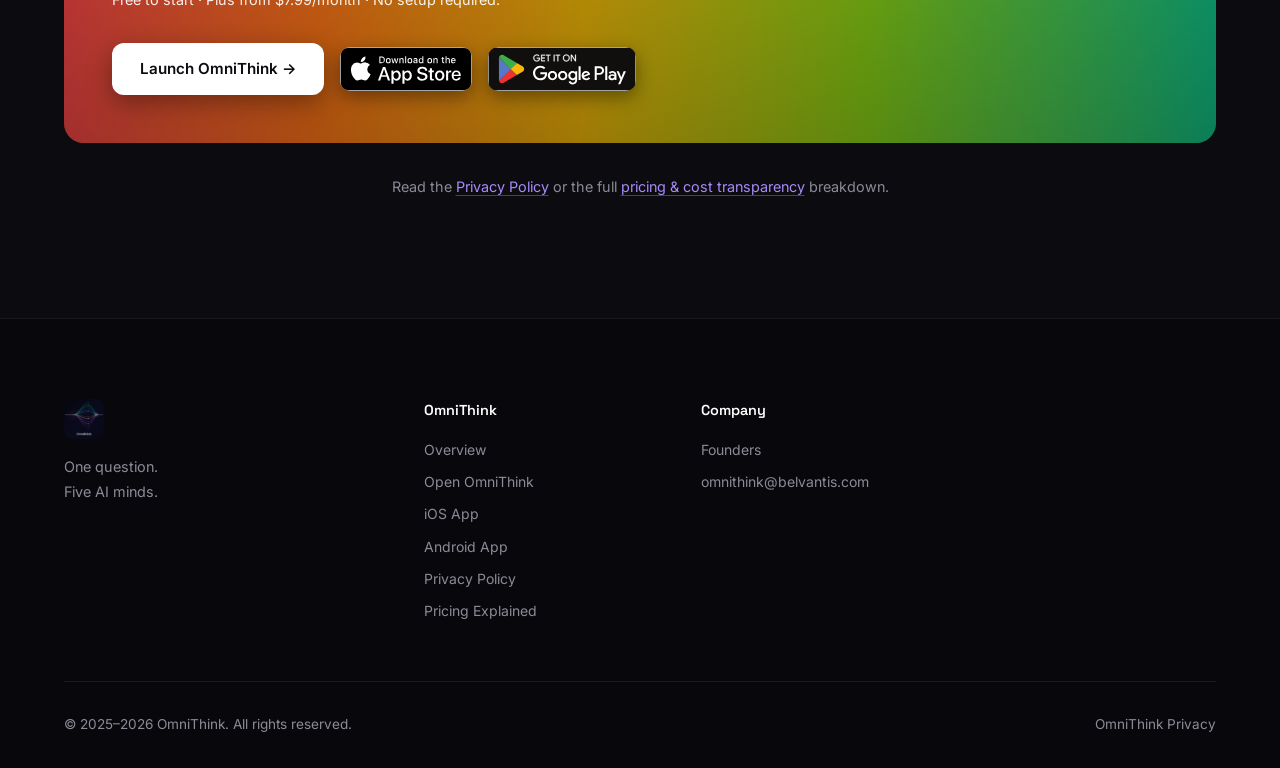
==== commit 93d83401: "Benyamin is Founder (not Co-Founder); scrub remaining Belvantis branding Copyright, JSON-LD publishe" ====
--- a/index.html
+++ b/index.html
@@ -51,8 +51,8 @@
     ],
     "publisher": {
       "@type": "Organization",
-      "name": "Belvantis",
-      "url": "https://www.belvantis.com/"
+      "name": "OmniThink",
+      "url": "https://about.omnithink.io/"
     }
   }
   </script>
@@ -380,7 +380,7 @@
             </div>
             <div class="founder-info">
               <h2 class="founder-name">Benyamin Famili</h2>
-              <p class="founder-title">Co-Founder</p>
+              <p class="founder-title">Founder</p>
               <div class="founder-links">
                 <a href="https://www.linkedin.com/in/benyaminfamili/" target="_blank" rel="noopener" class="founder-link linkedin">
                   <svg viewBox="0 0 24 24" fill="currentColor"><path d="M20.447 20.452h-3.554v-5.569c0-1.328-.027-3.037-1.852-3.037-1.853 0-2.136 1.445-2.136 2.939v5.667H9.351V9h3.414v1.561h.046c.477-.9 1.637-1.85 3.37-1.85 3.601 0 4.267 2.37 4.267 5.455v6.286zM5.337 7.433a2.062 2.062 0 01-2.063-2.065 2.064 2.064 0 112.063 2.065zm1.782 13.019H3.555V9h3.564v11.452zM22.225 0H1.771C.792 0 0 .774 0 1.729v20.542C0 23.227.792 24 1.771 24h20.451C23.2 24 24 23.227 24 22.271V1.729C24 .774 23.2 0 22.222 0h.003z"/></svg>
@@ -448,7 +448,7 @@
 
       <!-- Legal -->
       <p class="product-legal-line">
-        Read the <a href="privacy.html">Privacy Policy</a> or the full <a href="pricing.html">pricing &amp; cost transparency</a> breakdown. OmniThink is built by <a href="https://www.belvantis.com" target="_blank" rel="noopener">Belvantis</a>.
+        Read the <a href="privacy.html">Privacy Policy</a> or the full <a href="pricing.html">pricing &amp; cost transparency</a> breakdown.
       </p>
 
     </div>
@@ -477,13 +477,12 @@
           <div class="footer-col">
             <h4>Company</h4>
             <a href="#founders">Founders</a>
-            <a href="https://www.belvantis.com" target="_blank" rel="noopener">Belvantis</a>
             <a href="mailto:omnithink@belvantis.com">omnithink@belvantis.com</a>
           </div>
         </div>
       </div>
       <div class="footer-bottom">
-        <p>&copy; 2025–2026 Belvantis. All rights reserved.</p>
+        <p>&copy; 2025–2026 OmniThink. All rights reserved.</p>
         <div class="footer-legal">
           <a href="privacy.html">OmniThink Privacy</a>
         </div>
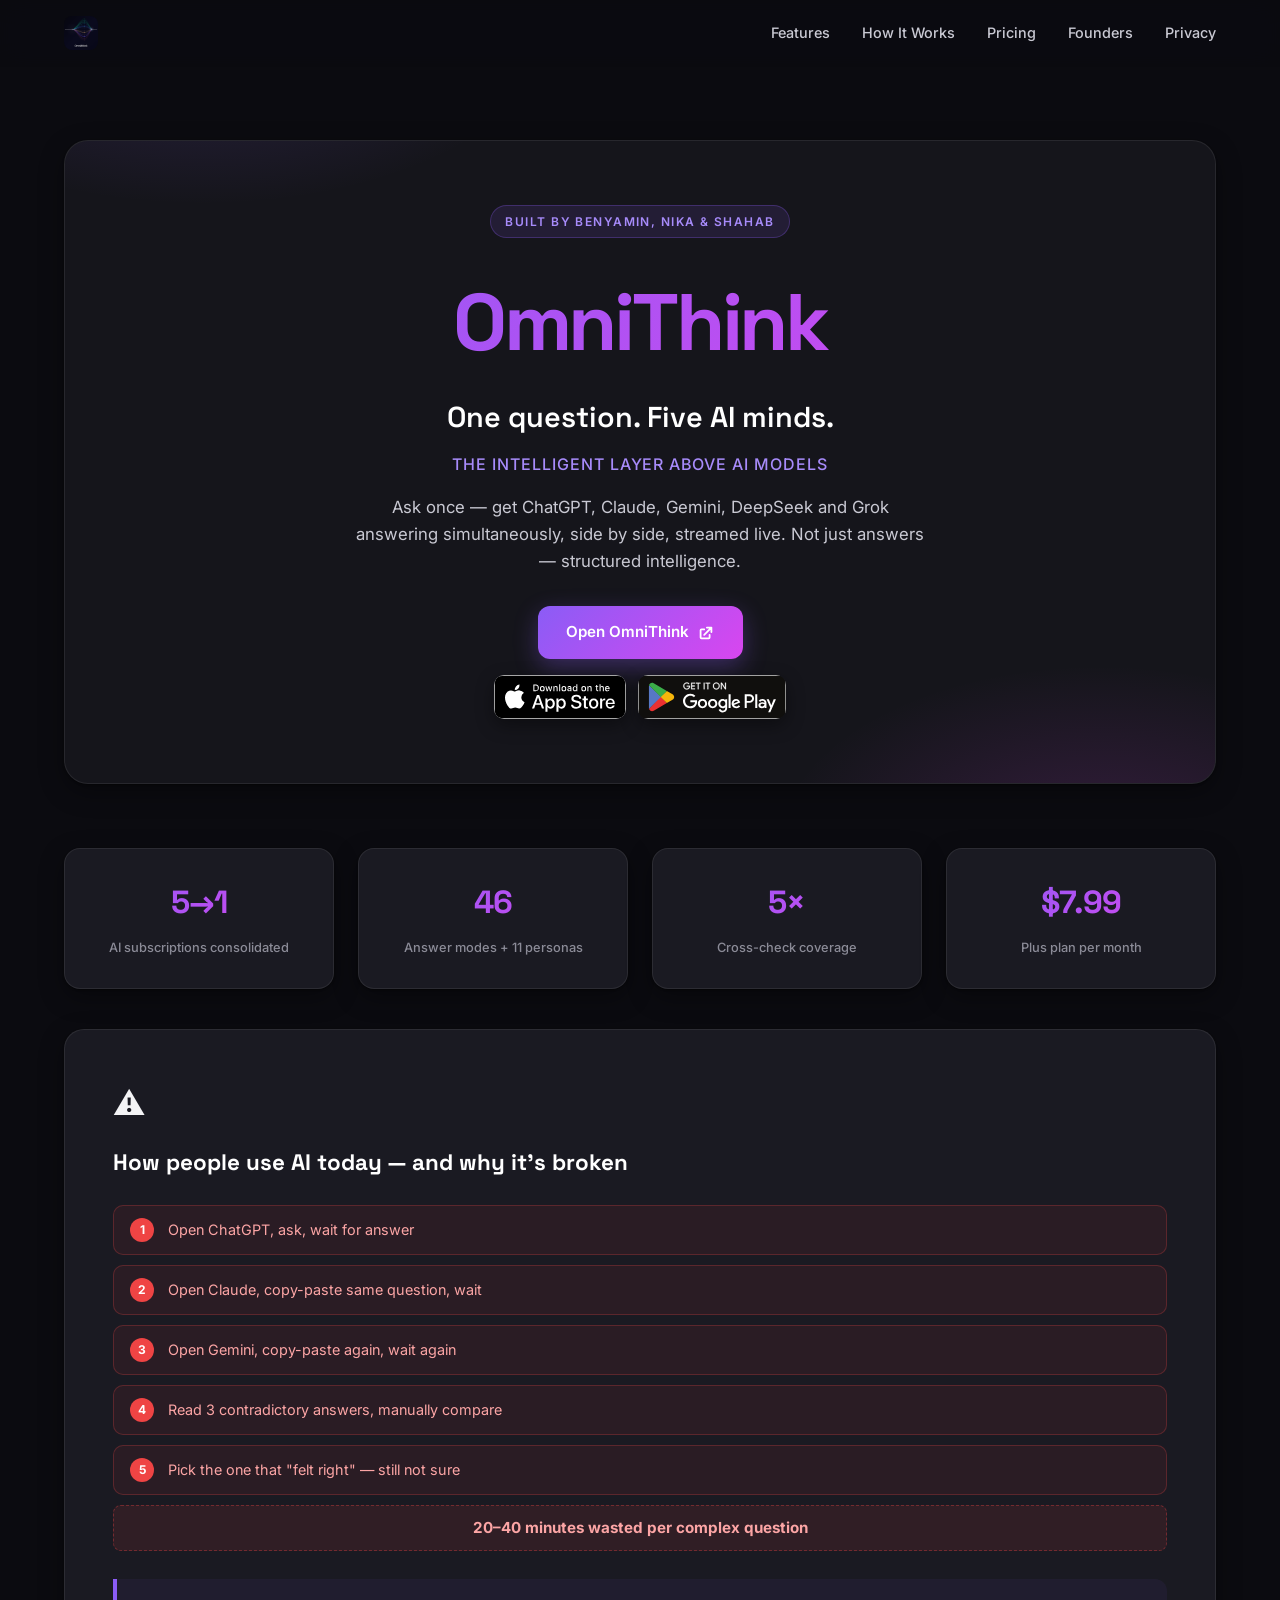
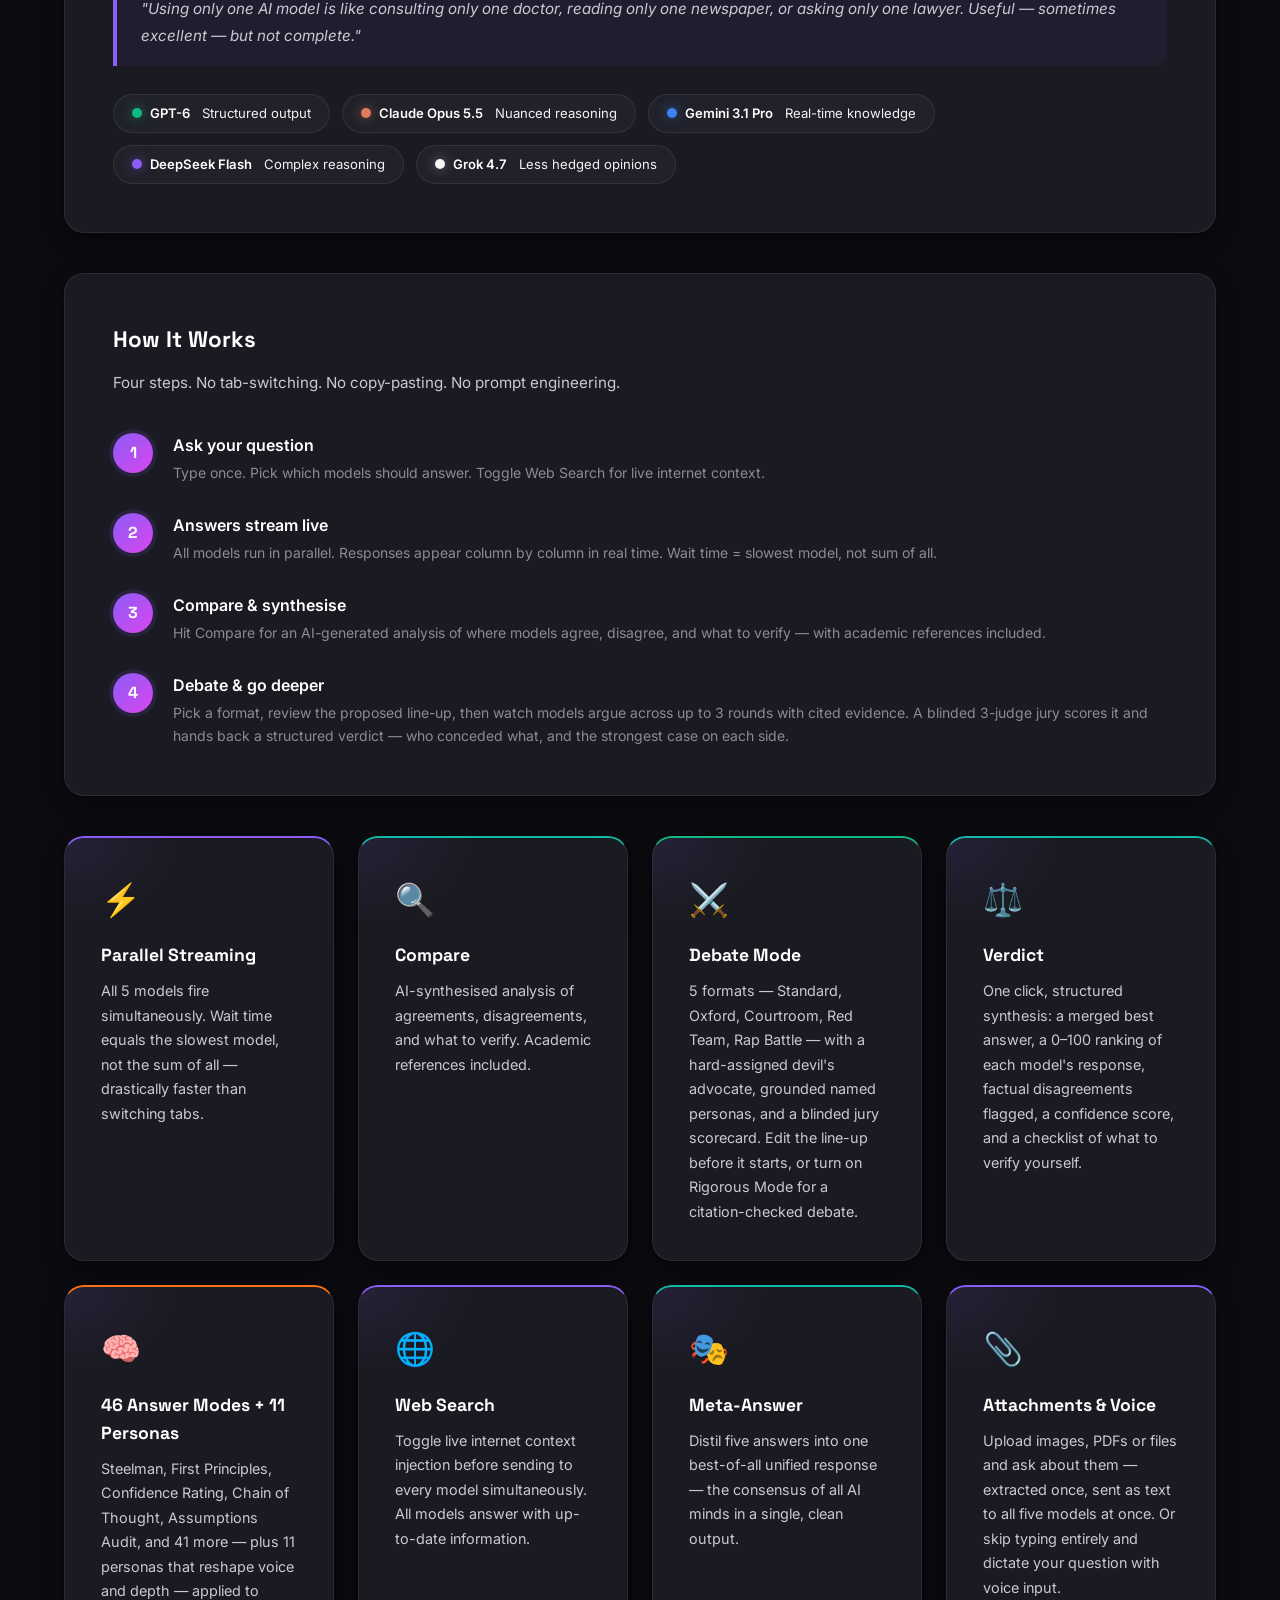
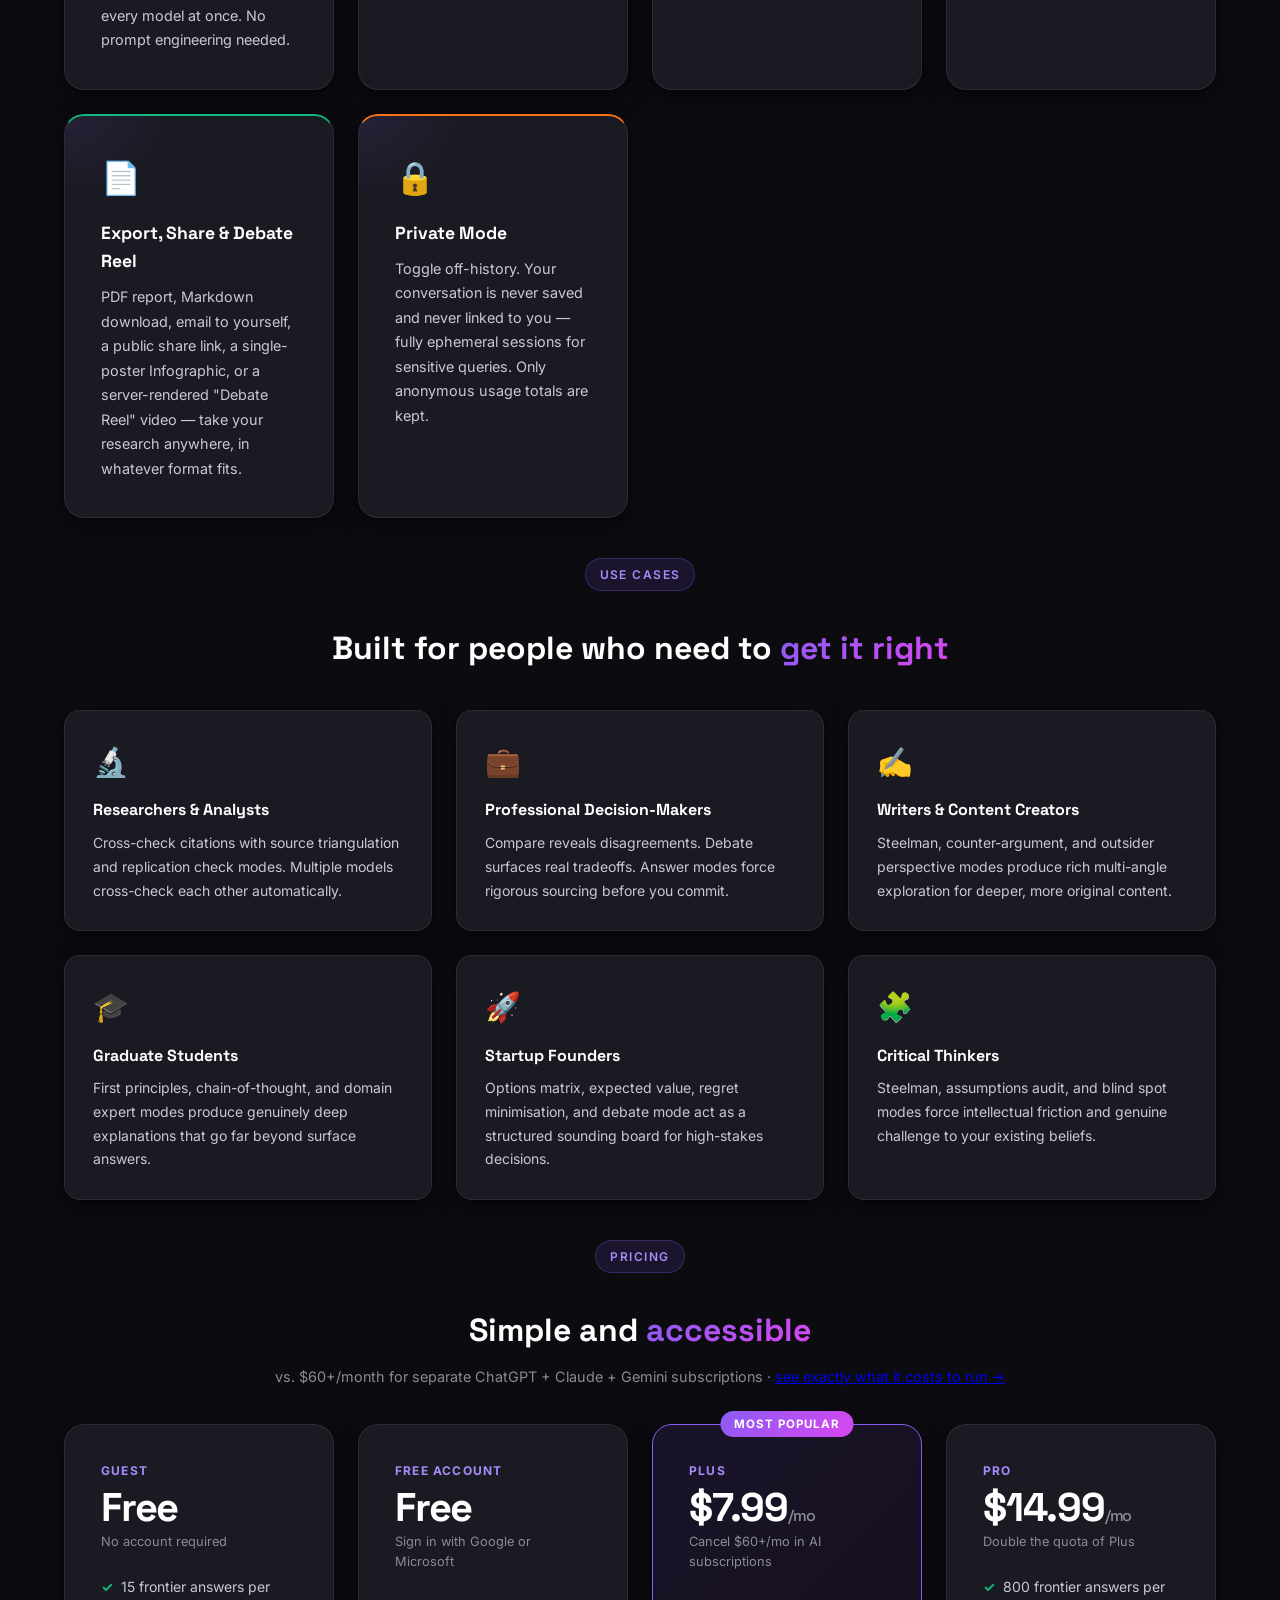
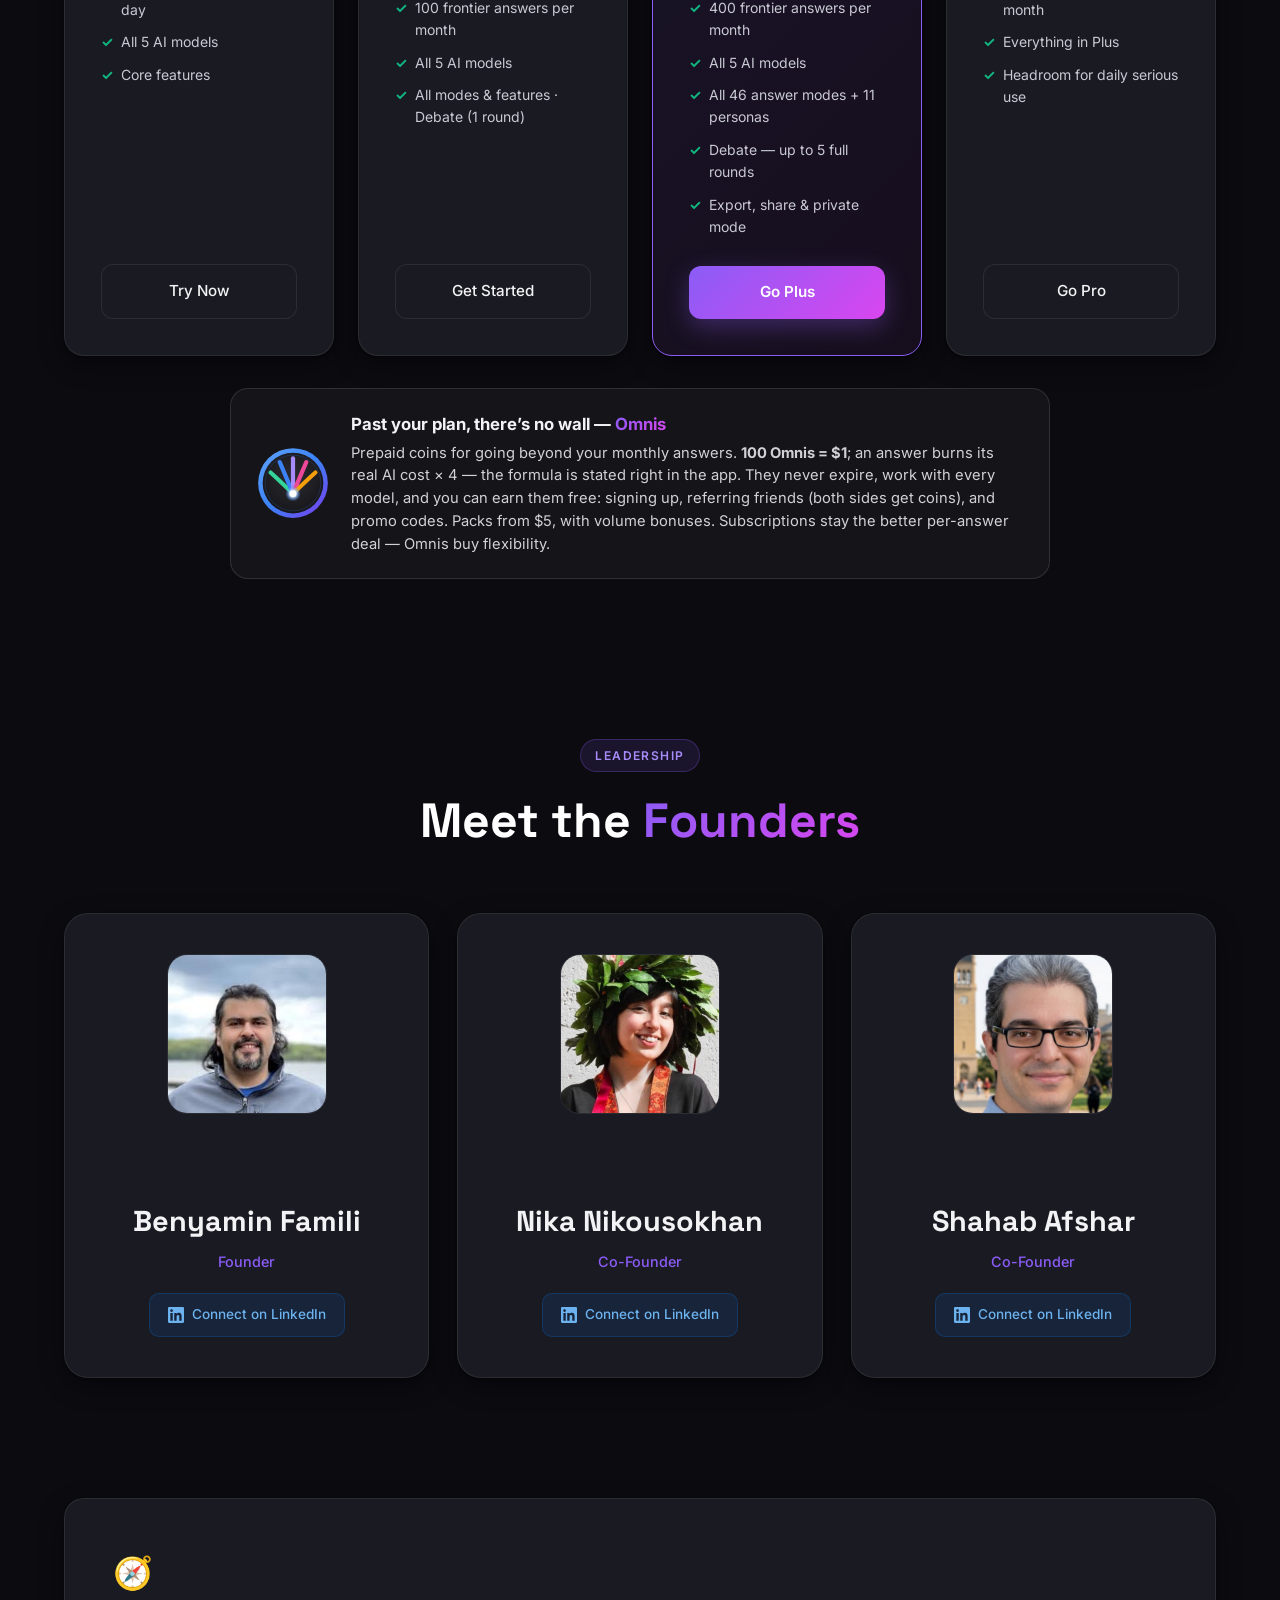
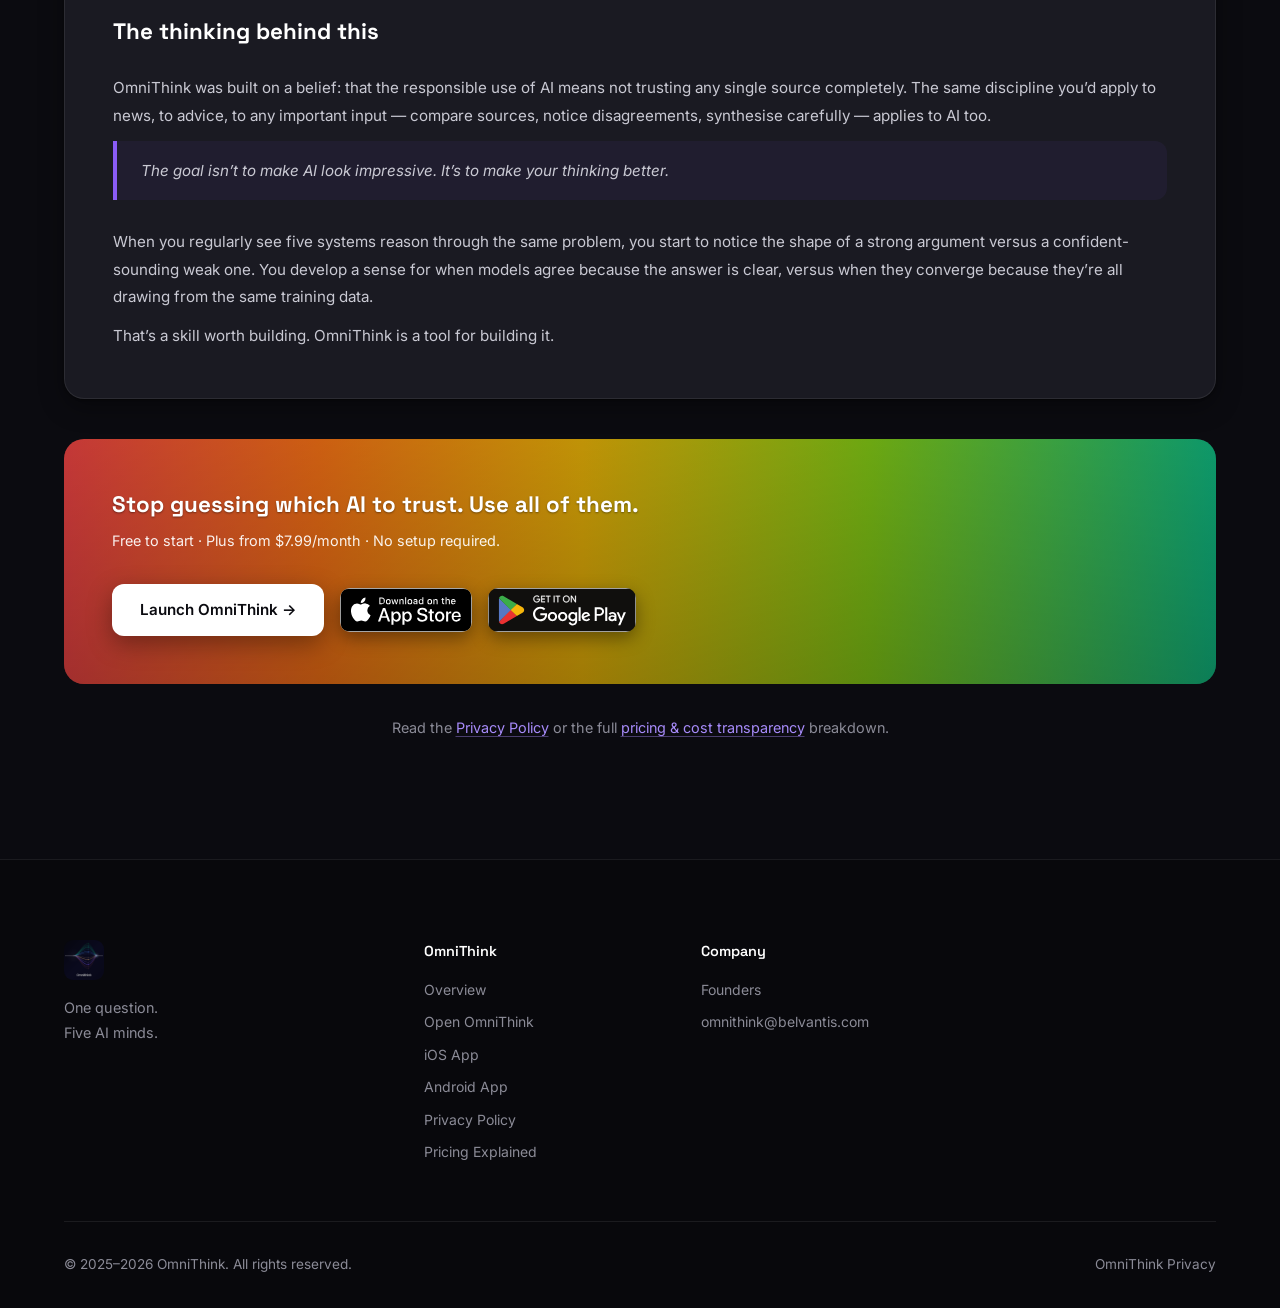
==== commit 9b4e2e99: "Add "The thinking behind this" philosophy section before the CTA Carries over the reflective "why cr" ====
--- a/index.html
+++ b/index.html
@@ -425,6 +425,28 @@
           </div>
 
         </div>
+      </div>
+
+      <!-- Philosophy -->
+      <div class="problem-block">
+        <div class="problem-icon">🧭</div>
+        <h3>The thinking behind this</h3>
+        <p>
+          OmniThink was built on a belief: that the responsible use of AI means not trusting any
+          single source completely. The same discipline you&rsquo;d apply to news, to advice, to
+          any important input &mdash; compare sources, notice disagreements, synthesise carefully
+          &mdash; applies to AI too.
+        </p>
+        <blockquote class="problem-quote">
+          The goal isn&rsquo;t to make AI look impressive. It&rsquo;s to make your thinking better.
+        </blockquote>
+        <p>
+          When you regularly see five systems reason through the same problem, you start to notice
+          the shape of a strong argument versus a confident-sounding weak one. You develop a sense
+          for when models agree because the answer is clear, versus when they converge because
+          they&rsquo;re all drawing from the same training data.
+        </p>
+        <p>That&rsquo;s a skill worth building. OmniThink is a tool for building it.</p>
       </div>
 
       <!-- CTA -->
